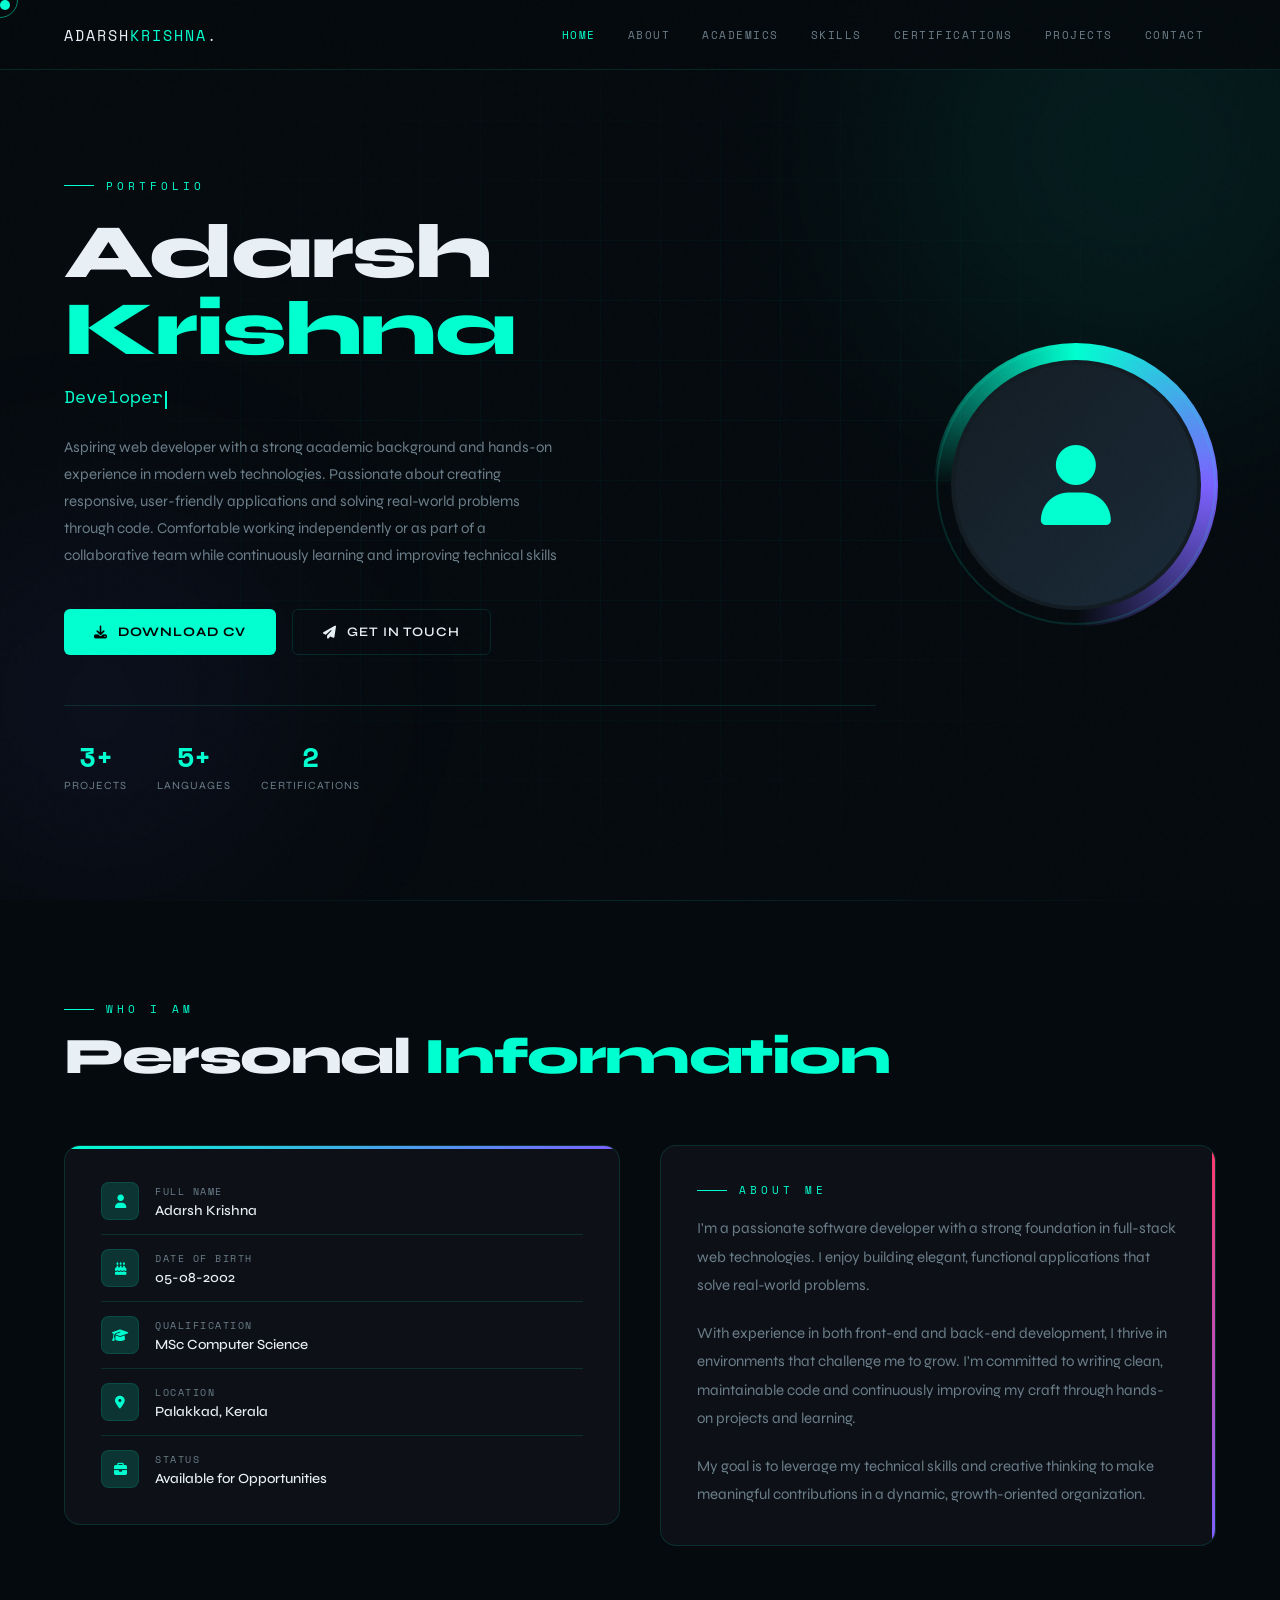
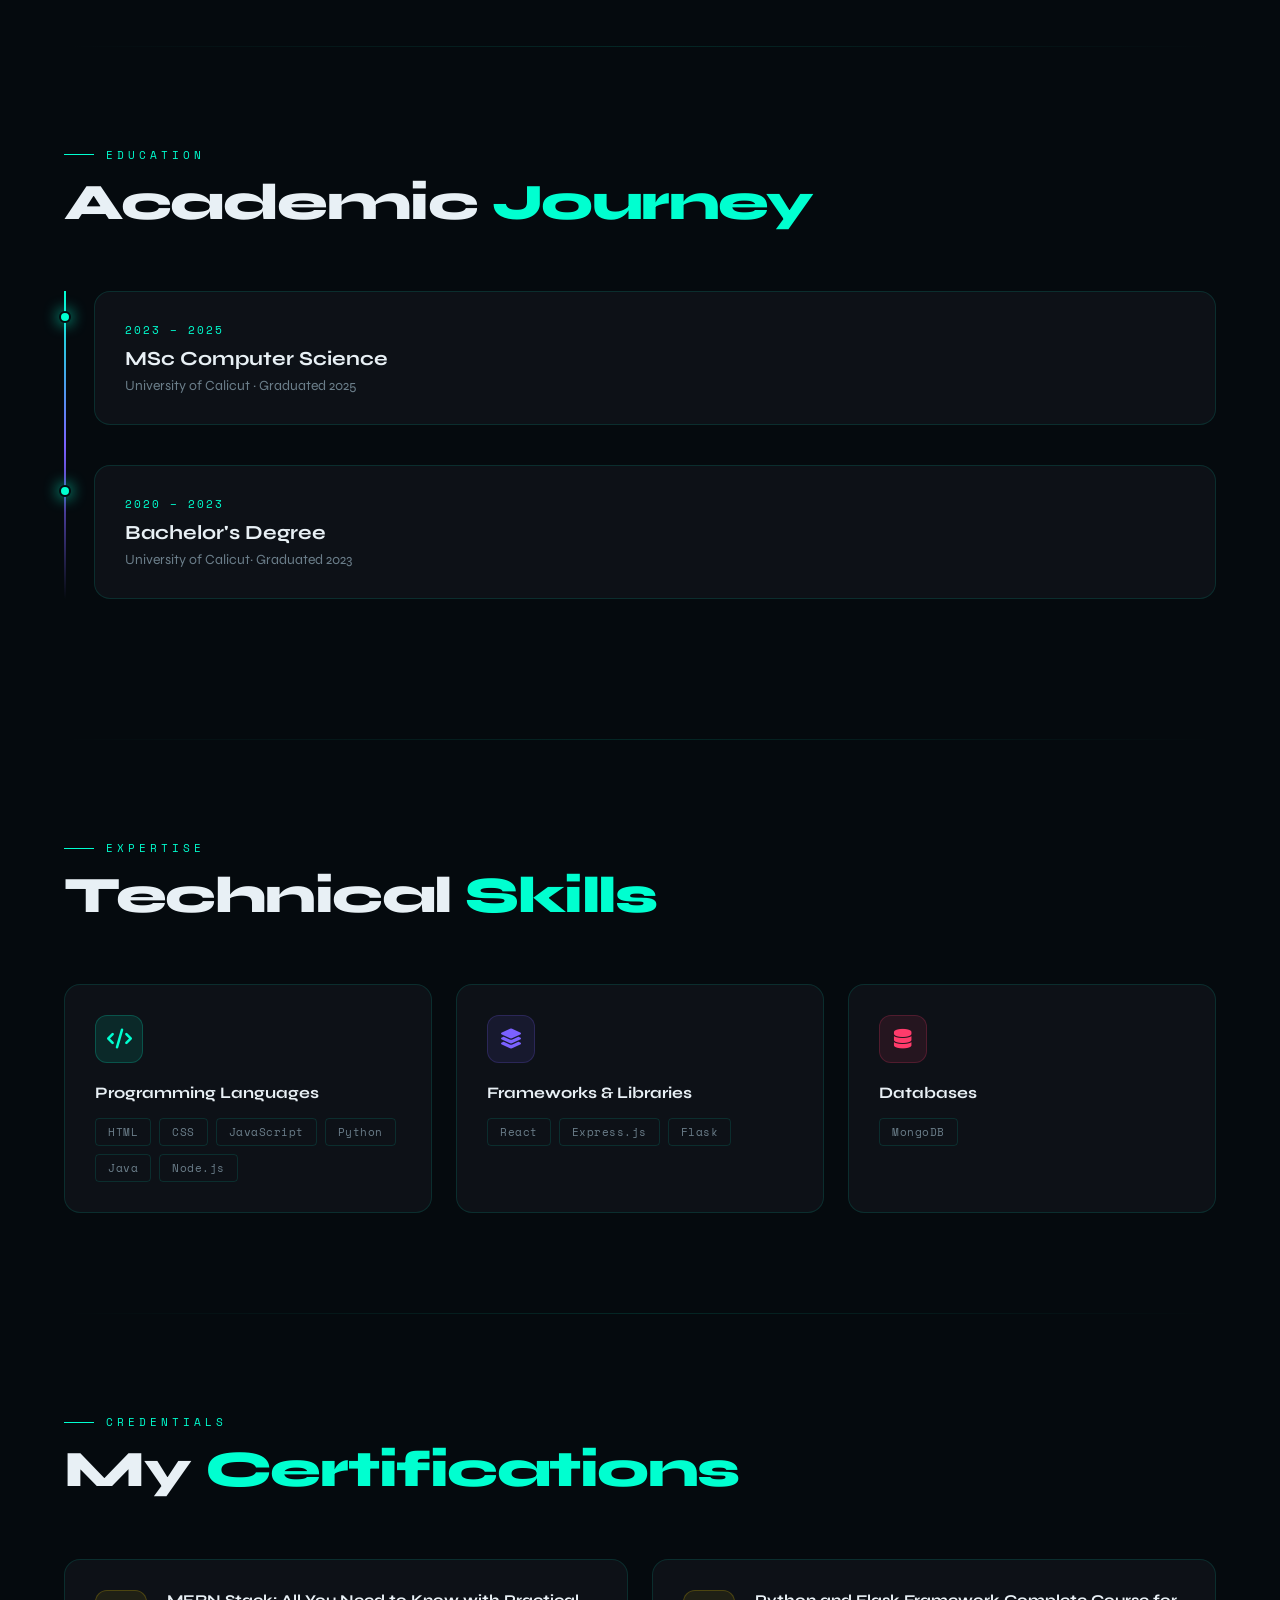
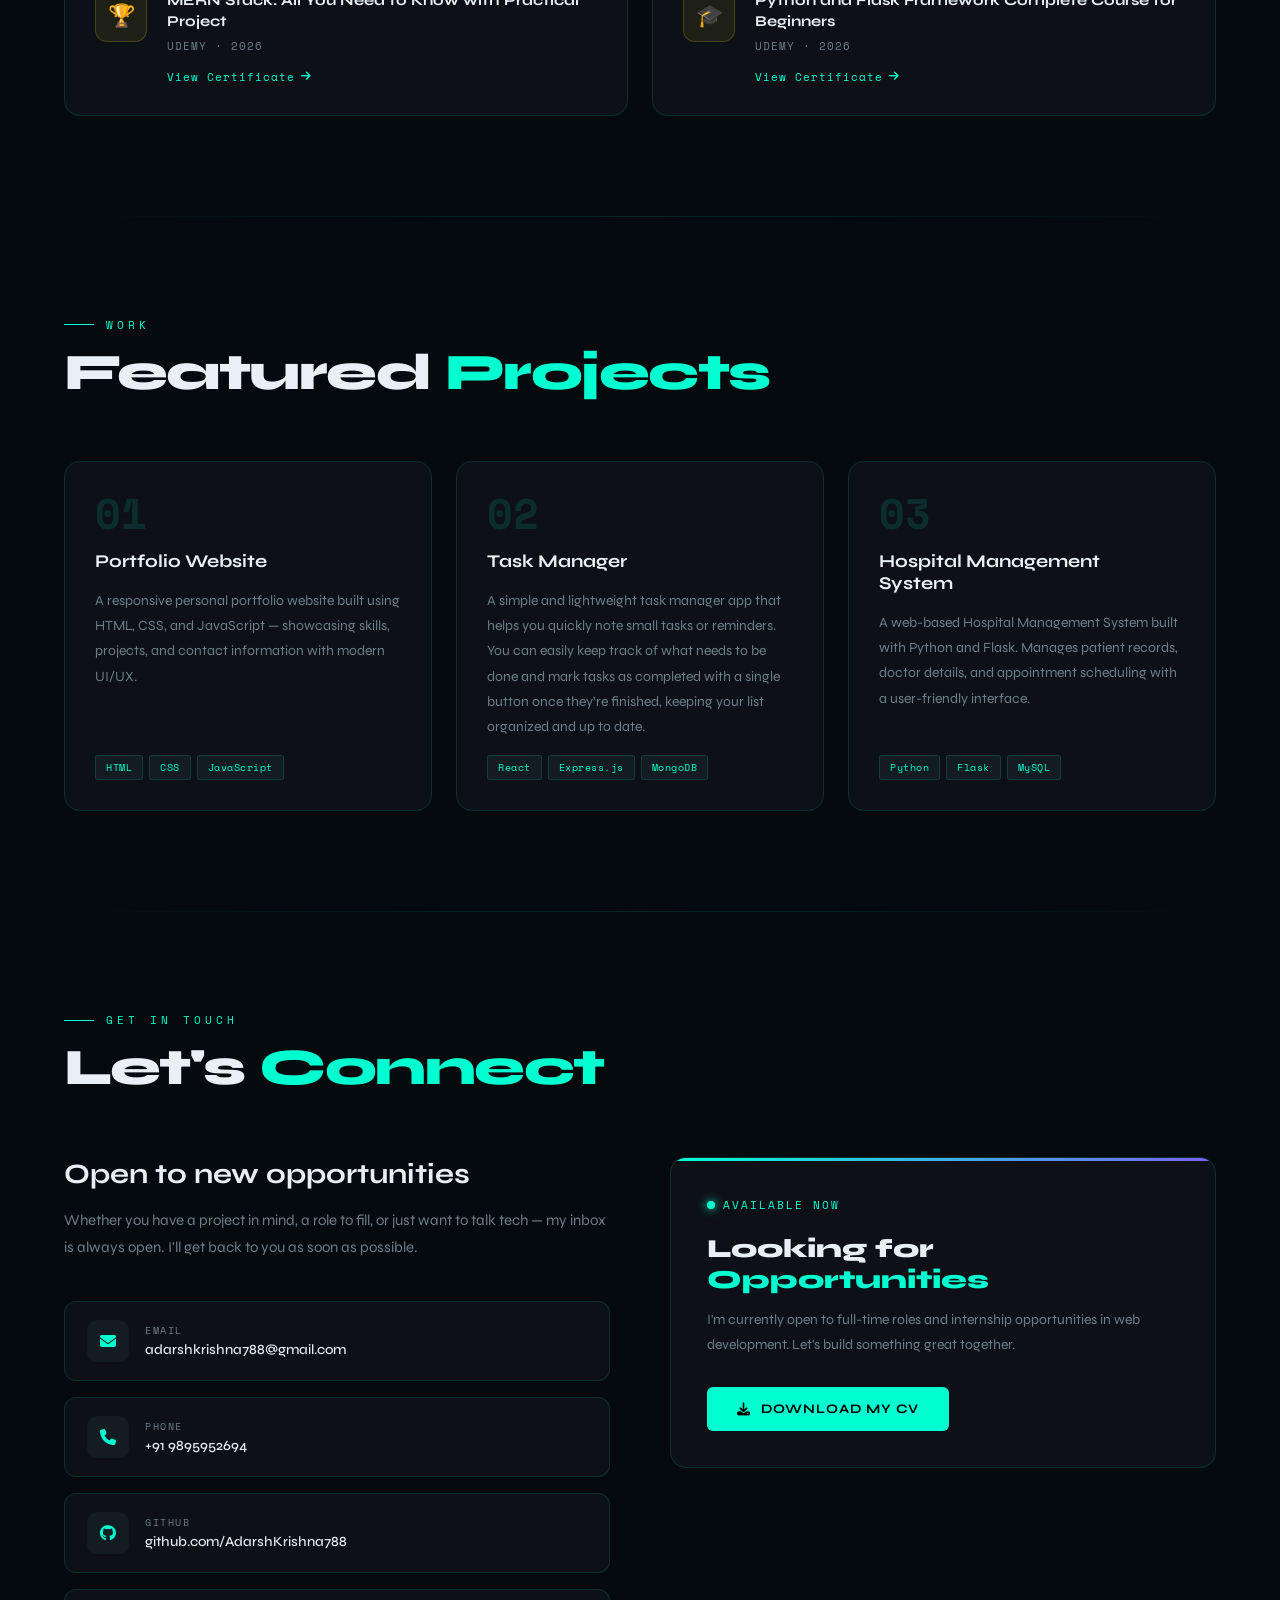
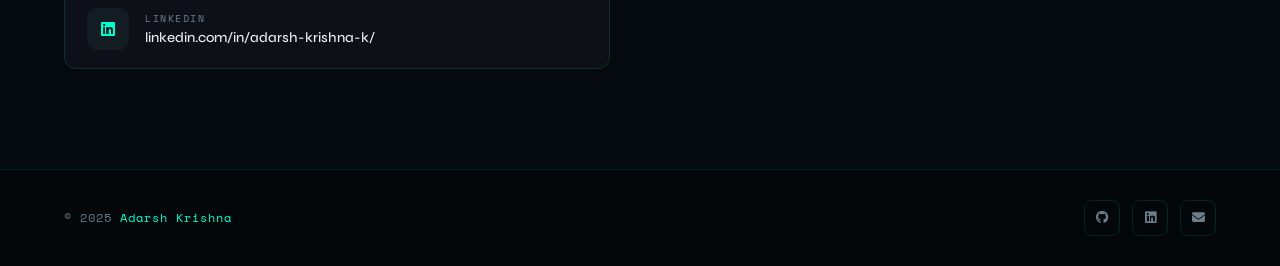
==== index.html @ e98783bc "Update index.html" ====
<!DOCTYPE html>
<html lang="en">
<head>
<meta charset="UTF-8"/>
<meta name="viewport" content="width=device-width, initial-scale=1.0"/>
<title>Adarsh Krishna </title>
<link rel="preconnect" href="https://fonts.googleapis.com">
<link rel="preconnect" href="https://fonts.gstatic.com" crossorigin>
<link href="https://fonts.googleapis.com/css2?family=Space+Mono:ital,wght@0,400;0,700;1,400&family=Syne:wght@400;500;600;700;800&display=swap" rel="stylesheet">
<link href="https://cdnjs.cloudflare.com/ajax/libs/font-awesome/6.5.0/css/all.min.css" rel="stylesheet">
<link rel="stylesheet" href="assets/CSS/style.css">
</head>
<body>

<div class="cursor" id="cursor"></div>
<div class="cursor-ring" id="cursor-ring"></div>

<!-- HEADER -->
<header>
  <div class="logo"><span>Adarsh</span>Krishna<span>.</span></div>
  <nav>
    <a href="#home">Home</a>
    <a href="#about">About</a>
    <a href="#academics">Academics</a>
    <a href="#skills">Skills</a>
    <a href="#certifications">certifications</a>
    <a href="#projects">Projects</a>
    <a href="#contact">Contact</a>
  </nav>
  <div class="hamburger" id="hamburger">
    <span></span><span></span><span></span>
  </div>
</header>

<div class="mobile-nav" id="mobile-nav">
  <a href="#home" onclick="closeMenu()">Home</a>
  <a href="#about" onclick="closeMenu()">About</a>
  <a href="#academics" onclick="closeMenu()">Academics</a>
  <a href="#skills" onclick="closeMenu()">Skills</a>
  <a href="#certifications" onclick="closeMenu()">Certifications</a>
  <a href="#projects" onclick="closeMenu()">Projects</a>
  <a href="#contact" onclick="closeMenu()">Contact</a>
</div>

<!-- HERO -->
<section id="home">
  <div class="hero-grid"></div>
  <div class="hero-orb orb1"></div>
  <div class="hero-orb orb2"></div>

  <div class="hero-inner">
    <div class="hero-content">
      <div class="hero-label">Portfolio</div>
      <h1 class="hero-name">Adarsh<br><span class="highlight">Krishna</span></h1>
      <div class="hero-role">
        <span class="typed-text" id="typed"></span><span class="cursor-blink"></span>
      </div>
      <p class="hero-bio">
        Aspiring web developer with a strong academic background and hands-on experience in modern web technologies. Passionate about creating responsive, user-friendly applications and solving real-world problems through code. Comfortable working independently or as part of a collaborative team while continuously learning and improving technical skills
      </p>
      <div class="hero-cta">
        <a href="https://drive.google.com/file/d/1wt3pyf-lfOXISml_1Qmmlzu9AWf6OiPz/view?usp=sharing" download class="btn-primary">
          <i class="fa-solid fa-download"></i> Download CV
        </a>
        <a href="#contact" class="btn-secondary">
          <i class="fa-solid fa-paper-plane"></i> Get in Touch
        </a>
      </div>
      <div class="hero-stats">
        <div class="stat">
          <div class="stat-num">3+</div>
          <div class="stat-label">Projects</div>
        </div>
        <div class="stat">
          <div class="stat-num">5+</div>
          <div class="stat-label">Languages</div>
        </div>
        <div class="stat">
          <div class="stat-num">2</div>
          <div class="stat-label">Certifications</div>
        </div>
      </div>
    </div>

    <div class="hero-photo-wrap">
      <div class="hero-photo-ring">
        <div class="hero-photo-placeholder">
          <i class="fa-solid fa-user"></i>
        </div>
      </div>
    </div>
  </div>
</section>

<div class="divider"></div>

<!-- ABOUT -->
<section id="about">
  <div class="section-label">Who I Am</div>
  <h2 class="section-title">Personal <em>Information</em></h2>

  <div class="about-grid">
    <div class="info-card reveal">
      <div class="info-row">
        <div class="info-icon"><i class="fa-solid fa-user"></i></div>
        <div>
          <div class="info-label">Full Name</div>
          <div class="info-value">Adarsh Krishna</div>
        </div>
      </div>
      <div class="info-row">
        <div class="info-icon"><i class="fa-solid fa-cake-candles"></i></div>
        <div>
          <div class="info-label">Date of Birth</div>
          <div class="info-value">05-08-2002</div>
        </div>
      </div>
      <div class="info-row">
        <div class="info-icon"><i class="fa-solid fa-graduation-cap"></i></div>
        <div>
          <div class="info-label">Qualification</div>
          <div class="info-value">MSc Computer Science</div>
        </div>
      </div>
      <div class="info-row">
        <div class="info-icon"><i class="fa-solid fa-location-dot"></i></div>
        <div>
          <div class="info-label">Location</div>
          <div class="info-value">Palakkad, Kerala</div>
        </div>
      </div>
      <div class="info-row">
        <div class="info-icon"><i class="fa-solid fa-briefcase"></i></div>
        <div>
          <div class="info-label">Status</div>
          <div class="info-value">Available for Opportunities</div>
        </div>
      </div>
    </div>

    <div class="bio-card reveal reveal-delay-1">
      <div class="section-label" style="margin-bottom:16px;">About Me</div>
      <p>
        I'm a passionate software developer with a strong foundation in full-stack web technologies.
        I enjoy building elegant, functional applications that solve real-world problems.
      </p>
      <br>
      <p>
        With experience in both front-end and back-end development, I thrive in environments that
        challenge me to grow. I'm committed to writing clean, maintainable code and continuously
        improving my craft through hands-on projects and learning.
      </p>
      <br>
      <p>
        My goal is to leverage my technical skills and creative thinking to make meaningful contributions
        in a dynamic, growth-oriented organization.
      </p>
    </div>
  </div>
</section>

<div class="divider"></div>

<!-- ACADEMICS -->
<section id="academics">
  <div class="section-label">Education</div>
  <h2 class="section-title">Academic <em>Journey</em></h2>

  <div class="timeline">
    <div class="timeline-item reveal">
      <div class="timeline-card">
        <div class="timeline-year">2023 – 2025</div>
        <div class="timeline-degree">MSc Computer Science</div>
        <div class="timeline-school">University of Calicut · Graduated 2025</div>
      </div>
    </div>

    <div class="timeline-item reveal reveal-delay-1">
      <div class="timeline-card">
        <div class="timeline-year">2020 – 2023</div>
        <div class="timeline-degree">Bachelor's Degree</div>
        <div class="timeline-school"> University of Calicut· Graduated 2023</div>
      </div>
    </div>
  </div>
</section>

<div class="divider"></div>

<!-- SKILLS -->
<section id="skills">
  <div class="section-label">Expertise</div>
  <h2 class="section-title">Technical <em>Skills</em></h2>

  <div class="skills-grid">
    <div class="skill-card reveal">
      <div class="skill-icon cyan"><i class="fa-solid fa-code"></i></div>
      <div class="skill-name">Programming Languages</div>
      <div class="tags">
        <span class="tag">HTML</span>
        <span class="tag">CSS</span>
        <span class="tag">JavaScript</span>
        <span class="tag">Python</span>
        <span class="tag">Java</span>
        <span class="tag">Node.js</span>
      </div>
    </div>

    <div class="skill-card reveal reveal-delay-1">
      <div class="skill-icon purple"><i class="fa-solid fa-layer-group"></i></div>
      <div class="skill-name">Frameworks & Libraries</div>
      <div class="tags">
        <span class="tag">React</span>
        <span class="tag">Express.js</span>
        <span class="tag">Flask</span>
      </div>
    </div>

    <div class="skill-card reveal reveal-delay-2">
      <div class="skill-icon red"><i class="fa-solid fa-database"></i></div>
      <div class="skill-name">Databases</div>
      <div class="tags">
        
        <span class="tag">MongoDB</span>
      </div>
    </div>
  </div>
</section>

<div class="divider"></div>

<!-- CERTIFICATIONS -->
<section id="certifications">
  <div class="section-label">Credentials</div>
  <h2 class="section-title">My <em>Certifications</em></h2>

  <div class="cert-grid">
    <div class="cert-card reveal">
      <div class="cert-badge">🏆</div>
      <div class="cert-body">
        <div class="cert-title">MERN Stack: All You Need to Know with Practical Project</div>
        <div class="cert-issuer">Udemy · 2026</div>
        <a href="https://www.linkedin.com/posts/adarsh-krishna-k_fullstackdevelopment-nodejs-expressjs-share-7434459998048411649-fnZp?utm_source=social_share_send&utm_medium=member_desktop_web&rcm=ACoAAD55ulYBDt4Ot4sYkNrqrvPUE3Xy-QZgLKs" target="_blank" class="cert-link">
          View Certificate <i class="fa-solid fa-arrow-right"></i>
        </a>
      </div>
    </div>

    <div class="cert-card reveal reveal-delay-1">
      <div class="cert-badge">🎓</div>
      <div class="cert-body">
        <div class="cert-title">Python and Flask Framework Complete Course for Beginners</div>
        <div class="cert-issuer">Udemy · 2026</div>
        <a href="https://www.linkedin.com/posts/adarsh-krishna-k_python-flask-webdevelopment-share-7434459085565218816-DIoN?utm_source=social_share_send&utm_medium=member_desktop_web&rcm=ACoAAD55ulYBDt4Ot4sYkNrqrvPUE3Xy-QZgLKs" target="_blank" class="cert-link">
          View Certificate <i class="fa-solid fa-arrow-right"></i>
        </a>
      </div>
    </div>
  </div>
</section>

<div class="divider"></div>

<!-- PROJECTS -->
<section id="projects">
  <div class="section-label">Work</div>
  <h2 class="section-title">Featured <em>Projects</em></h2>

  <div class="projects-grid">
    <div class="project-card reveal">
      <div class="project-num">01</div>
      <div class="project-title">
        <a href="www.google.com" target="_blank">
          Portfolio Website
          <i class="fa-solid fa-arrow-up-right-from-square"></i>
        </a>
      </div>
      <p class="project-desc">
        A responsive personal portfolio website built using HTML, CSS, and JavaScript — showcasing skills, projects, and contact information with modern UI/UX.
      </p>
      <div class="project-stack">
        <span class="stack-tag">HTML</span>
        <span class="stack-tag">CSS</span>
        <span class="stack-tag">JavaScript</span>
      </div>
    </div>

    <div class="project-card reveal reveal-delay-1">
      <div class="project-num">02</div>
      <div class="project-title">
        <a href="https://github.com/AdarshKrishna788/Task-Manager">
          Task Manager
          <i class="fa-solid fa-arrow-up-right-from-square"></i>
        </a>
      </div>
      <p class="project-desc">
       
A simple and lightweight task manager app that helps you quickly note small tasks or reminders. You can easily keep track of what needs to be done and mark tasks as completed with a single button once they’re finished, keeping your list organized and up to date. 
      </p>
      <div class="project-stack">
        <span class="stack-tag">React</span>
        <span class="stack-tag">Express.js</span>
        <span class="stack-tag">MongoDB</span>
        
      </div>
    </div>

    <div class="project-card reveal reveal-delay-2">
      <div class="project-num">03</div>
      <div class="project-title">
        <a href="https://github.com/AdarshKrishna788/hospital-appoinment">
          Hospital Management System
          <i class="fa-solid fa-arrow-up-right-from-square"></i>
        </a>
      </div>
      <p class="project-desc">
        A web-based Hospital Management System built with Python and Flask. Manages patient records, doctor details, and appointment scheduling with a user-friendly interface.
      </p>
      <div class="project-stack">
        <span class="stack-tag">Python</span>
        <span class="stack-tag">Flask</span>
        <span class="stack-tag">MySQL</span>
      </div>
    </div>
  </div>
</section>

<div class="divider"></div>

<!-- CONTACT -->
<section id="contact">
  <div class="section-label">Get In Touch</div>
  <h2 class="section-title">Let's <em>Connect</em></h2>

  <div class="contact-grid">
    <div class="contact-text">
      <h3>Open to new opportunities</h3>
      <p>
        Whether you have a project in mind, a role to fill, or just want to talk tech —
        my inbox is always open. I'll get back to you as soon as possible.
      </p>

      <div class="contact-links">
        <a href="mailto:adarshkrishna788@gmail.com" class="contact-link-item reveal">
          <div class="contact-link-icon"><i class="fa-solid fa-envelope"></i></div>
          <div>
            <div class="contact-link-label">Email</div>
            <div class="contact-link-value">adarshkrishna788@gmail.com</div>
          </div>
        </a>

        <a href="tel:+919895952694" class="contact-link-item reveal reveal-delay-1">
          <div class="contact-link-icon"><i class="fa-solid fa-phone"></i></div>
          <div>
            <div class="contact-link-label">Phone</div>
            <div class="contact-link-value">+91 9895952694</div>
          </div>
        </a>

        <a href="https://github.com/AdarshKrishna788" target="_blank" class="contact-link-item reveal reveal-delay-2">
          <div class="contact-link-icon"><i class="fa-brands fa-github"></i></div>
          <div>
            <div class="contact-link-label">GitHub</div>
            <div class="contact-link-value">github.com/AdarshKrishna788</div>
          </div>
        </a>

        <a href="https://www.linkedin.com/in/adarsh-krishna-k/" target="_blank" class="contact-link-item reveal reveal-delay-3">
          <div class="contact-link-icon"><i class="fa-brands fa-linkedin"></i></div>
          <div>
            <div class="contact-link-label">LinkedIn</div>
            <div class="contact-link-value">linkedin.com/in/adarsh-krishna-k/</div>
          </div>
        </a>
      </div>
    </div>

    <div class="availability-card reveal reveal-delay-1">
      <div class="avail-dot">Available Now</div>
      <div class="avail-title">Looking for<br><em>Opportunities</em></div>
      <p class="avail-text">
        I'm currently open to full-time roles and internship opportunities in web development.
        Let's build something great together.
      </p>
      <a href="https://drive.google.com/file/d/1wt3pyf-lfOXISml_1Qmmlzu9AWf6OiPz/view?usp=sharing" download class="btn-primary" style="width:fit-content">
        <i class="fa-solid fa-download"></i> Download My CV
      </a>
    </div>
  </div>
</section>

<!-- FOOTER -->
<footer>
  <div class="footer-text">© 2025 <span>Adarsh Krishna</span></div>
  <div class="footer-socials">
    <a href="https://github.com/AdarshKrishna788" target="_blank" class="footer-social"><i class="fa-brands fa-github"></i></a>
    <a href="https://www.linkedin.com/in/adarsh-krishna-k/" target="_blank" class="footer-social"><i class="fa-brands fa-linkedin"></i></a>
    <a href="mailto:adarshkrishna@gmail.com" class="footer-social"><i class="fa-solid fa-envelope"></i></a>
  </div>
</footer>

<script src="assets/JS/main.js"></script>
</body>
</html>
---- assets/CSS/style.css ----
:root {
  --bg: #050a0e;
  --surface: #0d1117;
  --surface2: #131c23;
  --accent: #00ffd0;
  --accent2: #ff3b6b;
  --accent3: #7b61ff;
  --text: #e8f0f5;
  --muted: #6b7e8a;
  --border: rgba(0,255,208,0.12);
  --glow: rgba(0,255,208,0.15);
}

*, *::before, *::after { margin:0; padding:0; box-sizing:border-box; }

html { scroll-behavior: smooth; }

body {
  background: var(--bg);
  color: var(--text);
  font-family: 'Syne', sans-serif;
  overflow-x: hidden;
  cursor: none;
}

/* CUSTOM CURSOR */
.cursor {
  width: 10px; height: 10px;
  background: var(--accent);
  border-radius: 50%;
  position: fixed;
  top: 0; left: 0;
  pointer-events: none;
  z-index: 99999;
  transition: transform 0.1s ease;
  mix-blend-mode: screen;
}
.cursor-ring {
  width: 36px; height: 36px;
  border: 1.5px solid rgba(0,255,208,0.5);
  border-radius: 50%;
  position: fixed;
  top: 0; left: 0;
  pointer-events: none;
  z-index: 99998;
  transition: all 0.12s ease;
  mix-blend-mode: screen;
}

/* NOISE OVERLAY */
body::before {
  content: '';
  position: fixed;
  inset: 0;
  background-image: url("data:image/svg+xml,%3Csvg viewBox='0 0 256 256' xmlns='http://www.w3.org/2000/svg'%3E%3Cfilter id='noise'%3E%3CfeTurbulence type='fractalNoise' baseFrequency='0.9' numOctaves='4' stitchTiles='stitch'/%3E%3C/filter%3E%3Crect width='100%25' height='100%25' filter='url(%23noise)' opacity='0.04'/%3E%3C/svg%3E");
  pointer-events: none;
  z-index: 9998;
  opacity: 0.4;
}

/* SCROLLBAR */
::-webkit-scrollbar { width: 4px; }
::-webkit-scrollbar-track { background: var(--bg); }
::-webkit-scrollbar-thumb { background: var(--accent); border-radius: 2px; }

/* ── HEADER ── */
header {
  position: fixed;
  top: 0; width: 100%;
  z-index: 1000;
  padding: 0 5%;
  height: 70px;
  display: flex;
  align-items: center;
  justify-content: space-between;
  background: rgba(5,10,14,0.85);
  backdrop-filter: blur(20px);
  border-bottom: 1px solid var(--border);
}

.logo {
  font-family: 'Space Mono', monospace;
  font-size: 15px;
  color: var(--accent);
  letter-spacing: 2px;
  text-transform: uppercase;
}

.logo span {
  color: var(--text);
}

nav { display: flex; gap: 8px; align-items: center; }

nav a {
  font-family: 'Space Mono', monospace;
  font-size: 11px;
  letter-spacing: 1.5px;
  text-transform: uppercase;
  color: var(--muted);
  text-decoration: none;
  padding: 6px 12px;
  border-radius: 4px;
  transition: all 0.3s;
  position: relative;
}

nav a:hover {
  color: var(--accent);
  background: var(--glow);
}

.hamburger {
  display: none;
  flex-direction: column;
  gap: 5px;
  cursor: pointer;
  padding: 5px;
}
.hamburger span {
  display: block;
  width: 22px; height: 2px;
  background: var(--text);
  transition: all 0.3s;
  border-radius: 2px;
}
.hamburger.open span:nth-child(1) { transform: translateY(7px) rotate(45deg); }
.hamburger.open span:nth-child(2) { opacity: 0; }
.hamburger.open span:nth-child(3) { transform: translateY(-7px) rotate(-45deg); }

.mobile-nav {
  display: none;
  position: fixed;
  top: 70px; left: 0; right: 0;
  background: rgba(5,10,14,0.97);
  backdrop-filter: blur(30px);
  border-bottom: 1px solid var(--border);
  flex-direction: column;
  padding: 20px 5%;
  gap: 5px;
  z-index: 999;
}
.mobile-nav.open { display: flex; }
.mobile-nav a {
  font-family: 'Space Mono', monospace;
  font-size: 13px;
  letter-spacing: 2px;
  text-transform: uppercase;
  color: var(--muted);
  text-decoration: none;
  padding: 12px 15px;
  border-radius: 6px;
  transition: all 0.3s;
  border: 1px solid transparent;
}
.mobile-nav a:hover {
  color: var(--accent);
  border-color: var(--border);
  background: var(--glow);
}

/* ── HERO ── */
#home {
  min-height: 100vh;
  display: flex;
  align-items: center;
  padding: 0 5%;
  padding-top: 70px;
  position: relative;
  overflow: hidden;
}

.hero-grid {
  position: absolute;
  inset: 0;
  background-image:
    linear-gradient(rgba(0,255,208,0.03) 1px, transparent 1px),
    linear-gradient(90deg, rgba(0,255,208,0.03) 1px, transparent 1px);
  background-size: 60px 60px;
  mask-image: radial-gradient(ellipse at 50% 50%, black 30%, transparent 80%);
}

.hero-orb {
  position: absolute;
  border-radius: 50%;
  filter: blur(120px);
  pointer-events: none;
}
.orb1 {
  width: 500px; height: 500px;
  background: rgba(0,255,208,0.08);
  top: -100px; right: -100px;
  animation: drift 8s ease-in-out infinite;
}
.orb2 {
  width: 300px; height: 300px;
  background: rgba(123,97,255,0.1);
  bottom: 50px; left: -50px;
  animation: drift 10s ease-in-out infinite reverse;
}

@keyframes drift {
  0%,100% { transform: translate(0,0) scale(1); }
  33% { transform: translate(30px,-20px) scale(1.05); }
  66% { transform: translate(-20px,15px) scale(0.95); }
}

.hero-inner {
  display: flex;
  align-items: center;
  justify-content: space-between;
  gap: 60px;
  width: 100%;
  max-width: 1200px;
  margin: 0 auto;
  position: relative;
  z-index: 2;
}

.hero-content { flex: 1; }

.hero-label {
  font-family: 'Space Mono', monospace;
  font-size: 11px;
  letter-spacing: 4px;
  text-transform: uppercase;
  color: var(--accent);
  margin-bottom: 20px;
  display: flex;
  align-items: center;
  gap: 12px;
}
.hero-label::before {
  content: '';
  width: 30px; height: 1px;
  background: var(--accent);
}

.hero-name {
  font-size: clamp(42px, 6vw, 82px);
  font-weight: 800;
  line-height: 1.0;
  letter-spacing: -2px;
  margin-bottom: 16px;
}

.hero-name .highlight {
  color: var(--accent);
  position: relative;
}

.hero-role {
  font-family: 'Space Mono', monospace;
  font-size: clamp(14px, 2vw, 18px);
  color: var(--muted);
  margin-bottom: 25px;
  min-height: 26px;
}

.typed-text { color: var(--accent); }
.cursor-blink {
  display: inline-block;
  width: 2px; height: 1em;
  background: var(--accent);
  margin-left: 2px;
  vertical-align: text-bottom;
  animation: blink 1s step-end infinite;
}
@keyframes blink { 0%,100% { opacity: 1; } 50% { opacity: 0; } }

.hero-bio {
  max-width: 500px;
  color: var(--muted);
  font-size: 15px;
  line-height: 1.8;
  margin-bottom: 40px;
}

.hero-cta {
  display: flex;
  gap: 16px;
  flex-wrap: wrap;
}

.btn-primary {
  display: inline-flex;
  align-items: center;
  gap: 10px;
  padding: 14px 30px;
  background: var(--accent);
  color: #000;
  border-radius: 6px;
  font-weight: 700;
  font-size: 13px;
  letter-spacing: 1px;
  text-decoration: none;
  text-transform: uppercase;
  transition: all 0.3s;
  position: relative;
  overflow: hidden;
}
.btn-primary::after {
  content: '';
  position: absolute;
  inset: 0;
  background: rgba(255,255,255,0.2);
  transform: scaleX(0);
  transform-origin: left;
  transition: transform 0.3s ease;
}
.btn-primary:hover::after { transform: scaleX(1); }
.btn-primary:hover { transform: translateY(-2px); box-shadow: 0 15px 40px rgba(0,255,208,0.35); }

.btn-secondary {
  display: inline-flex;
  align-items: center;
  gap: 10px;
  padding: 14px 30px;
  border: 1px solid var(--border);
  color: var(--text);
  border-radius: 6px;
  font-weight: 600;
  font-size: 13px;
  letter-spacing: 1px;
  text-decoration: none;
  text-transform: uppercase;
  transition: all 0.3s;
  background: transparent;
}
.btn-secondary:hover {
  border-color: var(--accent);
  color: var(--accent);
  background: var(--glow);
  transform: translateY(-2px);
}

/* HERO PHOTO */
.hero-photo-wrap {
  position: relative;
  flex-shrink: 0;
}

.hero-photo-ring {
  width: 280px; height: 280px;
  border-radius: 50%;
  border: 2px solid var(--border);
  display: flex;
  align-items: center;
  justify-content: center;
  position: relative;
  animation: spin-slow 20s linear infinite;
}

@keyframes spin-slow {
  from { transform: rotate(0deg); }
  to { transform: rotate(360deg); }
}

.hero-photo-ring::before {
  content: '';
  position: absolute;
  inset: -4px;
  border-radius: 50%;
  background: conic-gradient(var(--accent), var(--accent3), transparent, transparent, var(--accent));
  z-index: -1;
  animation: spin-slow 6s linear infinite;
}

.hero-photo {
  width: 250px; height: 250px;
  border-radius: 50%;
  object-fit: cover;
  border: 4px solid var(--surface2);
  animation: spin-slow 20s linear infinite reverse;
  background: var(--surface2);
  display: flex;
  align-items: center;
  justify-content: center;
  overflow: hidden;
}

.hero-photo-placeholder {
  width: 250px; height: 250px;
  border-radius: 50%;
  background: linear-gradient(135deg, var(--surface2), #1a2a38);
  border: 4px solid var(--surface2);
  display: flex;
  align-items: center;
  justify-content: center;
  font-size: 80px;
  color: var(--accent);
  animation: spin-slow 20s linear infinite reverse;
}

.hero-stats {
  display: flex;
  gap: 30px;
  margin-top: 50px;
  padding-top: 30px;
  border-top: 1px solid var(--border);
}
.stat {
  text-align: center;
}
.stat-num {
  font-size: 28px;
  font-weight: 800;
  color: var(--accent);
  font-family: 'Space Mono', monospace;
}
.stat-label {
  font-size: 11px;
  color: var(--muted);
  letter-spacing: 1px;
  text-transform: uppercase;
  margin-top: 2px;
}

/* ── SECTION BASE ── */
section {
  padding: 100px 5%;
  max-width: 1300px;
  margin: 0 auto;
}

section.full-w {
  max-width: none;
  padding: 100px 0;
}

.section-label {
  font-family: 'Space Mono', monospace;
  font-size: 11px;
  letter-spacing: 4px;
  color: var(--accent);
  text-transform: uppercase;
  margin-bottom: 12px;
  display: flex;
  align-items: center;
  gap: 12px;
}
.section-label::before {
  content: '';
  width: 30px; height: 1px;
  background: var(--accent);
}

.section-title {
  font-size: clamp(32px, 4vw, 52px);
  font-weight: 800;
  letter-spacing: -1.5px;
  margin-bottom: 60px;
  line-height: 1.1;
}

.section-title em {
  color: var(--accent);
  font-style: normal;
}

/* ── ABOUT ── */
.about-grid {
  display: grid;
  grid-template-columns: 1fr 1fr;
  gap: 40px;
  align-items: start;
}

.info-card {
  background: var(--surface);
  border: 1px solid var(--border);
  border-radius: 16px;
  padding: 36px;
  position: relative;
  overflow: hidden;
  transition: all 0.4s ease;
}

.info-card::before {
  content: '';
  position: absolute;
  top: 0; left: 0;
  width: 100%; height: 3px;
  background: linear-gradient(90deg, var(--accent), var(--accent3));
}

.info-card:hover {
  border-color: rgba(0,255,208,0.3);
  transform: translateY(-5px);
  box-shadow: 0 25px 60px rgba(0,0,0,0.5), 0 0 0 1px rgba(0,255,208,0.1);
}

.info-row {
  display: flex;
  align-items: center;
  gap: 16px;
  padding: 14px 0;
  border-bottom: 1px solid var(--border);
}
.info-row:last-child { border-bottom: none; padding-bottom: 0; }
.info-row:first-child { padding-top: 0; }

.info-icon {
  width: 38px; height: 38px;
  background: var(--glow);
  border: 1px solid var(--border);
  border-radius: 8px;
  display: flex;
  align-items: center;
  justify-content: center;
  color: var(--accent);
  font-size: 13px;
  flex-shrink: 0;
}

.info-label {
  font-family: 'Space Mono', monospace;
  font-size: 10px;
  letter-spacing: 1.5px;
  text-transform: uppercase;
  color: var(--muted);
  margin-bottom: 3px;
}
.info-value {
  font-size: 14px;
  color: var(--text);
  font-weight: 500;
}

.bio-card {
  background: var(--surface);
  border: 1px solid var(--border);
  border-radius: 16px;
  padding: 36px;
  transition: all 0.4s ease;
  position: relative;
  overflow: hidden;
}
.bio-card::before {
  content: '';
  position: absolute;
  top: 0; right: 0;
  width: 3px; height: 100%;
  background: linear-gradient(180deg, var(--accent2), var(--accent3));
}
.bio-card:hover {
  border-color: rgba(0,255,208,0.3);
  transform: translateY(-5px);
  box-shadow: 0 25px 60px rgba(0,0,0,0.5);
}
.bio-card p {
  color: var(--muted);
  line-height: 1.9;
  font-size: 15px;
}

/* ── ACADEMICS ── */
.timeline {
  position: relative;
  padding-left: 30px;
}
.timeline::before {
  content: '';
  position: absolute;
  left: 0; top: 0; bottom: 0;
  width: 2px;
  background: linear-gradient(180deg, var(--accent), var(--accent3), transparent);
}

.timeline-item {
  position: relative;
  margin-bottom: 40px;
}
.timeline-item::before {
  content: '';
  position: absolute;
  left: -35px; top: 20px;
  width: 12px; height: 12px;
  border-radius: 50%;
  background: var(--accent);
  box-shadow: 0 0 15px var(--accent);
  border: 2px solid var(--bg);
}

.timeline-card {
  background: var(--surface);
  border: 1px solid var(--border);
  border-radius: 16px;
  padding: 30px;
  transition: all 0.4s ease;
  position: relative;
  overflow: hidden;
}
.timeline-card::after {
  content: '';
  position: absolute;
  inset: 0;
  background: linear-gradient(135deg, rgba(0,255,208,0.03), transparent);
  opacity: 0;
  transition: opacity 0.3s;
}
.timeline-card:hover { border-color: rgba(0,255,208,0.3); transform: translateX(8px); }
.timeline-card:hover::after { opacity: 1; }

.timeline-year {
  font-family: 'Space Mono', monospace;
  font-size: 11px;
  letter-spacing: 2px;
  color: var(--accent);
  text-transform: uppercase;
  margin-bottom: 8px;
}
.timeline-degree {
  font-size: 20px;
  font-weight: 700;
  margin-bottom: 6px;
}
.timeline-school {
  color: var(--muted);
  font-size: 14px;
}

/* ── SKILLS ── */
.skills-grid {
  display: grid;
  grid-template-columns: repeat(3, 1fr);
  gap: 24px;
}

.skill-card {
  background: var(--surface);
  border: 1px solid var(--border);
  border-radius: 16px;
  padding: 30px;
  transition: all 0.4s ease;
  position: relative;
  overflow: hidden;
}

.skill-card::before {
  content: '';
  position: absolute;
  inset: 0;
  background: radial-gradient(circle at 80% 20%, rgba(0,255,208,0.06), transparent 60%);
  opacity: 0;
  transition: opacity 0.4s;
}
.skill-card:hover::before { opacity: 1; }
.skill-card:hover { border-color: rgba(0,255,208,0.25); transform: translateY(-6px); box-shadow: 0 20px 50px rgba(0,0,0,0.4); }

.skill-icon {
  width: 48px; height: 48px;
  border-radius: 12px;
  display: flex;
  align-items: center;
  justify-content: center;
  font-size: 20px;
  margin-bottom: 20px;
}
.skill-icon.cyan { background: rgba(0,255,208,0.1); color: var(--accent); border: 1px solid rgba(0,255,208,0.2); }
.skill-icon.purple { background: rgba(123,97,255,0.1); color: var(--accent3); border: 1px solid rgba(123,97,255,0.2); }
.skill-icon.red { background: rgba(255,59,107,0.1); color: var(--accent2); border: 1px solid rgba(255,59,107,0.2); }

.skill-name {
  font-size: 16px;
  font-weight: 700;
  margin-bottom: 16px;
}
.tags {
  display: flex;
  flex-wrap: wrap;
  gap: 8px;
}
.tag {
  font-family: 'Space Mono', monospace;
  font-size: 11px;
  padding: 5px 12px;
  border-radius: 4px;
  letter-spacing: 0.5px;
  border: 1px solid var(--border);
  color: var(--muted);
  transition: all 0.3s;
}
.skill-card:hover .tag {
  border-color: rgba(0,255,208,0.25);
  color: var(--text);
}

/* ── CERTIFICATIONS ── */
.cert-grid {
  display: grid;
  grid-template-columns: repeat(2, 1fr);
  gap: 24px;
}

.cert-card {
  background: var(--surface);
  border: 1px solid var(--border);
  border-radius: 16px;
  padding: 30px;
  transition: all 0.4s ease;
  display: flex;
  gap: 20px;
  align-items: flex-start;
  position: relative;
  overflow: hidden;
}
.cert-card::before {
  content: '';
  position: absolute;
  bottom: 0; left: 0; right: 0;
  height: 2px;
  background: linear-gradient(90deg, var(--accent), var(--accent3));
  transform: scaleX(0);
  transform-origin: left;
  transition: transform 0.4s ease;
}
.cert-card:hover::before { transform: scaleX(1); }
.cert-card:hover { border-color: rgba(0,255,208,0.3); transform: translateY(-5px); box-shadow: 0 20px 50px rgba(0,0,0,0.4); }

.cert-badge {
  width: 52px; height: 52px;
  border-radius: 12px;
  background: rgba(255,215,0,0.08);
  border: 1px solid rgba(255,215,0,0.2);
  display: flex;
  align-items: center;
  justify-content: center;
  font-size: 22px;
  flex-shrink: 0;
}

.cert-body { flex: 1; }
.cert-title {
  font-size: 15px;
  font-weight: 700;
  margin-bottom: 6px;
  line-height: 1.4;
}
.cert-issuer {
  font-family: 'Space Mono', monospace;
  font-size: 11px;
  color: var(--muted);
  letter-spacing: 1px;
  margin-bottom: 12px;
  text-transform: uppercase;
}
.cert-link {
  font-family: 'Space Mono', monospace;
  font-size: 11px;
  color: var(--accent);
  text-decoration: none;
  letter-spacing: 1px;
  display: inline-flex;
  align-items: center;
  gap: 6px;
  transition: gap 0.3s;
}
.cert-link:hover { gap: 10px; }

/* ── PROJECTS ── */
.projects-grid {
  display: grid;
  grid-template-columns: repeat(3, 1fr);
  gap: 24px;
}

.project-card {
  background: var(--surface);
  border: 1px solid var(--border);
  border-radius: 16px;
  padding: 30px;
  transition: all 0.4s ease;
  display: flex;
  flex-direction: column;
  gap: 16px;
  position: relative;
  overflow: hidden;
}

.project-card::after {
  content: '';
  position: absolute;
  top: 0; left: 0;
  width: 100%; height: 100%;
  background: linear-gradient(135deg, rgba(0,255,208,0.04), transparent);
  opacity: 0;
  transition: opacity 0.4s;
  pointer-events: none;
}
.project-card:hover::after { opacity: 1; }
.project-card:hover {
  border-color: rgba(0,255,208,0.3);
  transform: translateY(-8px);
  box-shadow: 0 25px 60px rgba(0,0,0,0.5);
}

.project-num {
  font-family: 'Space Mono', monospace;
  font-size: 42px;
  font-weight: 700;
  color: var(--border);
  line-height: 1;
  transition: color 0.4s;
}
.project-card:hover .project-num { color: rgba(0,255,208,0.12); }

.project-title {
  font-size: 18px;
  font-weight: 700;
}
.project-title a {
  color: var(--text);
  text-decoration: none;
  transition: color 0.3s;
  display: flex;
  align-items: center;
  gap: 8px;
}
.project-title a:hover { color: var(--accent); }
.project-title a .fa-arrow-up-right-from-square {
  font-size: 12px;
  opacity: 0;
  transform: translateX(-5px);
  transition: all 0.3s;
}
.project-card:hover .project-title a .fa-arrow-up-right-from-square {
  opacity: 1;
  transform: translateX(0);
}

.project-desc {
  color: var(--muted);
  font-size: 14px;
  line-height: 1.8;
  flex: 1;
}

.project-stack {
  display: flex;
  flex-wrap: wrap;
  gap: 6px;
  margin-top: auto;
}
.stack-tag {
  font-family: 'Space Mono', monospace;
  font-size: 10px;
  letter-spacing: 0.5px;
  padding: 4px 10px;
  border-radius: 3px;
  background: var(--surface2);
  color: var(--accent);
  border: 1px solid rgba(0,255,208,0.15);
}

/* ── CONTACT ── */
#contact {
  padding: 100px 5%;
  max-width: 1300px;
  margin: 0 auto;
}

.contact-grid {
  display: grid;
  grid-template-columns: 1fr 1fr;
  gap: 60px;
  align-items: start;
}

.contact-text h3 {
  font-size: 28px;
  font-weight: 700;
  margin-bottom: 16px;
}
.contact-text p {
  color: var(--muted);
  line-height: 1.8;
  font-size: 15px;
  margin-bottom: 40px;
}

.contact-links {
  display: flex;
  flex-direction: column;
  gap: 16px;
}

.contact-link-item {
  display: flex;
  align-items: center;
  gap: 16px;
  padding: 18px 22px;
  background: var(--surface);
  border: 1px solid var(--border);
  border-radius: 12px;
  text-decoration: none;
  color: var(--text);
  transition: all 0.3s;
  group: true;
}
.contact-link-item:hover {
  border-color: rgba(0,255,208,0.3);
  background: var(--glow);
  transform: translateX(8px);
}
.contact-link-icon {
  width: 42px; height: 42px;
  background: var(--surface2);
  border-radius: 10px;
  display: flex;
  align-items: center;
  justify-content: center;
  color: var(--accent);
  font-size: 16px;
  flex-shrink: 0;
  transition: all 0.3s;
}
.contact-link-item:hover .contact-link-icon {
  background: var(--accent);
  color: #000;
}
.contact-link-label {
  font-family: 'Space Mono', monospace;
  font-size: 10px;
  letter-spacing: 1.5px;
  text-transform: uppercase;
  color: var(--muted);
  margin-bottom: 3px;
}
.contact-link-value {
  font-size: 14px;
  font-weight: 500;
}

.availability-card {
  background: var(--surface);
  border: 1px solid var(--border);
  border-radius: 16px;
  padding: 36px;
  position: relative;
  overflow: hidden;
}
.availability-card::before {
  content: '';
  position: absolute;
  top: 0; left: 0; right: 0;
  height: 3px;
  background: linear-gradient(90deg, var(--accent), var(--accent3));
}

.avail-dot {
  display: inline-flex;
  align-items: center;
  gap: 8px;
  font-family: 'Space Mono', monospace;
  font-size: 11px;
  letter-spacing: 2px;
  color: var(--accent);
  text-transform: uppercase;
  margin-bottom: 20px;
}
.avail-dot::before {
  content: '';
  width: 8px; height: 8px;
  border-radius: 50%;
  background: var(--accent);
  box-shadow: 0 0 10px var(--accent);
  animation: pulse 2s ease-in-out infinite;
}
@keyframes pulse {
  0%,100% { opacity: 1; transform: scale(1); }
  50% { opacity: 0.6; transform: scale(1.3); }
}

.avail-title {
  font-size: 26px;
  font-weight: 800;
  margin-bottom: 12px;
  line-height: 1.2;
}
.avail-title em {
  color: var(--accent);
  font-style: normal;
}
.avail-text {
  color: var(--muted);
  font-size: 14px;
  line-height: 1.8;
  margin-bottom: 30px;
}

/* ── FOOTER ── */
footer {
  border-top: 1px solid var(--border);
  padding: 30px 5%;
  display: flex;
  align-items: center;
  justify-content: space-between;
  background: rgba(0,0,0,0.3);
}
.footer-text {
  font-family: 'Space Mono', monospace;
  font-size: 12px;
  color: var(--muted);
  letter-spacing: 1px;
}
.footer-text span { color: var(--accent); }
.footer-socials {
  display: flex;
  gap: 12px;
}
.footer-social {
  width: 36px; height: 36px;
  border: 1px solid var(--border);
  border-radius: 8px;
  display: flex;
  align-items: center;
  justify-content: center;
  color: var(--muted);
  text-decoration: none;
  font-size: 13px;
  transition: all 0.3s;
}
.footer-social:hover {
  border-color: var(--accent);
  color: var(--accent);
  background: var(--glow);
  transform: translateY(-3px);
}

/* ── SECTION DIVIDER ── */
.divider {
  width: 100%;
  height: 1px;
  background: linear-gradient(90deg, transparent, var(--border), transparent);
  margin: 0 5%;
  width: 90%;
}

/* ── REVEAL ANIMATION ── */
.reveal {
  opacity: 0;
  transform: translateY(40px);
  transition: opacity 0.8s ease, transform 0.8s ease;
}
.reveal.visible {
  opacity: 1;
  transform: translateY(0);
}
.reveal-delay-1 { transition-delay: 0.1s; }
.reveal-delay-2 { transition-delay: 0.2s; }
.reveal-delay-3 { transition-delay: 0.3s; }

/* ── RESPONSIVE ── */
@media (max-width: 1024px) {
  .skills-grid { grid-template-columns: repeat(2, 1fr); }
  .projects-grid { grid-template-columns: repeat(2, 1fr); }
  .about-grid { grid-template-columns: 1fr; }
  .contact-grid { grid-template-columns: 1fr; gap: 40px; }
  .cert-grid { grid-template-columns: 1fr; }
}

@media (max-width: 768px) {
  nav { display: none; }
  .hamburger { display: flex; }
  
  .hero-inner {
    flex-direction: column-reverse;
    gap: 40px;
    text-align: center;
    padding-top: 30px;
  }

  .hero-label { justify-content: center; }
  .hero-bio { margin: 0 auto 40px; }
  .hero-cta { justify-content: center; }
  .hero-stats { justify-content: center; }

  .hero-photo-ring { width: 200px; height: 200px; }
  .hero-photo, .hero-photo-placeholder { width: 175px; height: 175px; font-size: 60px; }

  .skills-grid { grid-template-columns: 1fr; }
  .projects-grid { grid-template-columns: 1fr; }

  footer { flex-direction: column; gap: 20px; text-align: center; }

  .section-title { letter-spacing: -0.5px; }
}

@media (max-width: 480px) {
  header { padding: 0 4%; }
  section { padding: 80px 4%; }
  .hero-stats { gap: 20px; }
  .cert-card { flex-direction: column; }
}
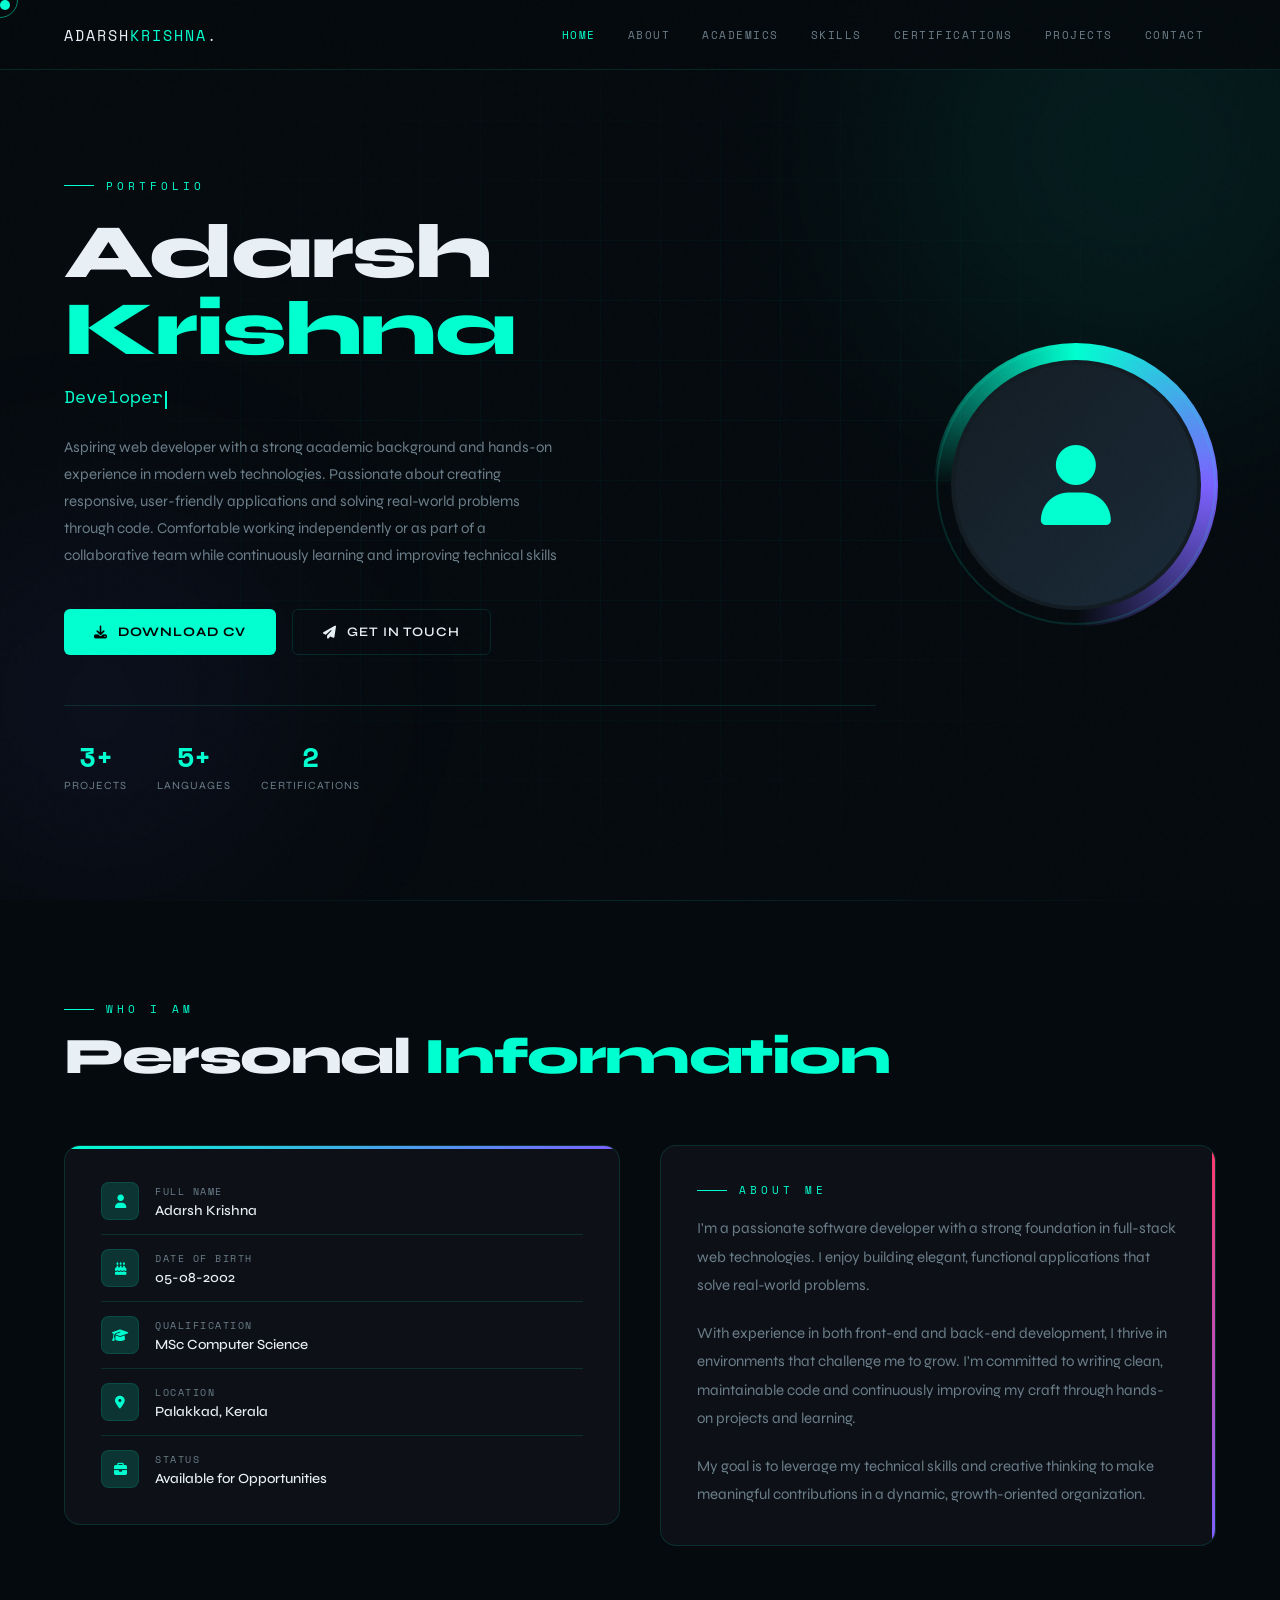
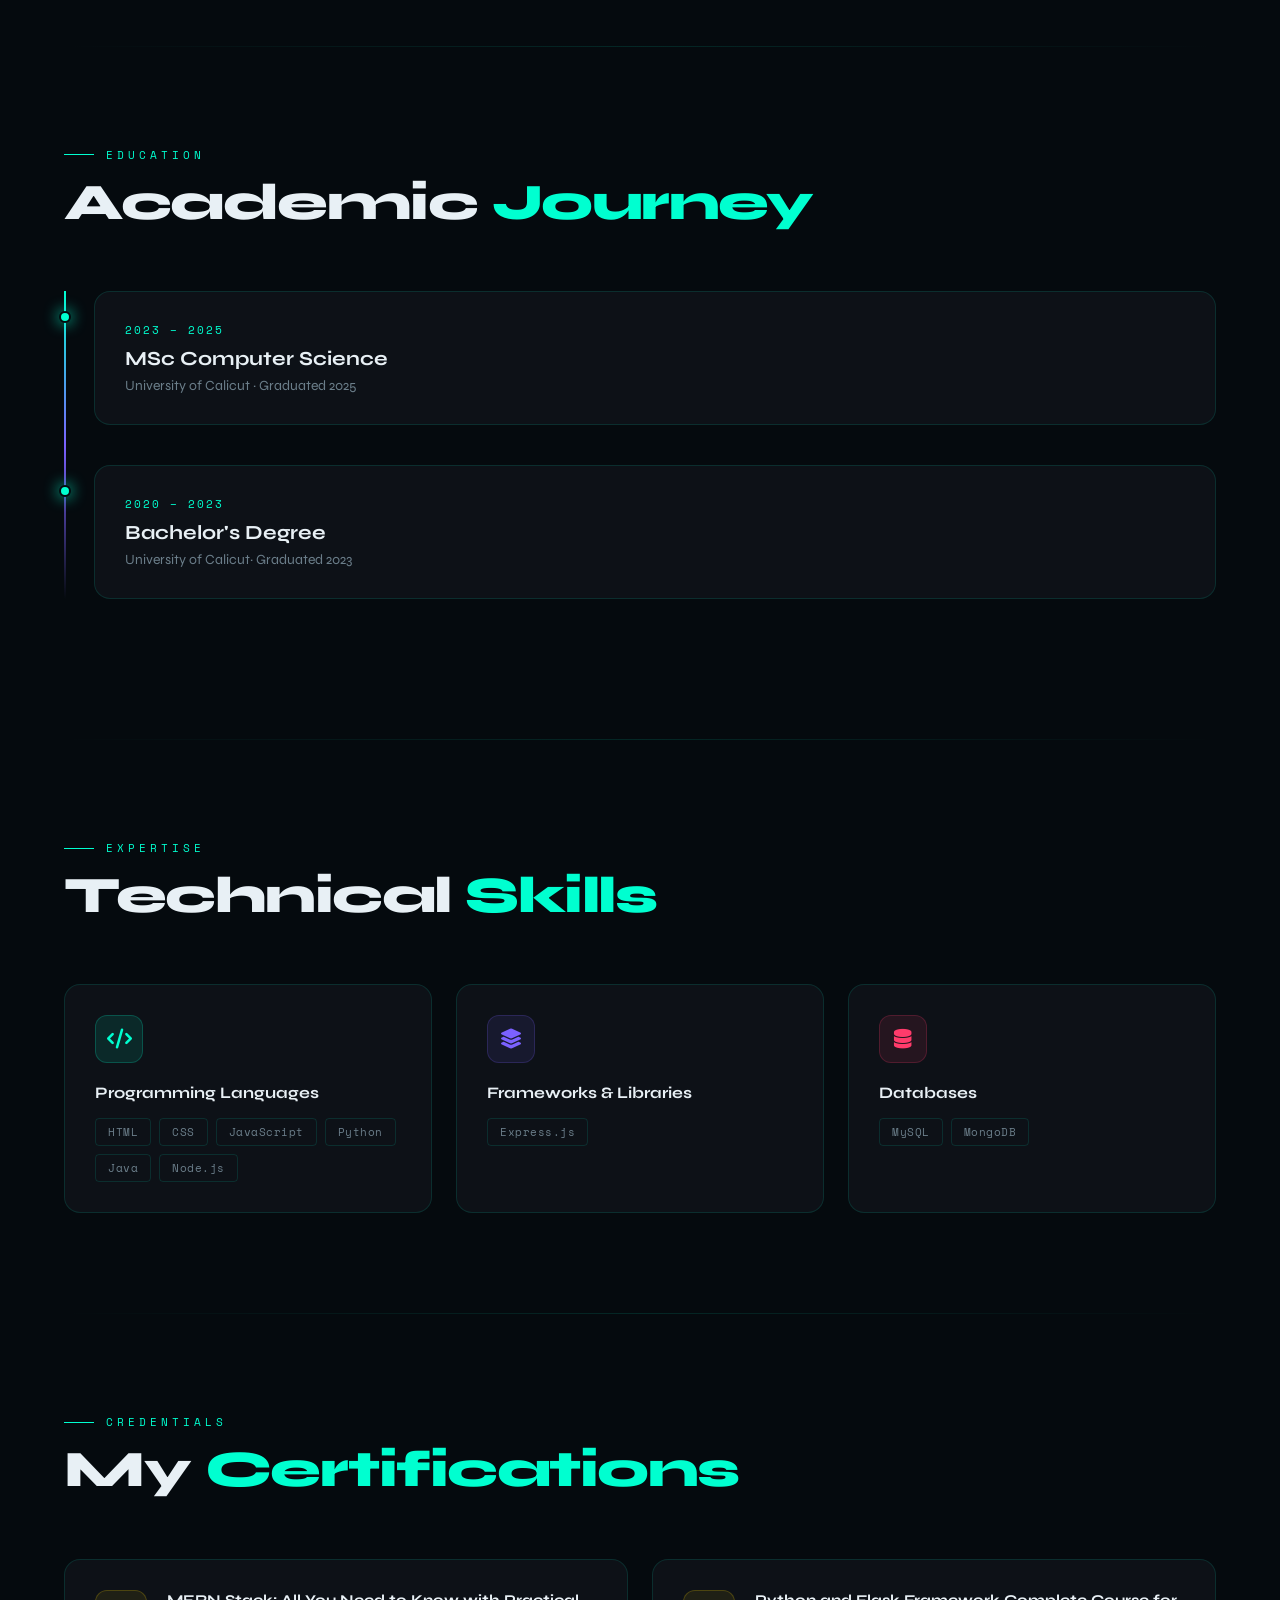
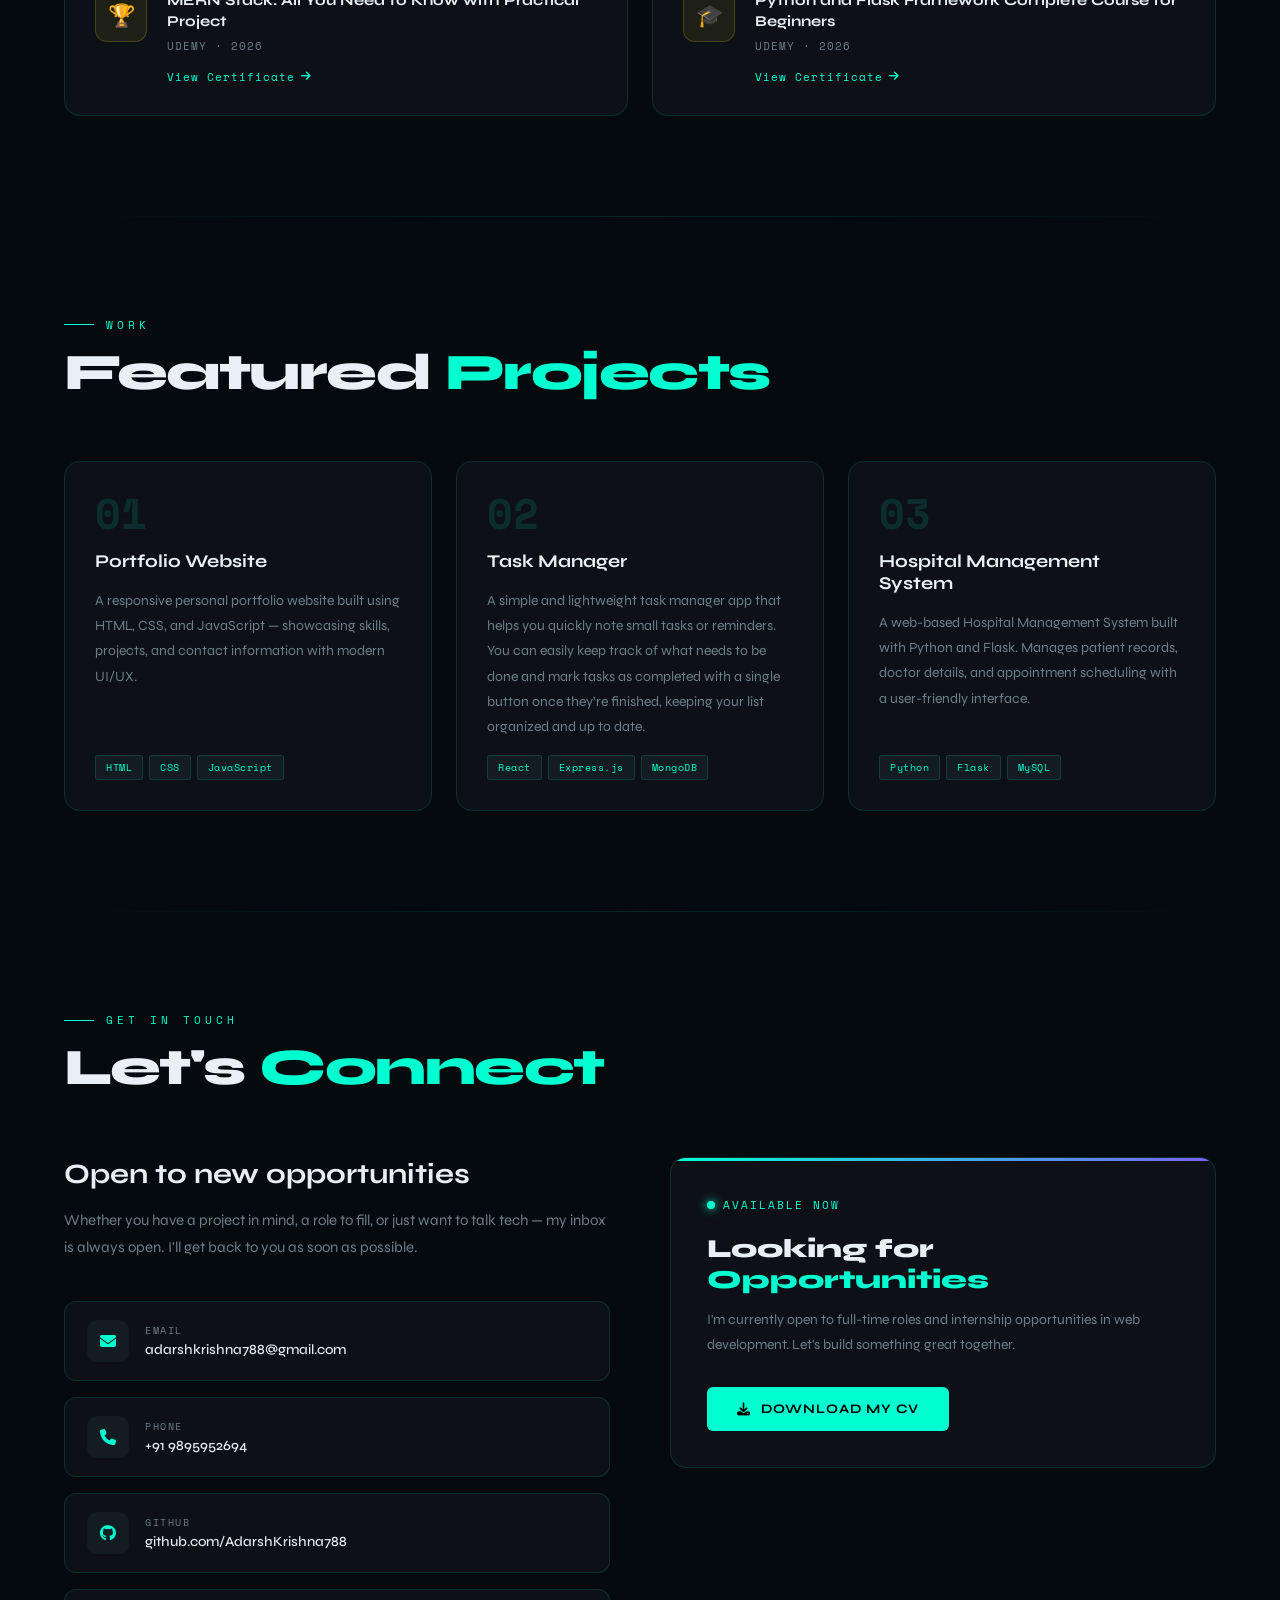
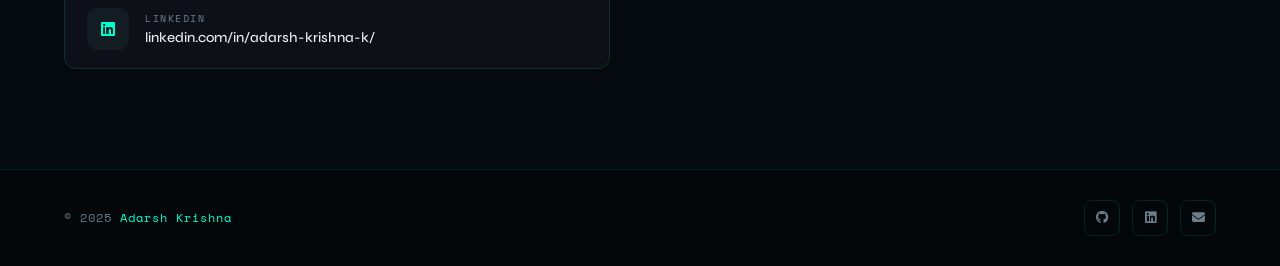
==== commit 2db7079d: "Add React and MySQL tags to skills section Added React and MySQL tags to the skill cards." ====
--- a/index.html
+++ b/index.html
@@ -59,7 +59,7 @@
         Aspiring web developer with a strong academic background and hands-on experience in modern web technologies. Passionate about creating responsive, user-friendly applications and solving real-world problems through code. Comfortable working independently or as part of a collaborative team while continuously learning and improving technical skills
       </p>
       <div class="hero-cta">
-        <a href="https://drive.google.com/file/d/1wt3pyf-lfOXISml_1Qmmlzu9AWf6OiPz/view?usp=sharing" download class="btn-primary">
+        <a href="https://drive.google.com/file/d/1DkE8rD4XcWlBULQAJwMqCxQmzRB4hhLX/view?usp=sharing" download class="btn-primary">
           <i class="fa-solid fa-download"></i> Download CV
         </a>
         <a href="#contact" class="btn-secondary">
@@ -210,9 +210,9 @@
       <div class="skill-icon purple"><i class="fa-solid fa-layer-group"></i></div>
       <div class="skill-name">Frameworks & Libraries</div>
       <div class="tags">
-        <span class="tag">React</span>
+        
         <span class="tag">Express.js</span>
-        <span class="tag">Flask</span>
+       
       </div>
     </div>
 
@@ -220,7 +220,7 @@
       <div class="skill-icon red"><i class="fa-solid fa-database"></i></div>
       <div class="skill-name">Databases</div>
       <div class="tags">
-        
+        <span class="tag">MySQL</span>
         <span class="tag">MongoDB</span>
       </div>
     </div>
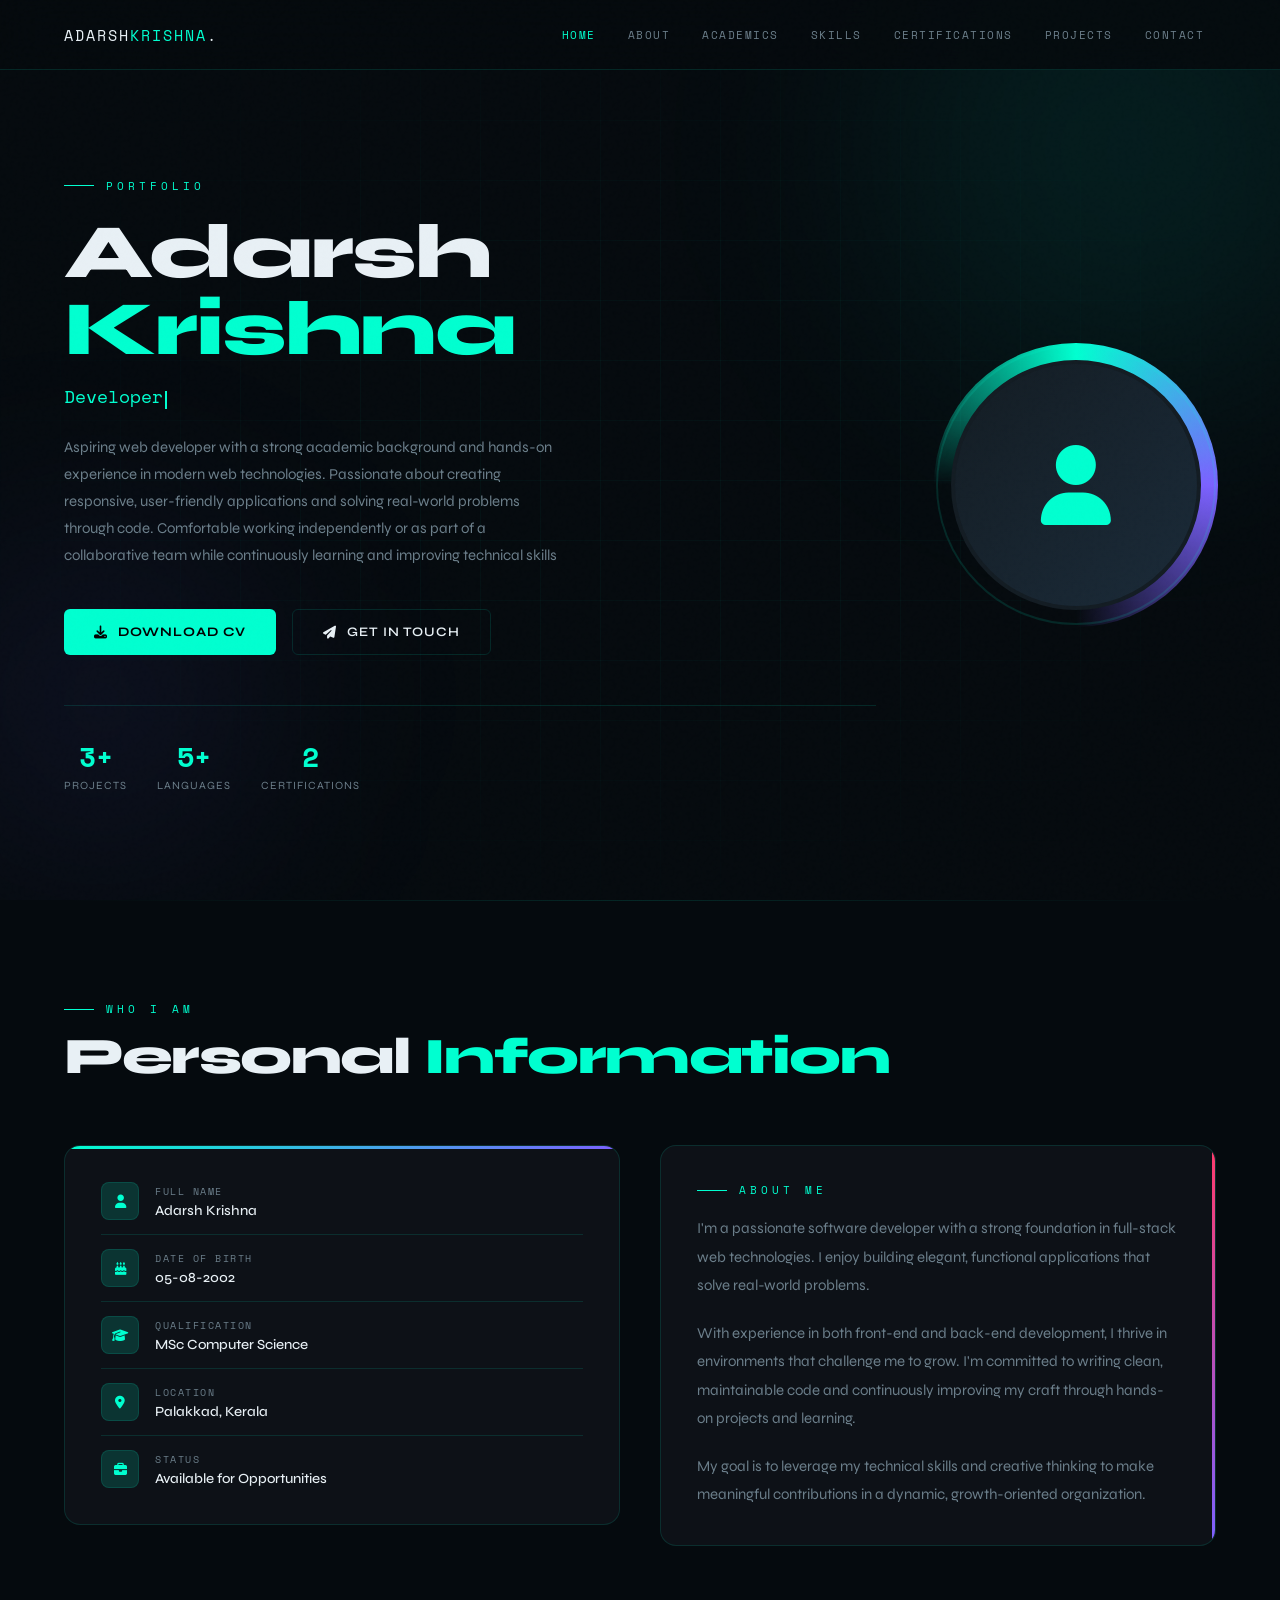
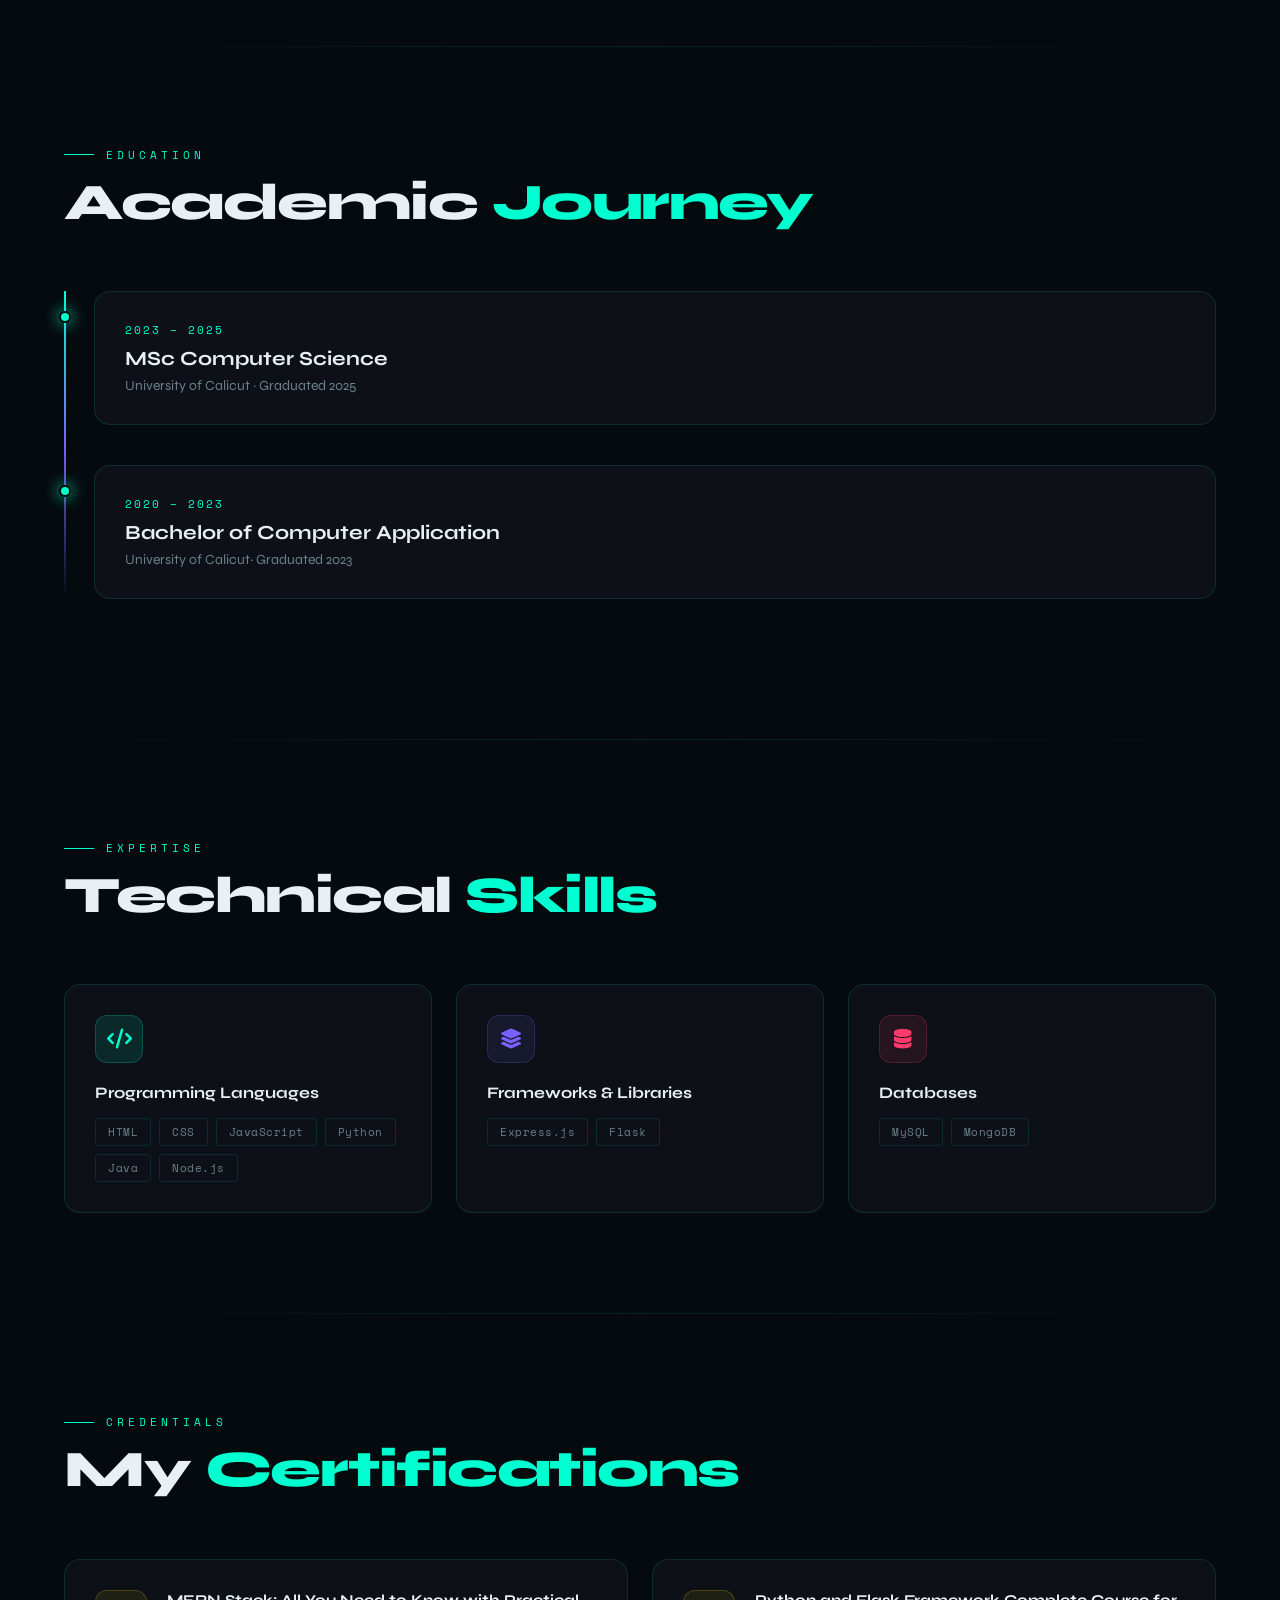
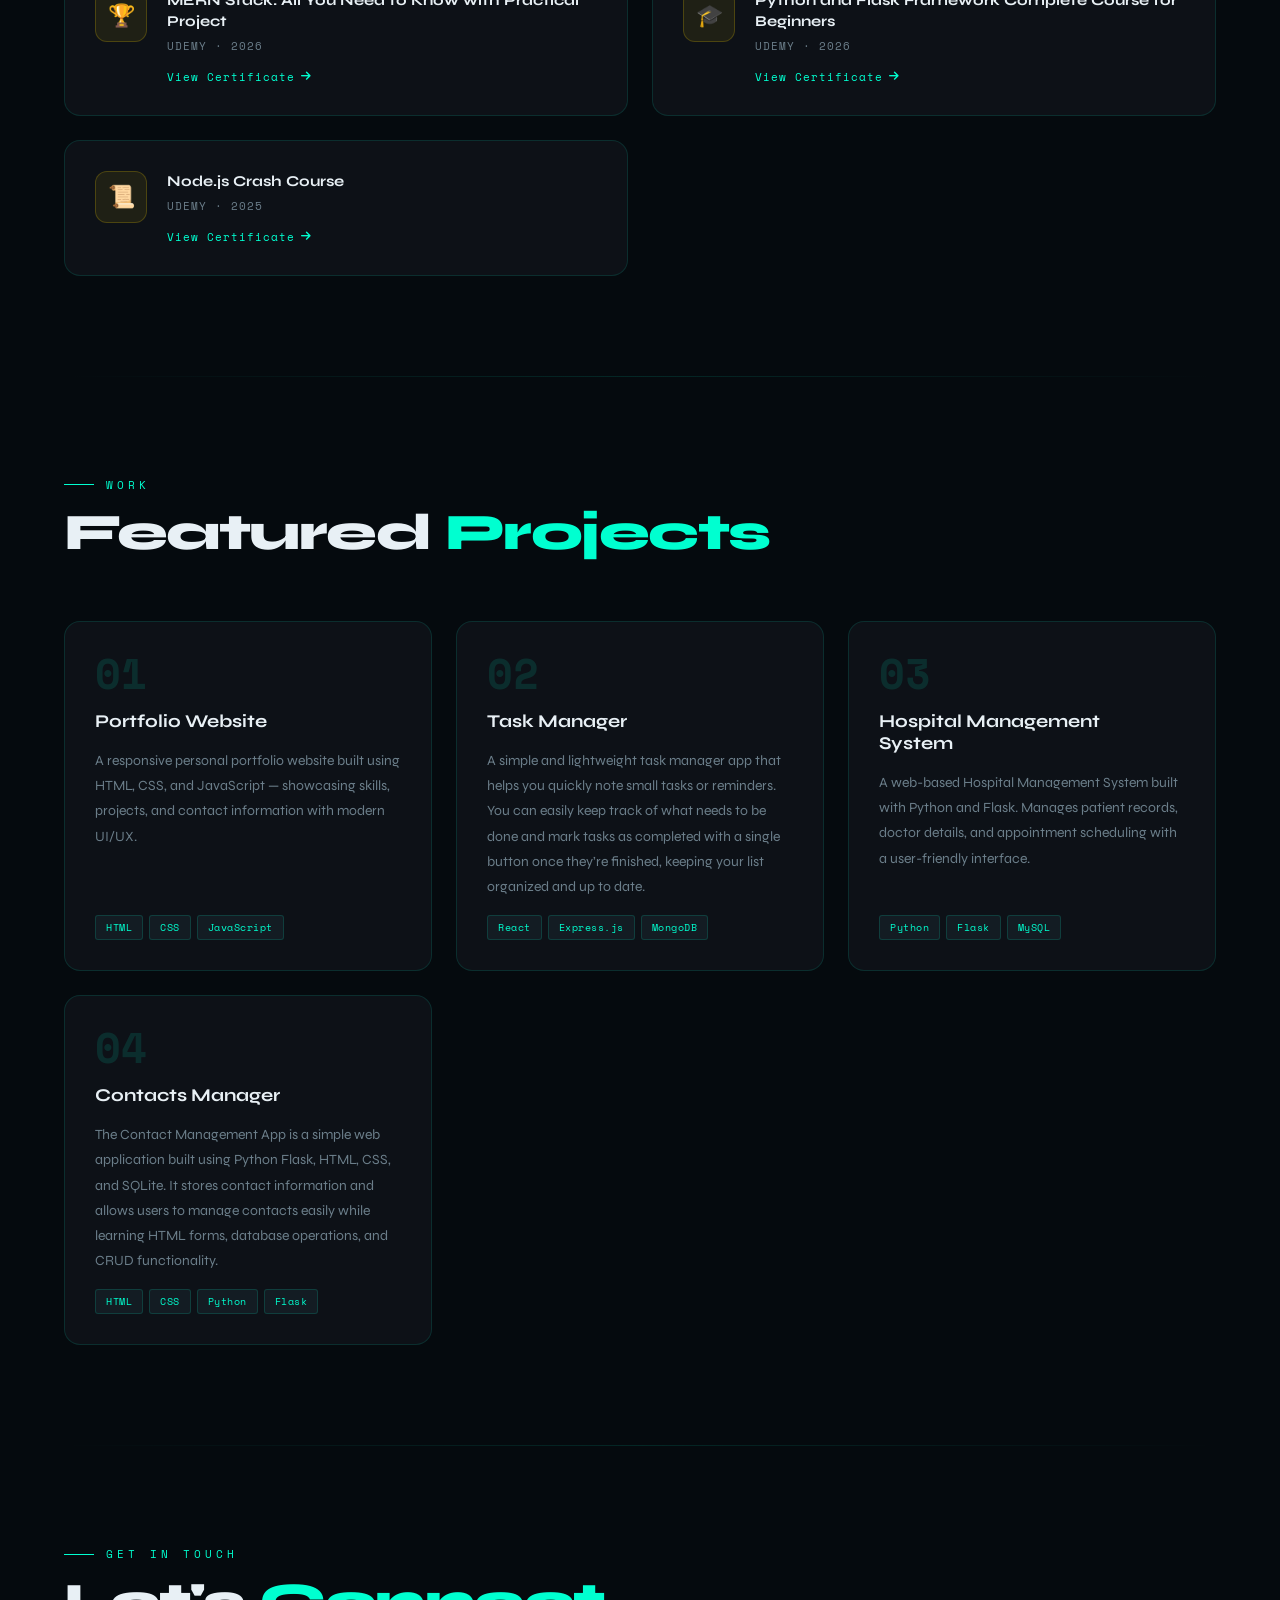
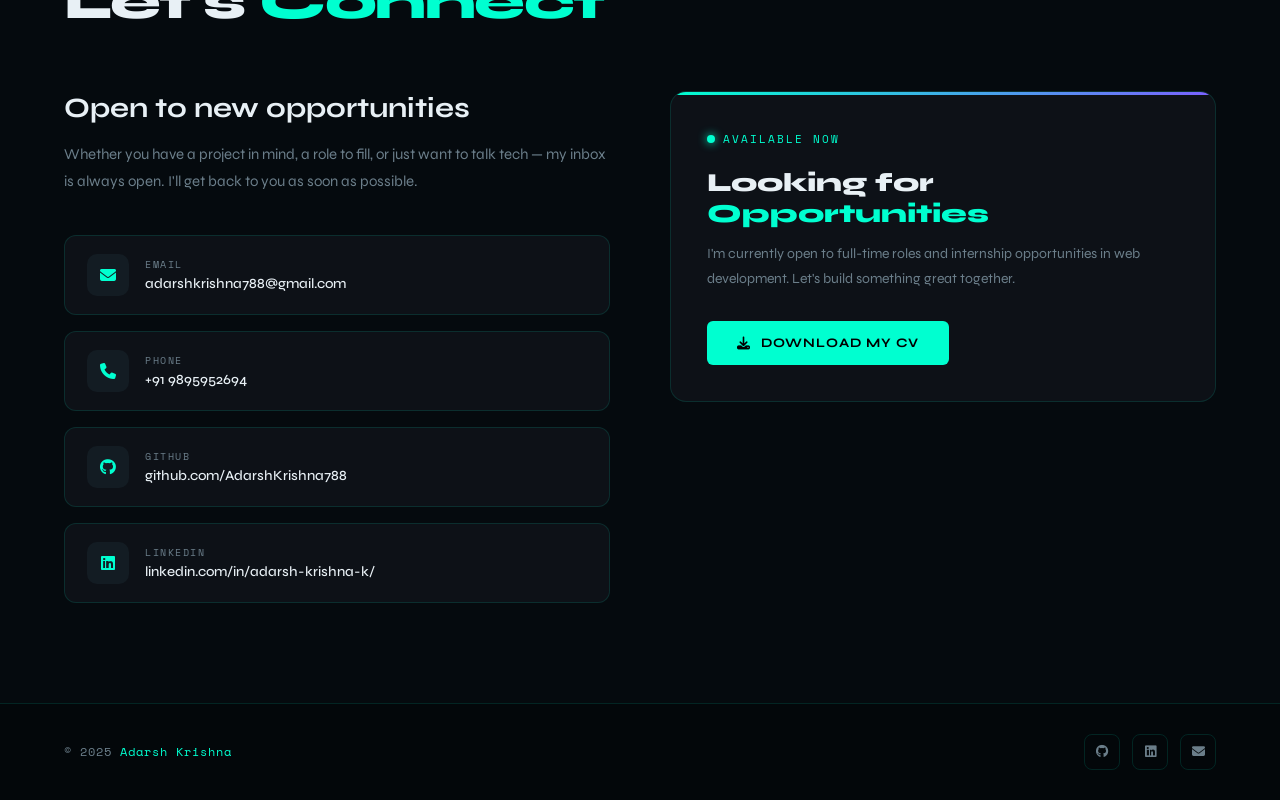
==== commit bc1bfb78: "Update index.html" ====
--- a/index.html
+++ b/index.html
@@ -178,7 +178,7 @@
     <div class="timeline-item reveal reveal-delay-1">
       <div class="timeline-card">
         <div class="timeline-year">2020 – 2023</div>
-        <div class="timeline-degree">Bachelor's Degree</div>
+        <div class="timeline-degree">Bachelor of Computer Application</div>
         <div class="timeline-school"> University of Calicut· Graduated 2023</div>
       </div>
     </div>
@@ -210,8 +210,8 @@
       <div class="skill-icon purple"><i class="fa-solid fa-layer-group"></i></div>
       <div class="skill-name">Frameworks & Libraries</div>
       <div class="tags">
-        
         <span class="tag">Express.js</span>
+        <span class="tag">Flask</span>
        
       </div>
     </div>
@@ -256,6 +256,16 @@
         </a>
       </div>
     </div>
+    <div class="cert-card reveal reveal-delay-1">
+      <div class="cert-badge">📜</div>
+      <div class="cert-body">
+        <div class="cert-title">Node.js Crash Course</div>
+        <div class="cert-issuer">Udemy · 2025</div>
+        <a href="https://www.linkedin.com/posts/adarsh-krishna-k_nodejs-webdevelopment-backenddevelopment-share-7320711403298816002-QSOC/?highlightedUpdateUrn=urn%3Ali%3Aactivity%3A7320711404322181120&highlightedUpdateType=SOCIAL_SHARE&origin=SOCIAL_SHARE&utm_source=social_share_send&utm_medium=member_desktop_web&rcm=ACoAAD55ulYBDt4Ot4sYkNrqrvPUE3Xy-QZgLKs" target="_blank" class="cert-link">
+          View Certificate <i class="fa-solid fa-arrow-right"></i>
+        </a>
+      </div>
+    </div>
   </div>
 </section>
 
@@ -322,6 +332,24 @@
         <span class="stack-tag">MySQL</span>
       </div>
     </div>
+    <div class="project-card reveal">
+      <div class="project-num">04</div>
+      <div class="project-title">
+        <a href="www.google.com" target="_blank">
+          Contacts Manager
+          <i class="fa-solid fa-arrow-up-right-from-square"></i>
+        </a>
+      </div>
+      <p class="project-desc">
+       The Contact Management App is a simple web application built using Python Flask, HTML, CSS, and SQLite. It stores contact information and allows users to manage contacts easily while learning HTML forms, database operations, and CRUD functionality.
+       </p>
+      <div class="project-stack">
+        <span class="stack-tag">HTML</span>
+        <span class="stack-tag">CSS</span>
+        <span class="stack-tag">Python</span>
+        <span class="stack-tag">Flask</span>
+      </div>
+    </div>
   </div>
 </section>
 
--- a/assets/CSS/style.css
+++ b/assets/CSS/style.css
@@ -1,3 +1,4 @@
+
 :root {
   --bg: #050a0e;
   --surface: #0d1117;
@@ -11,43 +12,45 @@
   --glow: rgba(0,255,208,0.15);
 }
 
-*, *::before, *::after { margin:0; padding:0; box-sizing:border-box; }
-
-html { scroll-behavior: smooth; }
+*, *::before, *::after {
+  margin: 0;
+  padding: 0;
+  box-sizing: border-box;
+}
+
+html {
+  scroll-behavior: smooth;
+}
 
 body {
   background: var(--bg);
   color: var(--text);
   font-family: 'Syne', sans-serif;
   overflow-x: hidden;
-  cursor: none;
-}
-
-/* CUSTOM CURSOR */
-.cursor {
-  width: 10px; height: 10px;
-  background: var(--accent);
-  border-radius: 50%;
-  position: fixed;
-  top: 0; left: 0;
-  pointer-events: none;
-  z-index: 99999;
-  transition: transform 0.1s ease;
-  mix-blend-mode: screen;
-}
-.cursor-ring {
-  width: 36px; height: 36px;
-  border: 1.5px solid rgba(0,255,208,0.5);
-  border-radius: 50%;
-  position: fixed;
-  top: 0; left: 0;
-  pointer-events: none;
-  z-index: 99998;
-  transition: all 0.12s ease;
-  mix-blend-mode: screen;
-}
-
-/* NOISE OVERLAY */
+  cursor: auto; 
+}
+
+
+a,
+button,
+.hamburger,
+[role="button"] {
+  cursor: pointer;
+}
+
+
+.custom-cursor,
+.cursor-dot,
+.cursor-outline,
+.cursor-follower,
+#custom-cursor,
+#cursor-dot,
+#cursor-outline {
+  display: none !important;
+  pointer-events: none !important;
+}
+
+
 body::before {
   content: '';
   position: fixed;
@@ -58,15 +61,25 @@
   opacity: 0.4;
 }
 
-/* SCROLLBAR */
-::-webkit-scrollbar { width: 4px; }
-::-webkit-scrollbar-track { background: var(--bg); }
-::-webkit-scrollbar-thumb { background: var(--accent); border-radius: 2px; }
-
-/* ── HEADER ── */
+
+::-webkit-scrollbar {
+  width: 4px;
+}
+
+::-webkit-scrollbar-track {
+  background: var(--bg);
+}
+
+::-webkit-scrollbar-thumb {
+  background: var(--accent);
+  border-radius: 2px;
+}
+
+
 header {
   position: fixed;
-  top: 0; width: 100%;
+  top: 0;
+  width: 100%;
   z-index: 1000;
   padding: 0 5%;
   height: 70px;
@@ -90,7 +103,11 @@
   color: var(--text);
 }
 
-nav { display: flex; gap: 8px; align-items: center; }
+nav {
+  display: flex;
+  gap: 8px;
+  align-items: center;
+}
 
 nav a {
   font-family: 'Space Mono', monospace;
@@ -116,22 +133,37 @@
   gap: 5px;
   cursor: pointer;
   padding: 5px;
-}
+  border: none;
+  background: transparent;
+}
+
 .hamburger span {
   display: block;
-  width: 22px; height: 2px;
+  width: 22px;
+  height: 2px;
   background: var(--text);
   transition: all 0.3s;
   border-radius: 2px;
 }
-.hamburger.open span:nth-child(1) { transform: translateY(7px) rotate(45deg); }
-.hamburger.open span:nth-child(2) { opacity: 0; }
-.hamburger.open span:nth-child(3) { transform: translateY(-7px) rotate(-45deg); }
+
+.hamburger.open span:nth-child(1) {
+  transform: translateY(7px) rotate(45deg);
+}
+
+.hamburger.open span:nth-child(2) {
+  opacity: 0;
+}
+
+.hamburger.open span:nth-child(3) {
+  transform: translateY(-7px) rotate(-45deg);
+}
 
 .mobile-nav {
   display: none;
   position: fixed;
-  top: 70px; left: 0; right: 0;
+  top: 70px;
+  left: 0;
+  right: 0;
   background: rgba(5,10,14,0.97);
   backdrop-filter: blur(30px);
   border-bottom: 1px solid var(--border);
@@ -140,7 +172,11 @@
   gap: 5px;
   z-index: 999;
 }
-.mobile-nav.open { display: flex; }
+
+.mobile-nav.open {
+  display: flex;
+}
+
 .mobile-nav a {
   font-family: 'Space Mono', monospace;
   font-size: 13px;
@@ -153,13 +189,14 @@
   transition: all 0.3s;
   border: 1px solid transparent;
 }
+
 .mobile-nav a:hover {
   color: var(--accent);
   border-color: var(--border);
   background: var(--glow);
 }
 
-/* ── HERO ── */
+/* HERO */
 #home {
   min-height: 100vh;
   display: flex;
@@ -178,6 +215,7 @@
     linear-gradient(90deg, rgba(0,255,208,0.03) 1px, transparent 1px);
   background-size: 60px 60px;
   mask-image: radial-gradient(ellipse at 50% 50%, black 30%, transparent 80%);
+  pointer-events: none;
 }
 
 .hero-orb {
@@ -186,21 +224,27 @@
   filter: blur(120px);
   pointer-events: none;
 }
+
 .orb1 {
-  width: 500px; height: 500px;
+  width: 500px;
+  height: 500px;
   background: rgba(0,255,208,0.08);
-  top: -100px; right: -100px;
+  top: -100px;
+  right: -100px;
   animation: drift 8s ease-in-out infinite;
 }
+
 .orb2 {
-  width: 300px; height: 300px;
+  width: 300px;
+  height: 300px;
   background: rgba(123,97,255,0.1);
-  bottom: 50px; left: -50px;
+  bottom: 50px;
+  left: -50px;
   animation: drift 10s ease-in-out infinite reverse;
 }
 
 @keyframes drift {
-  0%,100% { transform: translate(0,0) scale(1); }
+  0%, 100% { transform: translate(0,0) scale(1); }
   33% { transform: translate(30px,-20px) scale(1.05); }
   66% { transform: translate(-20px,15px) scale(0.95); }
 }
@@ -217,7 +261,9 @@
   z-index: 2;
 }
 
-.hero-content { flex: 1; }
+.hero-content {
+  flex: 1;
+}
 
 .hero-label {
   font-family: 'Space Mono', monospace;
@@ -230,16 +276,18 @@
   align-items: center;
   gap: 12px;
 }
+
 .hero-label::before {
   content: '';
-  width: 30px; height: 1px;
+  width: 30px;
+  height: 1px;
   background: var(--accent);
 }
 
 .hero-name {
   font-size: clamp(42px, 6vw, 82px);
   font-weight: 800;
-  line-height: 1.0;
+  line-height: 1;
   letter-spacing: -2px;
   margin-bottom: 16px;
 }
@@ -257,16 +305,24 @@
   min-height: 26px;
 }
 
-.typed-text { color: var(--accent); }
+.typed-text {
+  color: var(--accent);
+}
+
 .cursor-blink {
   display: inline-block;
-  width: 2px; height: 1em;
+  width: 2px;
+  height: 1em;
   background: var(--accent);
   margin-left: 2px;
   vertical-align: text-bottom;
   animation: blink 1s step-end infinite;
 }
-@keyframes blink { 0%,100% { opacity: 1; } 50% { opacity: 0; } }
+
+@keyframes blink {
+  0%, 100% { opacity: 1; }
+  50% { opacity: 0; }
+}
 
 .hero-bio {
   max-width: 500px;
@@ -298,7 +354,9 @@
   transition: all 0.3s;
   position: relative;
   overflow: hidden;
-}
+  cursor: pointer;
+}
+
 .btn-primary::after {
   content: '';
   position: absolute;
@@ -307,9 +365,17 @@
   transform: scaleX(0);
   transform-origin: left;
   transition: transform 0.3s ease;
-}
-.btn-primary:hover::after { transform: scaleX(1); }
-.btn-primary:hover { transform: translateY(-2px); box-shadow: 0 15px 40px rgba(0,255,208,0.35); }
+  pointer-events: none;
+}
+
+.btn-primary:hover::after {
+  transform: scaleX(1);
+}
+
+.btn-primary:hover {
+  transform: translateY(-2px);
+  box-shadow: 0 15px 40px rgba(0,255,208,0.35);
+}
 
 .btn-secondary {
   display: inline-flex;
@@ -326,7 +392,9 @@
   text-transform: uppercase;
   transition: all 0.3s;
   background: transparent;
-}
+  cursor: pointer;
+}
+
 .btn-secondary:hover {
   border-color: var(--accent);
   color: var(--accent);
@@ -334,14 +402,15 @@
   transform: translateY(-2px);
 }
 
-/* HERO PHOTO */
+
 .hero-photo-wrap {
   position: relative;
   flex-shrink: 0;
 }
 
 .hero-photo-ring {
-  width: 280px; height: 280px;
+  width: 280px;
+  height: 280px;
   border-radius: 50%;
   border: 2px solid var(--border);
   display: flex;
@@ -361,13 +430,20 @@
   position: absolute;
   inset: -4px;
   border-radius: 50%;
-  background: conic-gradient(var(--accent), var(--accent3), transparent, transparent, var(--accent));
+  background: conic-gradient(
+    var(--accent),
+    var(--accent3),
+    transparent,
+    transparent,
+    var(--accent)
+  );
   z-index: -1;
   animation: spin-slow 6s linear infinite;
 }
 
 .hero-photo {
-  width: 250px; height: 250px;
+  width: 250px;
+  height: 250px;
   border-radius: 50%;
   object-fit: cover;
   border: 4px solid var(--surface2);
@@ -380,7 +456,8 @@
 }
 
 .hero-photo-placeholder {
-  width: 250px; height: 250px;
+  width: 250px;
+  height: 250px;
   border-radius: 50%;
   background: linear-gradient(135deg, var(--surface2), #1a2a38);
   border: 4px solid var(--surface2);
@@ -399,15 +476,18 @@
   padding-top: 30px;
   border-top: 1px solid var(--border);
 }
+
 .stat {
   text-align: center;
 }
+
 .stat-num {
   font-size: 28px;
   font-weight: 800;
   color: var(--accent);
   font-family: 'Space Mono', monospace;
 }
+
 .stat-label {
   font-size: 11px;
   color: var(--muted);
@@ -416,11 +496,12 @@
   margin-top: 2px;
 }
 
-/* ── SECTION BASE ── */
+/* SECTION BASE */
 section {
   padding: 100px 5%;
   max-width: 1300px;
   margin: 0 auto;
+  scroll-margin-top: 70px;
 }
 
 section.full-w {
@@ -439,9 +520,11 @@
   align-items: center;
   gap: 12px;
 }
+
 .section-label::before {
   content: '';
-  width: 30px; height: 1px;
+  width: 30px;
+  height: 1px;
   background: var(--accent);
 }
 
@@ -458,7 +541,7 @@
   font-style: normal;
 }
 
-/* ── ABOUT ── */
+/* ABOUT */
 .about-grid {
   display: grid;
   grid-template-columns: 1fr 1fr;
@@ -479,15 +562,18 @@
 .info-card::before {
   content: '';
   position: absolute;
-  top: 0; left: 0;
-  width: 100%; height: 3px;
+  top: 0;
+  left: 0;
+  width: 100%;
+  height: 3px;
   background: linear-gradient(90deg, var(--accent), var(--accent3));
 }
 
 .info-card:hover {
   border-color: rgba(0,255,208,0.3);
   transform: translateY(-5px);
-  box-shadow: 0 25px 60px rgba(0,0,0,0.5), 0 0 0 1px rgba(0,255,208,0.1);
+  box-shadow: 0 25px 60px rgba(0,0,0,0.5),
+              0 0 0 1px rgba(0,255,208,0.1);
 }
 
 .info-row {
@@ -497,11 +583,19 @@
   padding: 14px 0;
   border-bottom: 1px solid var(--border);
 }
-.info-row:last-child { border-bottom: none; padding-bottom: 0; }
-.info-row:first-child { padding-top: 0; }
+
+.info-row:last-child {
+  border-bottom: none;
+  padding-bottom: 0;
+}
+
+.info-row:first-child {
+  padding-top: 0;
+}
 
 .info-icon {
-  width: 38px; height: 38px;
+  width: 38px;
+  height: 38px;
   background: var(--glow);
   border: 1px solid var(--border);
   border-radius: 8px;
@@ -521,6 +615,7 @@
   color: var(--muted);
   margin-bottom: 3px;
 }
+
 .info-value {
   font-size: 14px;
   color: var(--text);
@@ -536,33 +631,41 @@
   position: relative;
   overflow: hidden;
 }
+
 .bio-card::before {
   content: '';
   position: absolute;
-  top: 0; right: 0;
-  width: 3px; height: 100%;
+  top: 0;
+  right: 0;
+  width: 3px;
+  height: 100%;
   background: linear-gradient(180deg, var(--accent2), var(--accent3));
 }
+
 .bio-card:hover {
   border-color: rgba(0,255,208,0.3);
   transform: translateY(-5px);
   box-shadow: 0 25px 60px rgba(0,0,0,0.5);
 }
+
 .bio-card p {
   color: var(--muted);
   line-height: 1.9;
   font-size: 15px;
 }
 
-/* ── ACADEMICS ── */
+/* ACADEMICS */
 .timeline {
   position: relative;
   padding-left: 30px;
 }
+
 .timeline::before {
   content: '';
   position: absolute;
-  left: 0; top: 0; bottom: 0;
+  left: 0;
+  top: 0;
+  bottom: 0;
   width: 2px;
   background: linear-gradient(180deg, var(--accent), var(--accent3), transparent);
 }
@@ -571,11 +674,14 @@
   position: relative;
   margin-bottom: 40px;
 }
+
 .timeline-item::before {
   content: '';
   position: absolute;
-  left: -35px; top: 20px;
-  width: 12px; height: 12px;
+  left: -35px;
+  top: 20px;
+  width: 12px;
+  height: 12px;
   border-radius: 50%;
   background: var(--accent);
   box-shadow: 0 0 15px var(--accent);
@@ -591,6 +697,7 @@
   position: relative;
   overflow: hidden;
 }
+
 .timeline-card::after {
   content: '';
   position: absolute;
@@ -598,9 +705,17 @@
   background: linear-gradient(135deg, rgba(0,255,208,0.03), transparent);
   opacity: 0;
   transition: opacity 0.3s;
-}
-.timeline-card:hover { border-color: rgba(0,255,208,0.3); transform: translateX(8px); }
-.timeline-card:hover::after { opacity: 1; }
+  pointer-events: none;
+}
+
+.timeline-card:hover {
+  border-color: rgba(0,255,208,0.3);
+  transform: translateX(8px);
+}
+
+.timeline-card:hover::after {
+  opacity: 1;
+}
 
 .timeline-year {
   font-family: 'Space Mono', monospace;
@@ -610,17 +725,19 @@
   text-transform: uppercase;
   margin-bottom: 8px;
 }
+
 .timeline-degree {
   font-size: 20px;
   font-weight: 700;
   margin-bottom: 6px;
 }
+
 .timeline-school {
   color: var(--muted);
   font-size: 14px;
 }
 
-/* ── SKILLS ── */
+/* SKILLS */
 .skills-grid {
   display: grid;
   grid-template-columns: repeat(3, 1fr);
@@ -644,12 +761,22 @@
   background: radial-gradient(circle at 80% 20%, rgba(0,255,208,0.06), transparent 60%);
   opacity: 0;
   transition: opacity 0.4s;
-}
-.skill-card:hover::before { opacity: 1; }
-.skill-card:hover { border-color: rgba(0,255,208,0.25); transform: translateY(-6px); box-shadow: 0 20px 50px rgba(0,0,0,0.4); }
+  pointer-events: none;
+}
+
+.skill-card:hover::before {
+  opacity: 1;
+}
+
+.skill-card:hover {
+  border-color: rgba(0,255,208,0.25);
+  transform: translateY(-6px);
+  box-shadow: 0 20px 50px rgba(0,0,0,0.4);
+}
 
 .skill-icon {
-  width: 48px; height: 48px;
+  width: 48px;
+  height: 48px;
   border-radius: 12px;
   display: flex;
   align-items: center;
@@ -657,20 +784,37 @@
   font-size: 20px;
   margin-bottom: 20px;
 }
-.skill-icon.cyan { background: rgba(0,255,208,0.1); color: var(--accent); border: 1px solid rgba(0,255,208,0.2); }
-.skill-icon.purple { background: rgba(123,97,255,0.1); color: var(--accent3); border: 1px solid rgba(123,97,255,0.2); }
-.skill-icon.red { background: rgba(255,59,107,0.1); color: var(--accent2); border: 1px solid rgba(255,59,107,0.2); }
+
+.skill-icon.cyan {
+  background: rgba(0,255,208,0.1);
+  color: var(--accent);
+  border: 1px solid rgba(0,255,208,0.2);
+}
+
+.skill-icon.purple {
+  background: rgba(123,97,255,0.1);
+  color: var(--accent3);
+  border: 1px solid rgba(123,97,255,0.2);
+}
+
+.skill-icon.red {
+  background: rgba(255,59,107,0.1);
+  color: var(--accent2);
+  border: 1px solid rgba(255,59,107,0.2);
+}
 
 .skill-name {
   font-size: 16px;
   font-weight: 700;
   margin-bottom: 16px;
 }
+
 .tags {
   display: flex;
   flex-wrap: wrap;
   gap: 8px;
 }
+
 .tag {
   font-family: 'Space Mono', monospace;
   font-size: 11px;
@@ -681,12 +825,13 @@
   color: var(--muted);
   transition: all 0.3s;
 }
+
 .skill-card:hover .tag {
   border-color: rgba(0,255,208,0.25);
   color: var(--text);
 }
 
-/* ── CERTIFICATIONS ── */
+/* CERTIFICATIONS */
 .cert-grid {
   display: grid;
   grid-template-columns: repeat(2, 1fr);
@@ -705,21 +850,33 @@
   position: relative;
   overflow: hidden;
 }
+
 .cert-card::before {
   content: '';
   position: absolute;
-  bottom: 0; left: 0; right: 0;
+  bottom: 0;
+  left: 0;
+  right: 0;
   height: 2px;
   background: linear-gradient(90deg, var(--accent), var(--accent3));
   transform: scaleX(0);
   transform-origin: left;
   transition: transform 0.4s ease;
 }
-.cert-card:hover::before { transform: scaleX(1); }
-.cert-card:hover { border-color: rgba(0,255,208,0.3); transform: translateY(-5px); box-shadow: 0 20px 50px rgba(0,0,0,0.4); }
+
+.cert-card:hover::before {
+  transform: scaleX(1);
+}
+
+.cert-card:hover {
+  border-color: rgba(0,255,208,0.3);
+  transform: translateY(-5px);
+  box-shadow: 0 20px 50px rgba(0,0,0,0.4);
+}
 
 .cert-badge {
-  width: 52px; height: 52px;
+  width: 52px;
+  height: 52px;
   border-radius: 12px;
   background: rgba(255,215,0,0.08);
   border: 1px solid rgba(255,215,0,0.2);
@@ -730,13 +887,17 @@
   flex-shrink: 0;
 }
 
-.cert-body { flex: 1; }
+.cert-body {
+  flex: 1;
+}
+
 .cert-title {
   font-size: 15px;
   font-weight: 700;
   margin-bottom: 6px;
   line-height: 1.4;
 }
+
 .cert-issuer {
   font-family: 'Space Mono', monospace;
   font-size: 11px;
@@ -745,6 +906,7 @@
   margin-bottom: 12px;
   text-transform: uppercase;
 }
+
 .cert-link {
   font-family: 'Space Mono', monospace;
   font-size: 11px;
@@ -755,10 +917,14 @@
   align-items: center;
   gap: 6px;
   transition: gap 0.3s;
-}
-.cert-link:hover { gap: 10px; }
-
-/* ── PROJECTS ── */
+  cursor: pointer;
+}
+
+.cert-link:hover {
+  gap: 10px;
+}
+
+/* PROJECTS */
 .projects-grid {
   display: grid;
   grid-template-columns: repeat(3, 1fr);
@@ -781,14 +947,17 @@
 .project-card::after {
   content: '';
   position: absolute;
-  top: 0; left: 0;
-  width: 100%; height: 100%;
+  inset: 0;
   background: linear-gradient(135deg, rgba(0,255,208,0.04), transparent);
   opacity: 0;
   transition: opacity 0.4s;
   pointer-events: none;
 }
-.project-card:hover::after { opacity: 1; }
+
+.project-card:hover::after {
+  opacity: 1;
+}
+
 .project-card:hover {
   border-color: rgba(0,255,208,0.3);
   transform: translateY(-8px);
@@ -803,12 +972,16 @@
   line-height: 1;
   transition: color 0.4s;
 }
-.project-card:hover .project-num { color: rgba(0,255,208,0.12); }
+
+.project-card:hover .project-num {
+  color: rgba(0,255,208,0.12);
+}
 
 .project-title {
   font-size: 18px;
   font-weight: 700;
 }
+
 .project-title a {
   color: var(--text);
   text-decoration: none;
@@ -816,14 +989,20 @@
   display: flex;
   align-items: center;
   gap: 8px;
-}
-.project-title a:hover { color: var(--accent); }
+  cursor: pointer;
+}
+
+.project-title a:hover {
+  color: var(--accent);
+}
+
 .project-title a .fa-arrow-up-right-from-square {
   font-size: 12px;
   opacity: 0;
   transform: translateX(-5px);
   transition: all 0.3s;
 }
+
 .project-card:hover .project-title a .fa-arrow-up-right-from-square {
   opacity: 1;
   transform: translateX(0);
@@ -842,6 +1021,7 @@
   gap: 6px;
   margin-top: auto;
 }
+
 .stack-tag {
   font-family: 'Space Mono', monospace;
   font-size: 10px;
@@ -853,7 +1033,7 @@
   border: 1px solid rgba(0,255,208,0.15);
 }
 
-/* ── CONTACT ── */
+/* CONTACT */
 #contact {
   padding: 100px 5%;
   max-width: 1300px;
@@ -872,6 +1052,7 @@
   font-weight: 700;
   margin-bottom: 16px;
 }
+
 .contact-text p {
   color: var(--muted);
   line-height: 1.8;
@@ -896,15 +1077,18 @@
   text-decoration: none;
   color: var(--text);
   transition: all 0.3s;
-  group: true;
-}
+  cursor: pointer;
+}
+
 .contact-link-item:hover {
   border-color: rgba(0,255,208,0.3);
   background: var(--glow);
   transform: translateX(8px);
 }
+
 .contact-link-icon {
-  width: 42px; height: 42px;
+  width: 42px;
+  height: 42px;
   background: var(--surface2);
   border-radius: 10px;
   display: flex;
@@ -915,10 +1099,12 @@
   flex-shrink: 0;
   transition: all 0.3s;
 }
+
 .contact-link-item:hover .contact-link-icon {
   background: var(--accent);
   color: #000;
 }
+
 .contact-link-label {
   font-family: 'Space Mono', monospace;
   font-size: 10px;
@@ -927,6 +1113,7 @@
   color: var(--muted);
   margin-bottom: 3px;
 }
+
 .contact-link-value {
   font-size: 14px;
   font-weight: 500;
@@ -940,10 +1127,13 @@
   position: relative;
   overflow: hidden;
 }
+
 .availability-card::before {
   content: '';
   position: absolute;
-  top: 0; left: 0; right: 0;
+  top: 0;
+  left: 0;
+  right: 0;
   height: 3px;
   background: linear-gradient(90deg, var(--accent), var(--accent3));
 }
@@ -959,16 +1149,19 @@
   text-transform: uppercase;
   margin-bottom: 20px;
 }
+
 .avail-dot::before {
   content: '';
-  width: 8px; height: 8px;
+  width: 8px;
+  height: 8px;
   border-radius: 50%;
   background: var(--accent);
   box-shadow: 0 0 10px var(--accent);
   animation: pulse 2s ease-in-out infinite;
 }
+
 @keyframes pulse {
-  0%,100% { opacity: 1; transform: scale(1); }
+  0%, 100% { opacity: 1; transform: scale(1); }
   50% { opacity: 0.6; transform: scale(1.3); }
 }
 
@@ -978,10 +1171,12 @@
   margin-bottom: 12px;
   line-height: 1.2;
 }
+
 .avail-title em {
   color: var(--accent);
   font-style: normal;
 }
+
 .avail-text {
   color: var(--muted);
   font-size: 14px;
@@ -989,7 +1184,7 @@
   margin-bottom: 30px;
 }
 
-/* ── FOOTER ── */
+/* FOOTER */
 footer {
   border-top: 1px solid var(--border);
   padding: 30px 5%;
@@ -998,19 +1193,26 @@
   justify-content: space-between;
   background: rgba(0,0,0,0.3);
 }
+
 .footer-text {
   font-family: 'Space Mono', monospace;
   font-size: 12px;
   color: var(--muted);
   letter-spacing: 1px;
 }
-.footer-text span { color: var(--accent); }
+
+.footer-text span {
+  color: var(--accent);
+}
+
 .footer-socials {
   display: flex;
   gap: 12px;
 }
+
 .footer-social {
-  width: 36px; height: 36px;
+  width: 36px;
+  height: 36px;
   border: 1px solid var(--border);
   border-radius: 8px;
   display: flex;
@@ -1020,7 +1222,9 @@
   text-decoration: none;
   font-size: 13px;
   transition: all 0.3s;
-}
+  cursor: pointer;
+}
+
 .footer-social:hover {
   border-color: var(--accent);
   color: var(--accent);
@@ -1028,42 +1232,71 @@
   transform: translateY(-3px);
 }
 
-/* ── SECTION DIVIDER ── */
+/* SECTION DIVIDER */
 .divider {
-  width: 100%;
   height: 1px;
   background: linear-gradient(90deg, transparent, var(--border), transparent);
   margin: 0 5%;
   width: 90%;
 }
 
-/* ── REVEAL ANIMATION ── */
+/* REVEAL ANIMATION */
 .reveal {
   opacity: 0;
   transform: translateY(40px);
   transition: opacity 0.8s ease, transform 0.8s ease;
 }
+
 .reveal.visible {
   opacity: 1;
   transform: translateY(0);
 }
-.reveal-delay-1 { transition-delay: 0.1s; }
-.reveal-delay-2 { transition-delay: 0.2s; }
-.reveal-delay-3 { transition-delay: 0.3s; }
-
-/* ── RESPONSIVE ── */
+
+.reveal-delay-1 {
+  transition-delay: 0.1s;
+}
+
+.reveal-delay-2 {
+  transition-delay: 0.2s;
+}
+
+.reveal-delay-3 {
+  transition-delay: 0.3s;
+}
+
+/* RESPONSIVE */
 @media (max-width: 1024px) {
-  .skills-grid { grid-template-columns: repeat(2, 1fr); }
-  .projects-grid { grid-template-columns: repeat(2, 1fr); }
-  .about-grid { grid-template-columns: 1fr; }
-  .contact-grid { grid-template-columns: 1fr; gap: 40px; }
-  .cert-grid { grid-template-columns: 1fr; }
+  .skills-grid {
+    grid-template-columns: repeat(2, 1fr);
+  }
+
+  .projects-grid {
+    grid-template-columns: repeat(2, 1fr);
+  }
+
+  .about-grid {
+    grid-template-columns: 1fr;
+  }
+
+  .contact-grid {
+    grid-template-columns: 1fr;
+    gap: 40px;
+  }
+
+  .cert-grid {
+    grid-template-columns: 1fr;
+  }
 }
 
 @media (max-width: 768px) {
-  nav { display: none; }
-  .hamburger { display: flex; }
-  
+  nav {
+    display: none;
+  }
+
+  .hamburger {
+    display: flex;
+  }
+
   .hero-inner {
     flex-direction: column-reverse;
     gap: 40px;
@@ -1071,25 +1304,79 @@
     padding-top: 30px;
   }
 
-  .hero-label { justify-content: center; }
-  .hero-bio { margin: 0 auto 40px; }
-  .hero-cta { justify-content: center; }
-  .hero-stats { justify-content: center; }
-
-  .hero-photo-ring { width: 200px; height: 200px; }
-  .hero-photo, .hero-photo-placeholder { width: 175px; height: 175px; font-size: 60px; }
-
-  .skills-grid { grid-template-columns: 1fr; }
-  .projects-grid { grid-template-columns: 1fr; }
-
-  footer { flex-direction: column; gap: 20px; text-align: center; }
-
-  .section-title { letter-spacing: -0.5px; }
+  .hero-label {
+    justify-content: center;
+  }
+
+  .hero-bio {
+    margin: 0 auto 40px;
+  }
+
+  .hero-cta {
+    justify-content: center;
+  }
+
+  .hero-stats {
+    justify-content: center;
+  }
+
+  .hero-photo-ring {
+    width: 200px;
+    height: 200px;
+  }
+
+  .hero-photo,
+  .hero-photo-placeholder {
+    width: 175px;
+    height: 175px;
+    font-size: 60px;
+  }
+
+  .skills-grid,
+  .projects-grid {
+    grid-template-columns: 1fr;
+  }
+
+  footer {
+    flex-direction: column;
+    gap: 20px;
+    text-align: center;
+  }
+
+  .section-title {
+    letter-spacing: -0.5px;
+  }
 }
 
 @media (max-width: 480px) {
-  header { padding: 0 4%; }
-  section { padding: 80px 4%; }
-  .hero-stats { gap: 20px; }
-  .cert-card { flex-direction: column; }
-}+  header {
+    padding: 0 4%;
+  }
+
+  section {
+    padding: 80px 4%;
+  }
+
+  .hero-stats {
+    gap: 20px;
+  }
+
+  .cert-card {
+    flex-direction: column;
+  }
+}
+
+
+@media (prefers-reduced-motion: reduce) {
+  html {
+    scroll-behavior: auto;
+  }
+
+  *,
+  *::before,
+  *::after {
+    animation-duration: 0.01ms !important;
+    animation-iteration-count: 1 !important;
+    transition-duration: 0.01ms !important;
+  }
+}
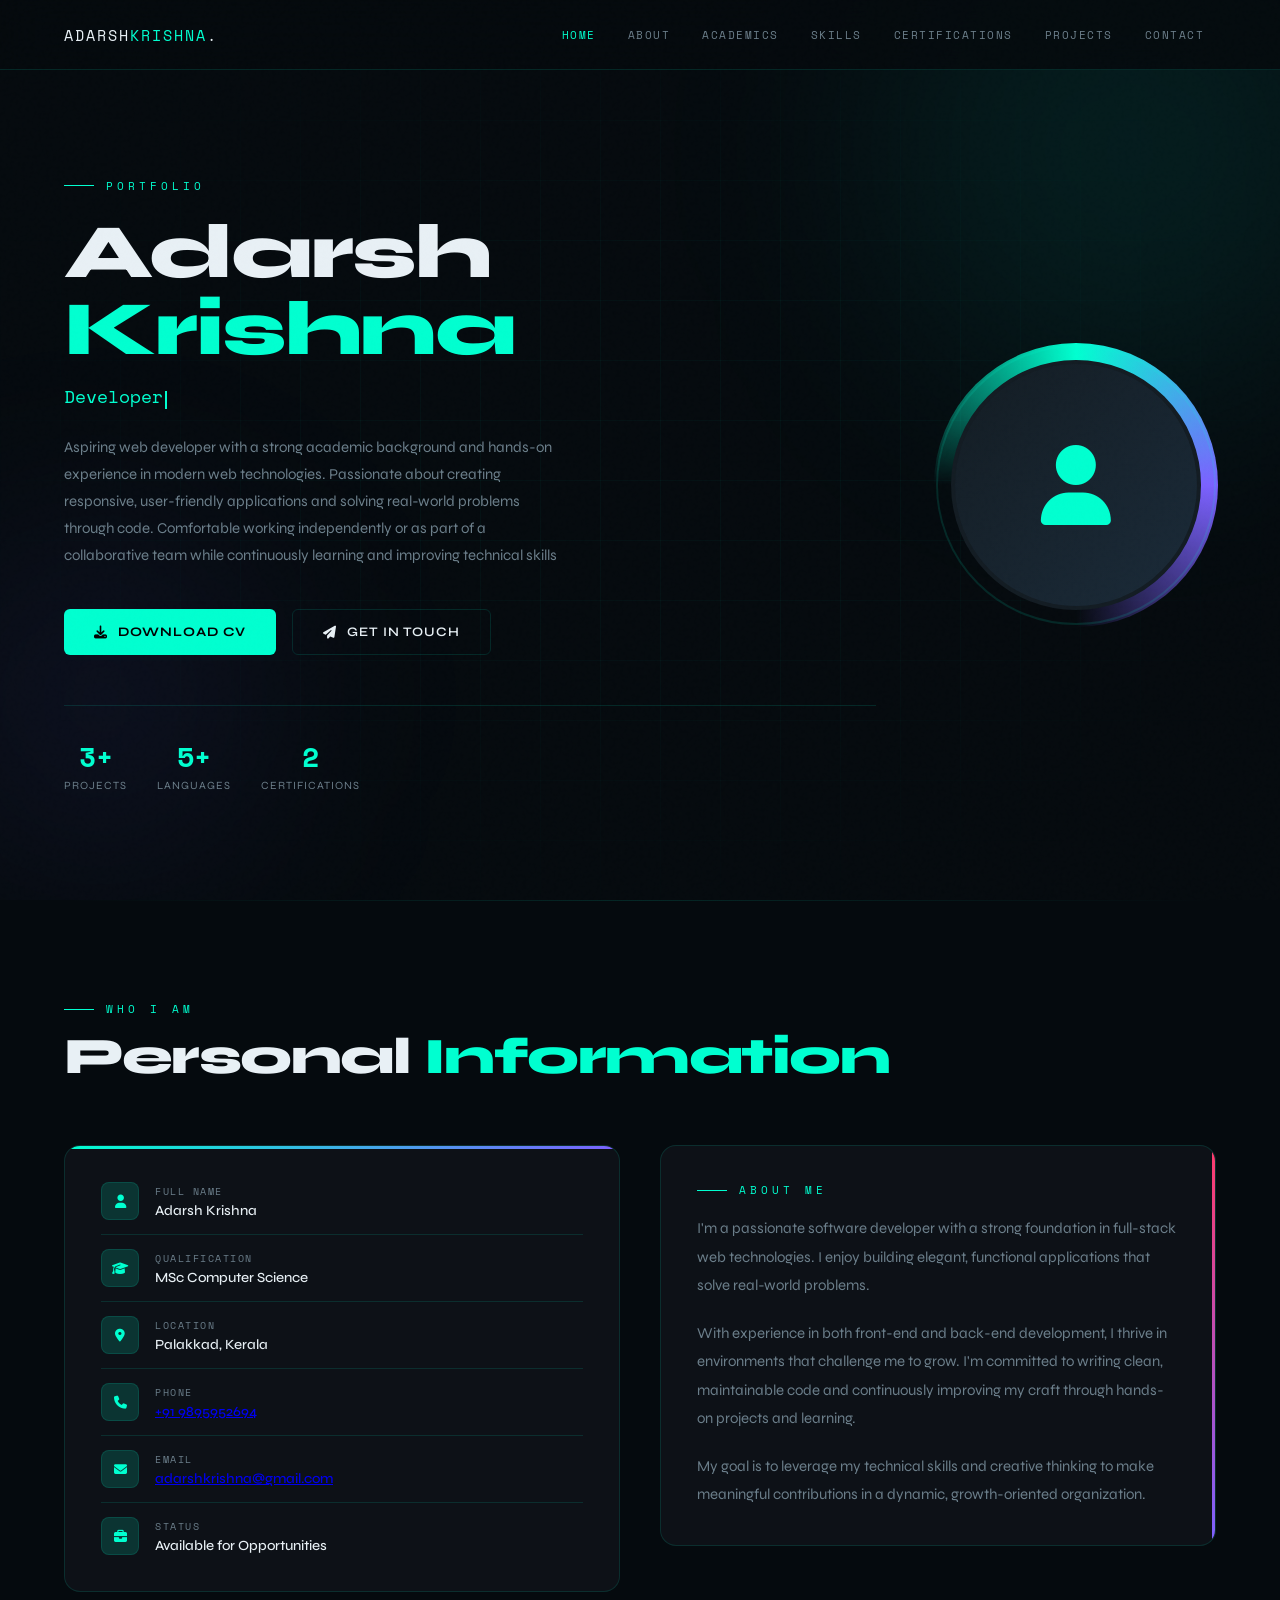
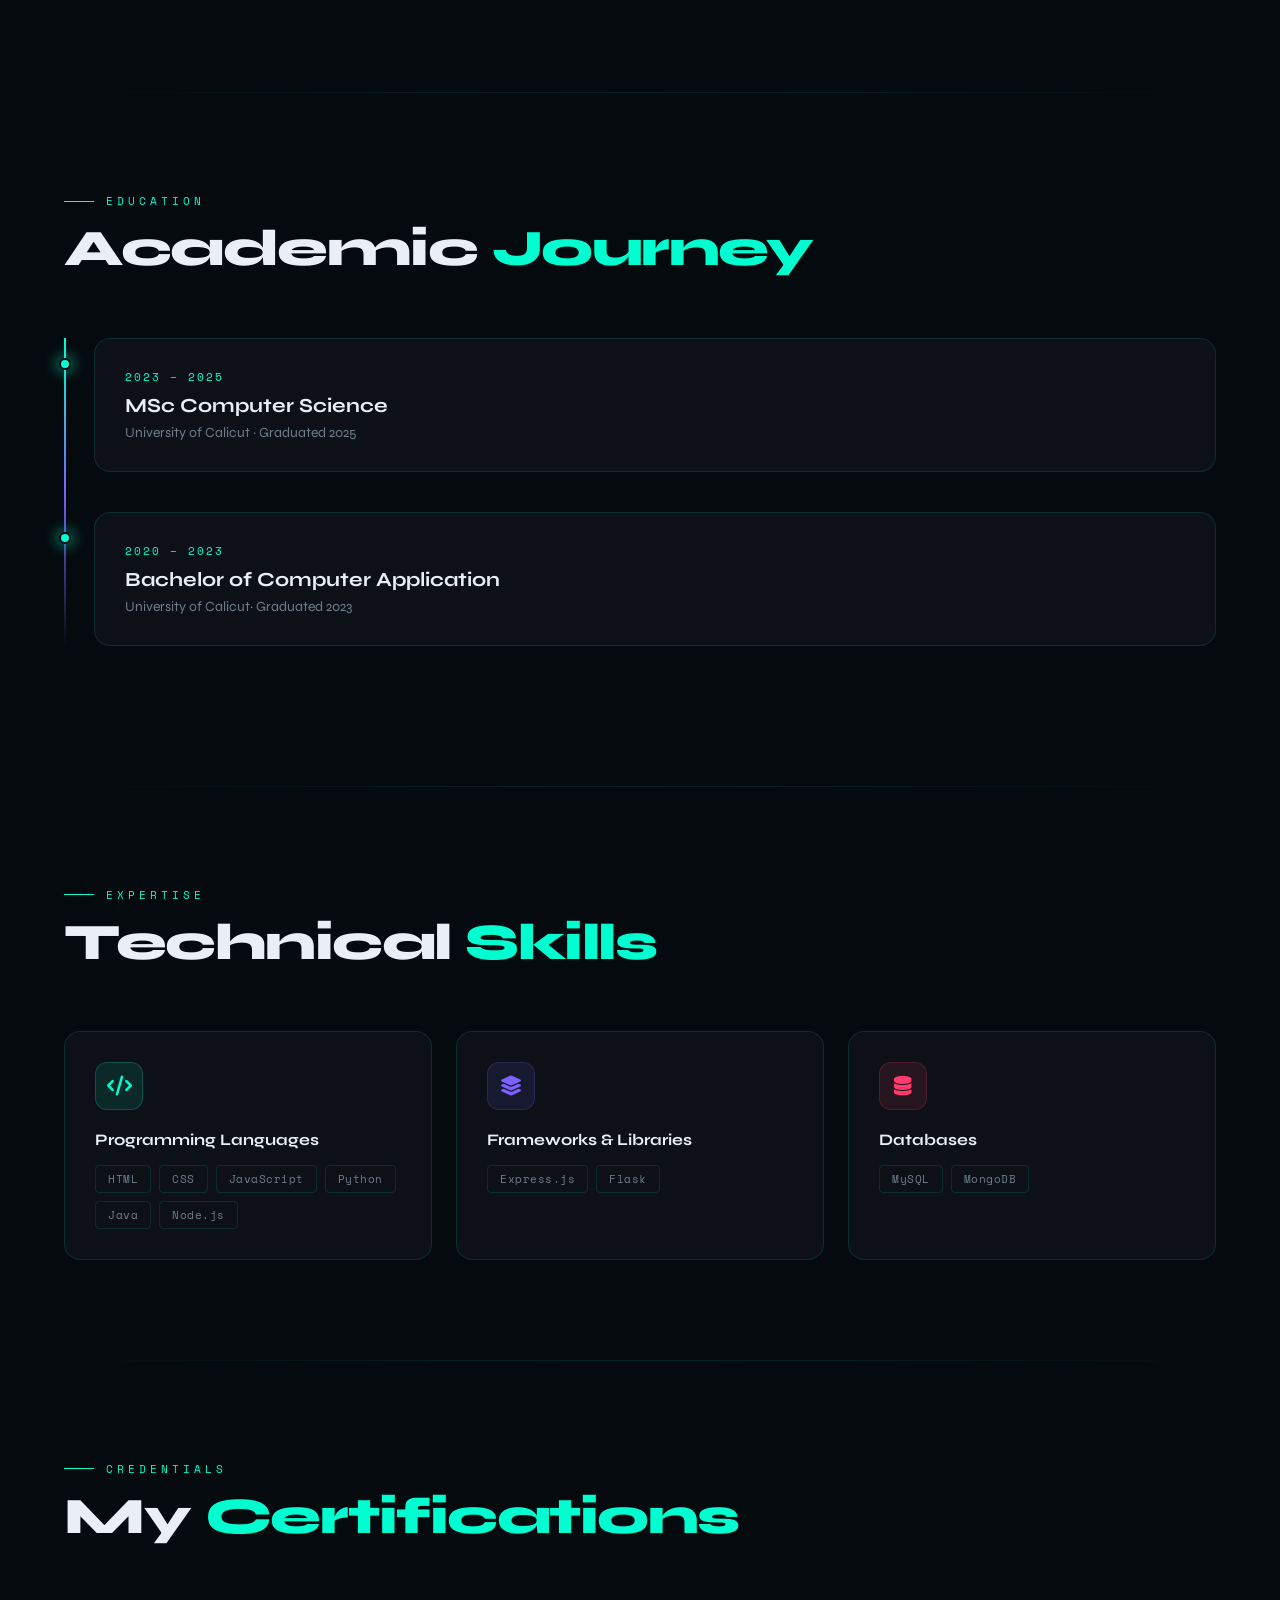
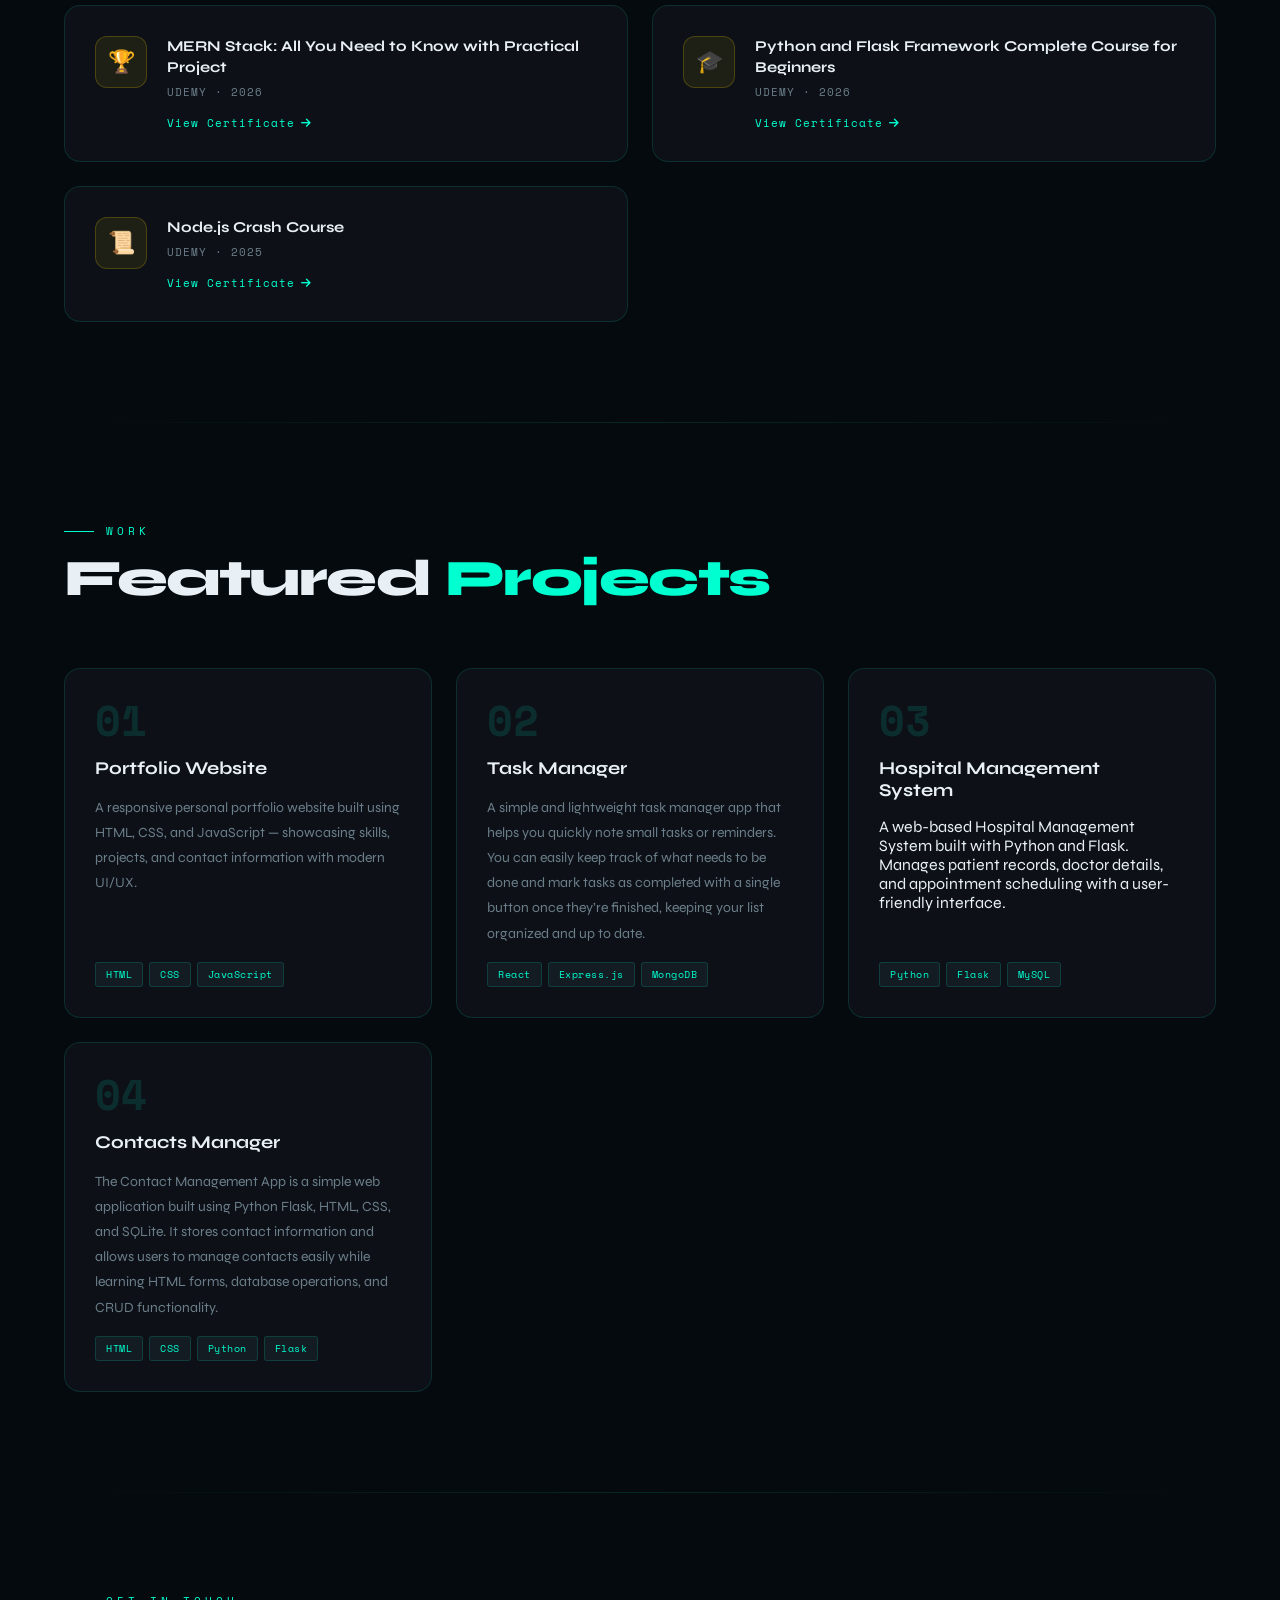
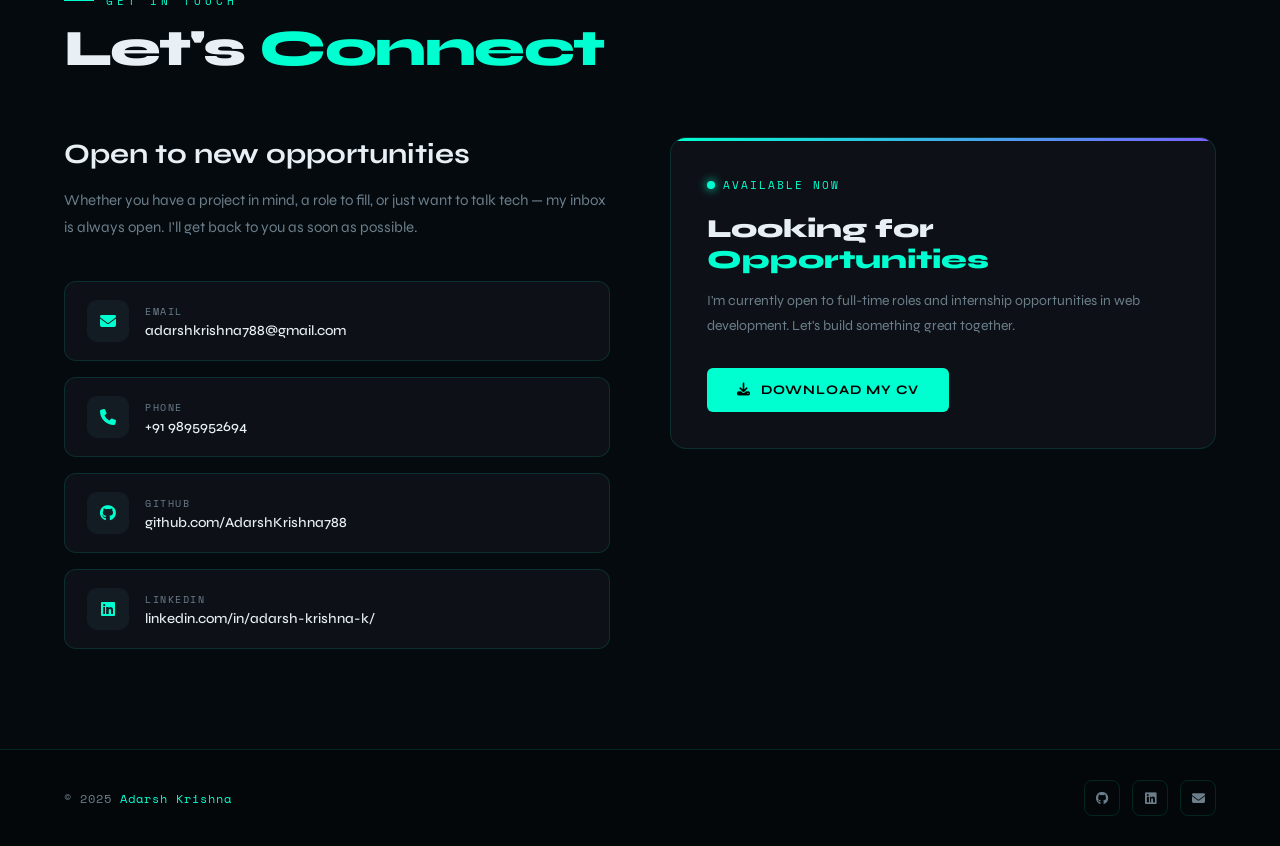
==== commit 1b44a9e4: "Modify CV link and add contact details Updated CV download link and added contact information." ====
--- a/index.html
+++ b/index.html
@@ -59,7 +59,7 @@
         Aspiring web developer with a strong academic background and hands-on experience in modern web technologies. Passionate about creating responsive, user-friendly applications and solving real-world problems through code. Comfortable working independently or as part of a collaborative team while continuously learning and improving technical skills
       </p>
       <div class="hero-cta">
-        <a href="https://drive.google.com/file/d/1DkE8rD4XcWlBULQAJwMqCxQmzRB4hhLX/view?usp=sharing" download class="btn-primary">
+        <a href="https://drive.google.com/file/d/136rv4435R88rVLope38XxyQRYbCd4XHd/view?usp=sharing" download class="btn-primary">
           <i class="fa-solid fa-download"></i> Download CV
         </a>
         <a href="#contact" class="btn-secondary">
@@ -108,13 +108,7 @@
           <div class="info-value">Adarsh Krishna</div>
         </div>
       </div>
-      <div class="info-row">
-        <div class="info-icon"><i class="fa-solid fa-cake-candles"></i></div>
-        <div>
-          <div class="info-label">Date of Birth</div>
-          <div class="info-value">05-08-2002</div>
-        </div>
-      </div>
+      
       <div class="info-row">
         <div class="info-icon"><i class="fa-solid fa-graduation-cap"></i></div>
         <div>
@@ -129,6 +123,38 @@
           <div class="info-value">Palakkad, Kerala</div>
         </div>
       </div>
+     
+<div class="info-row">
+  <div class="info-icon">
+    <i class="fa-solid fa-phone"></i>
+  </div>
+  <div>
+    <div class="info-label">Phone</div>
+    <div class="info-value">
+      <a href="tel:+919895952694">
+        +91 9895952694
+      </a>
+    </div>
+  </div>
+</div>
+      
+<div class="info-row">
+  <div class="info-icon">
+    <i class="fa-solid fa-envelope"></i>
+  </div>
+  <div>
+    <div class="info-label">Email</div>
+    <div class="info-value">
+      <a href="mailto:adarshkrishna788@gmail.com">
+        adarshkrishna@gmail.com
+      </a>
+    </div>
+  </div>
+</div>
+
+
+
+      
       <div class="info-row">
         <div class="info-icon"><i class="fa-solid fa-briefcase"></i></div>
         <div>
@@ -280,7 +306,7 @@
     <div class="project-card reveal">
       <div class="project-num">01</div>
       <div class="project-title">
-        <a href="www.google.com" target="_blank">
+        <a href="https://adarshkrishna788.github.io/Adarsh-Krishna-K/#home">
           Portfolio Website
           <i class="fa-solid fa-arrow-up-right-from-square"></i>
         </a>
@@ -323,7 +349,7 @@
           <i class="fa-solid fa-arrow-up-right-from-square"></i>
         </a>
       </div>
-      <p class="project-desc">
+      <p class="https://github.com/AdarshKrishna788/Contact-Management">
         A web-based Hospital Management System built with Python and Flask. Manages patient records, doctor details, and appointment scheduling with a user-friendly interface.
       </p>
       <div class="project-stack">
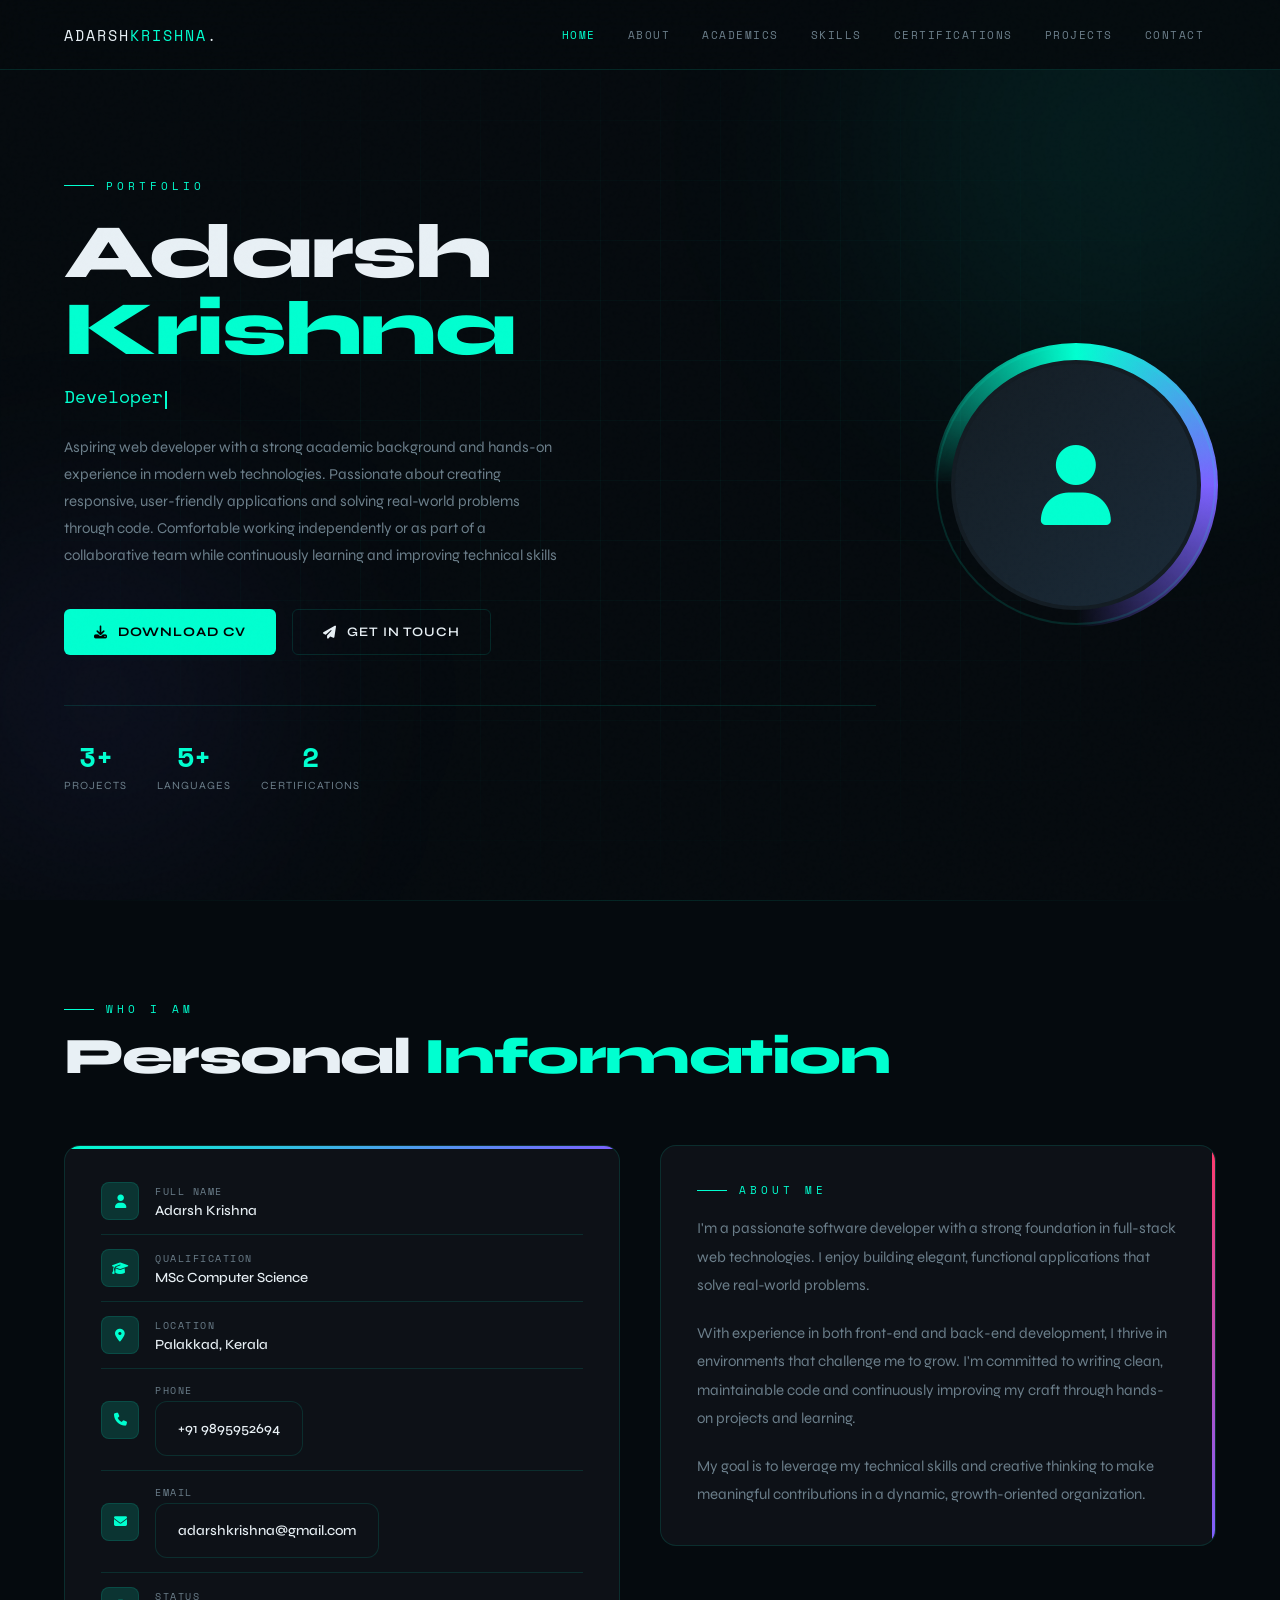
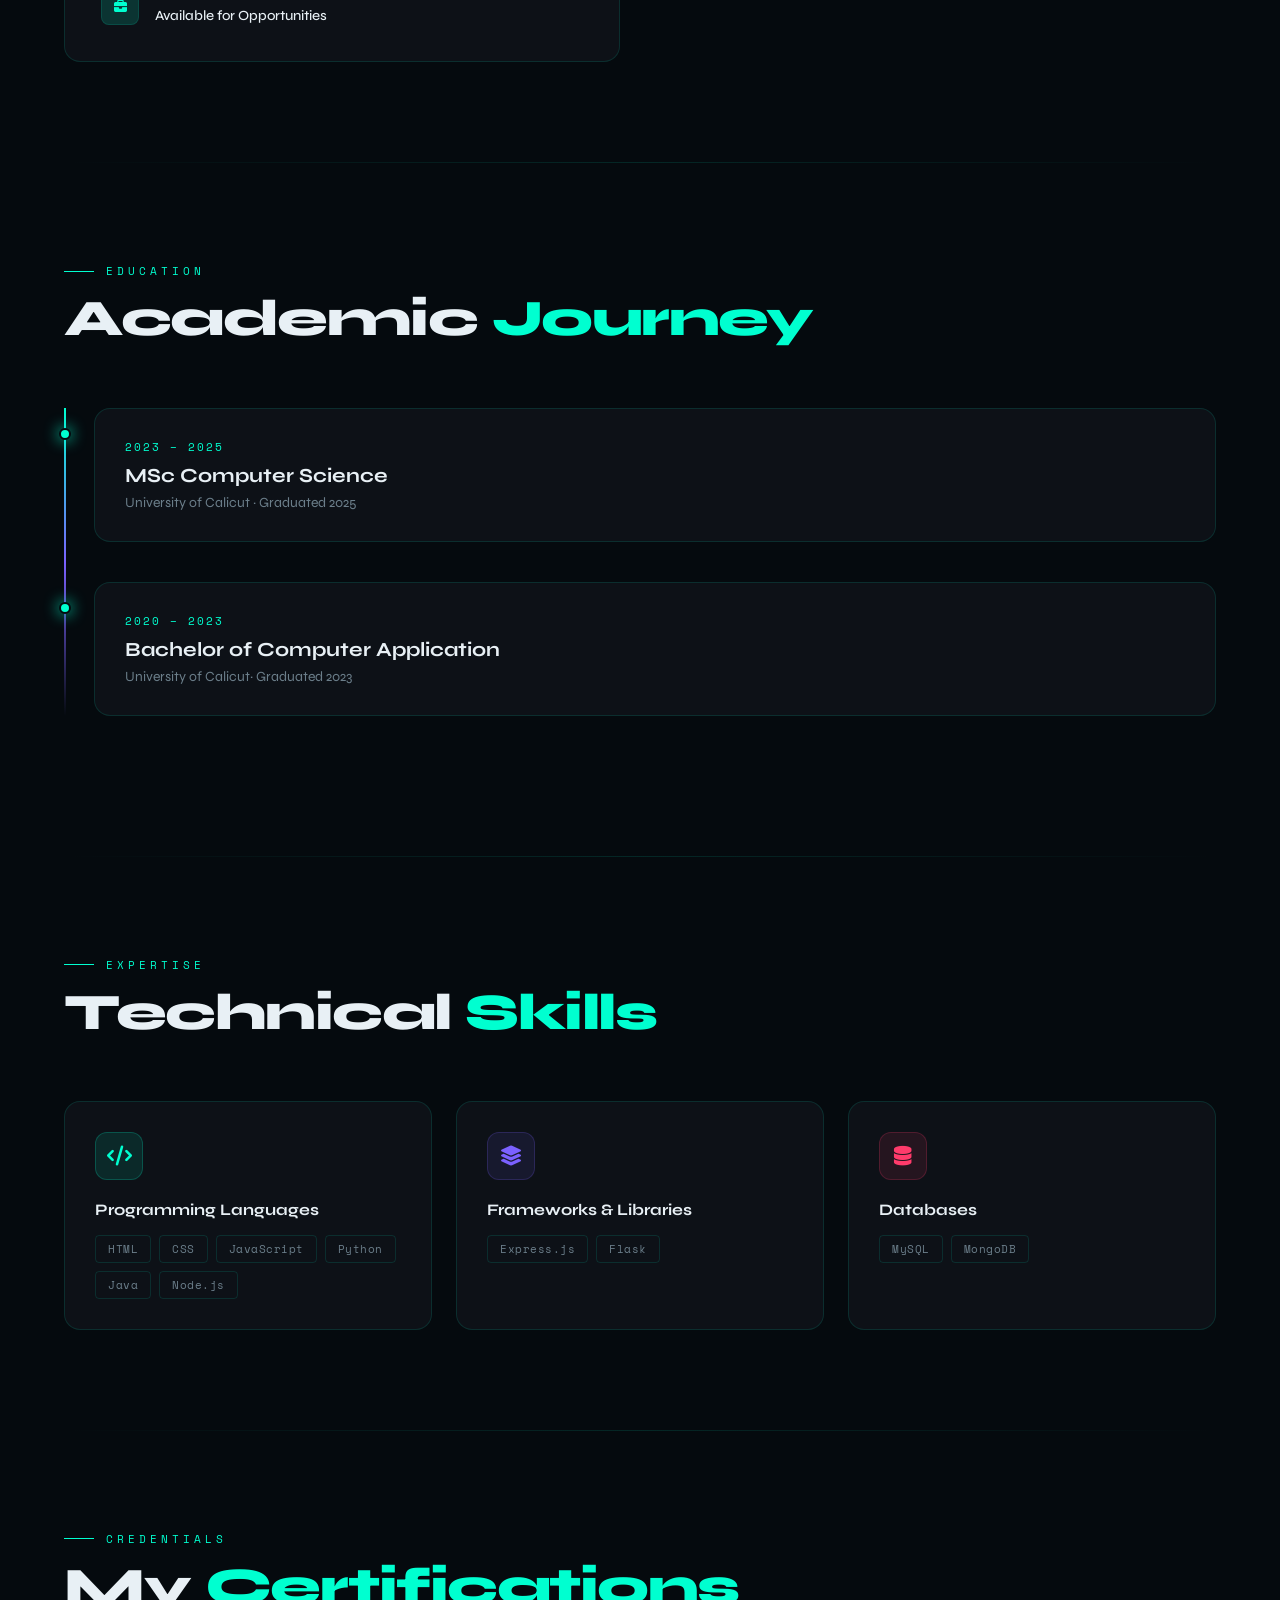
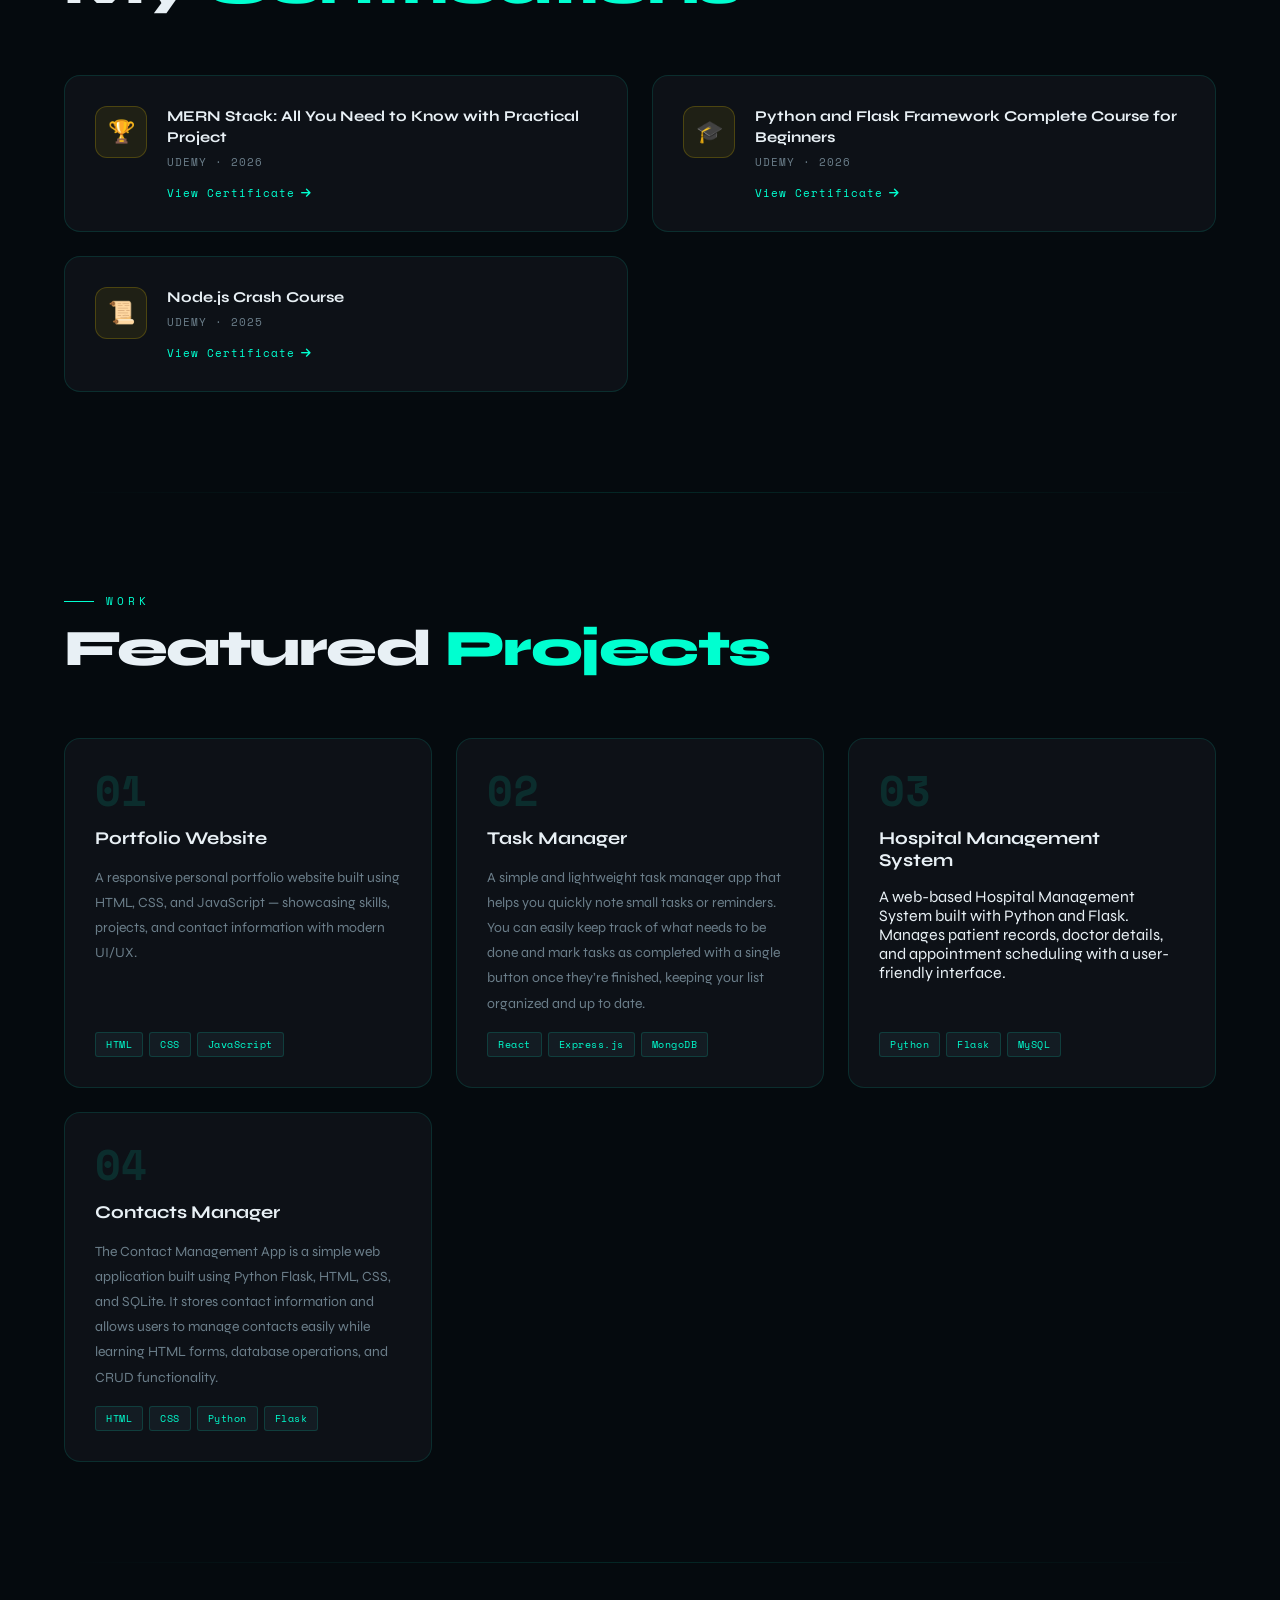
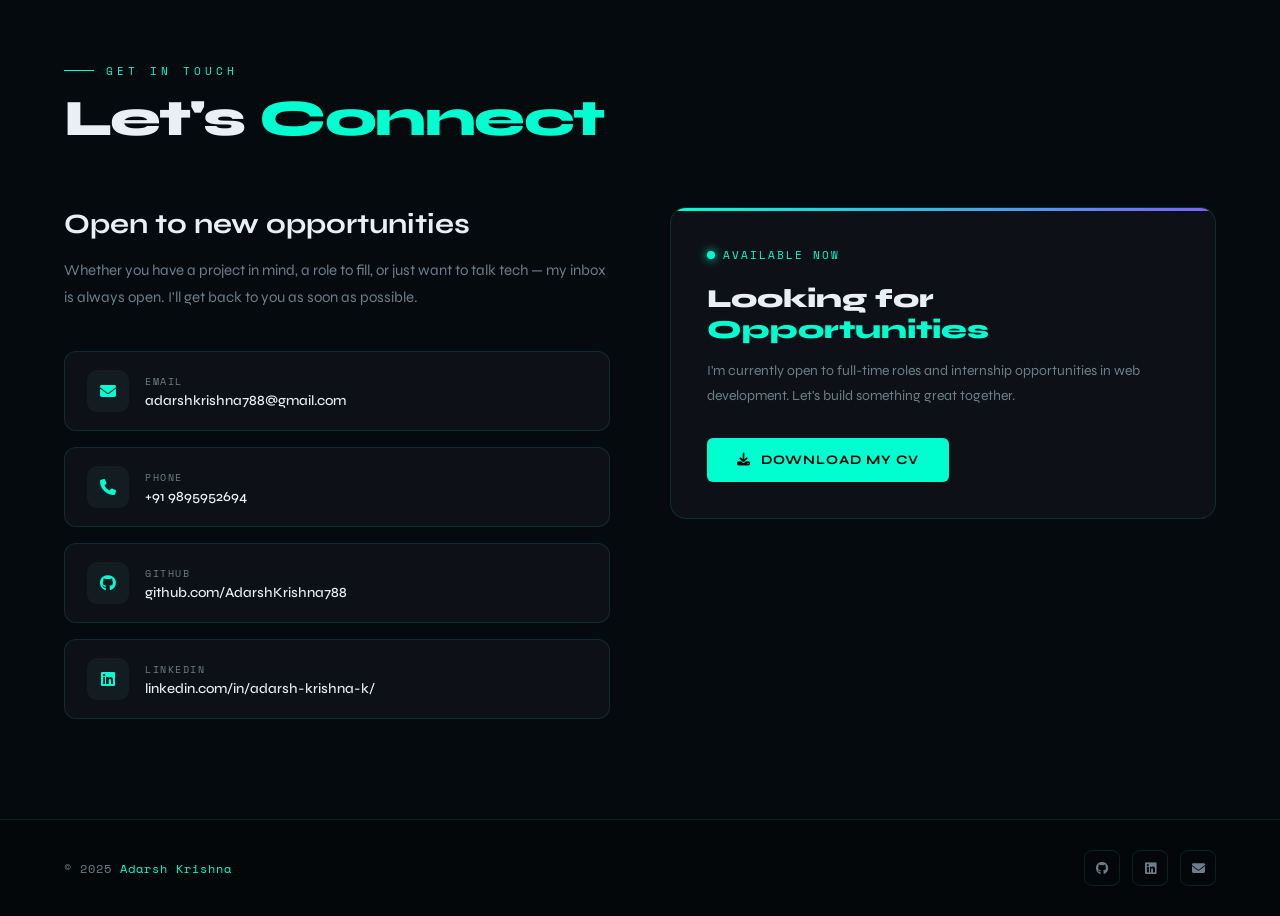
==== commit 62121ffb: "Add classes to phone and email links" ====
--- a/index.html
+++ b/index.html
@@ -131,7 +131,7 @@
   <div>
     <div class="info-label">Phone</div>
     <div class="info-value">
-      <a href="tel:+919895952694">
+      <a href="tel:+919895952694" class="contact-link-item reveal reveal-delay-1">
         +91 9895952694
       </a>
     </div>
@@ -145,7 +145,7 @@
   <div>
     <div class="info-label">Email</div>
     <div class="info-value">
-      <a href="mailto:adarshkrishna788@gmail.com">
+      <a href="mailto:adarshkrishna788@gmail.com" class="contact-link-item reveal reveal-delay-1">
         adarshkrishna@gmail.com
       </a>
     </div>
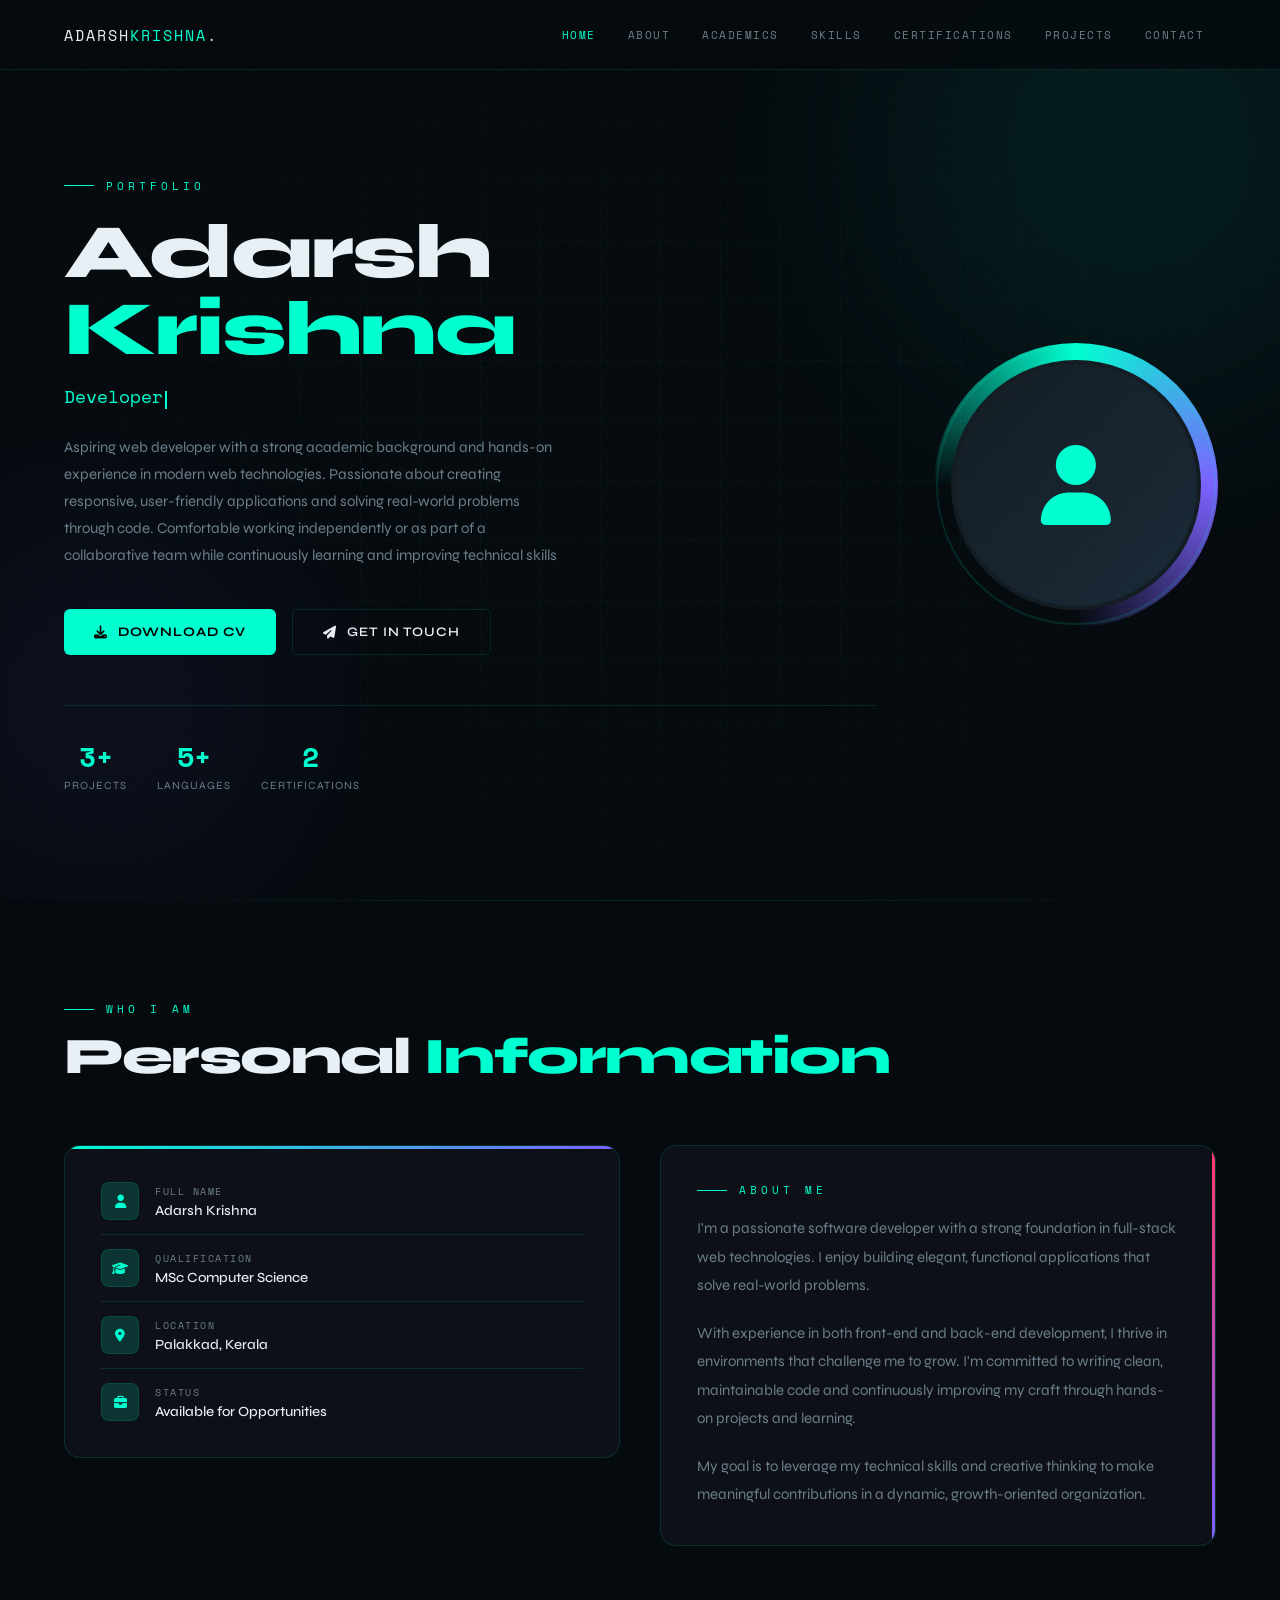
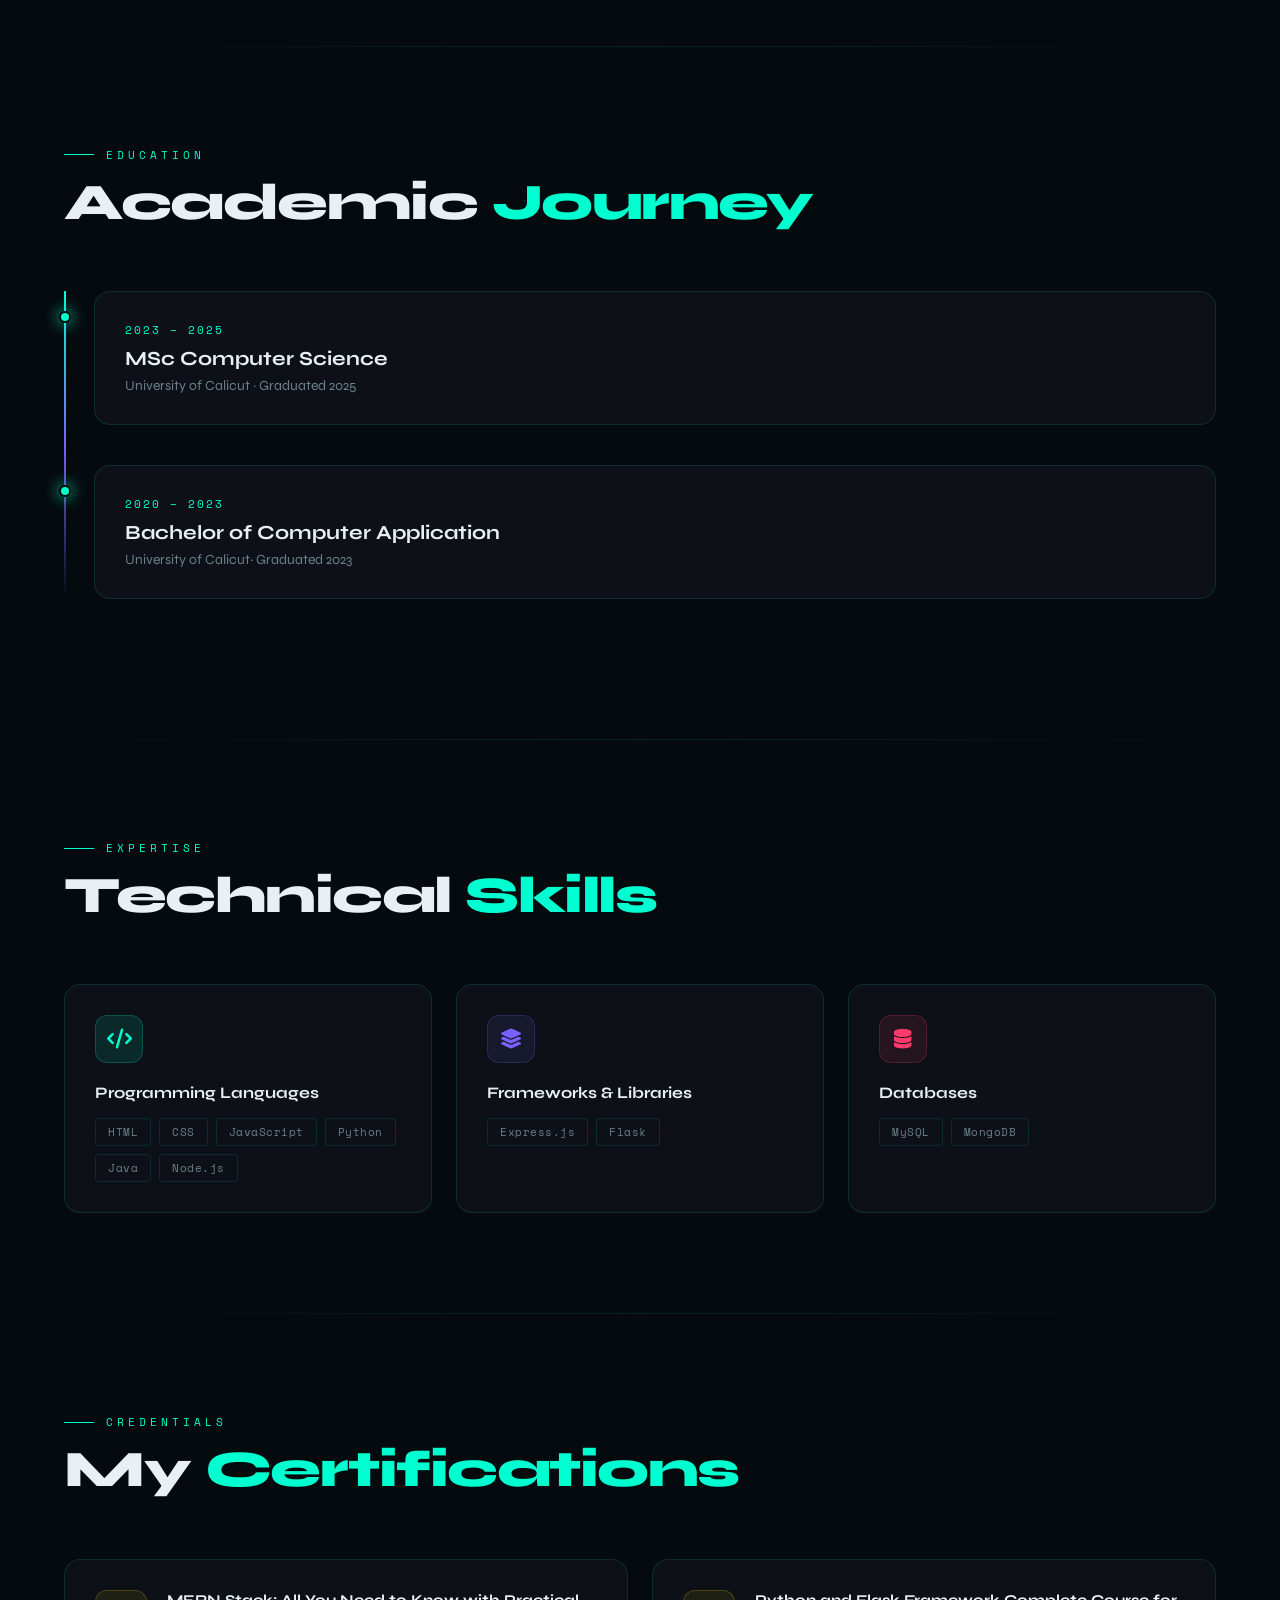
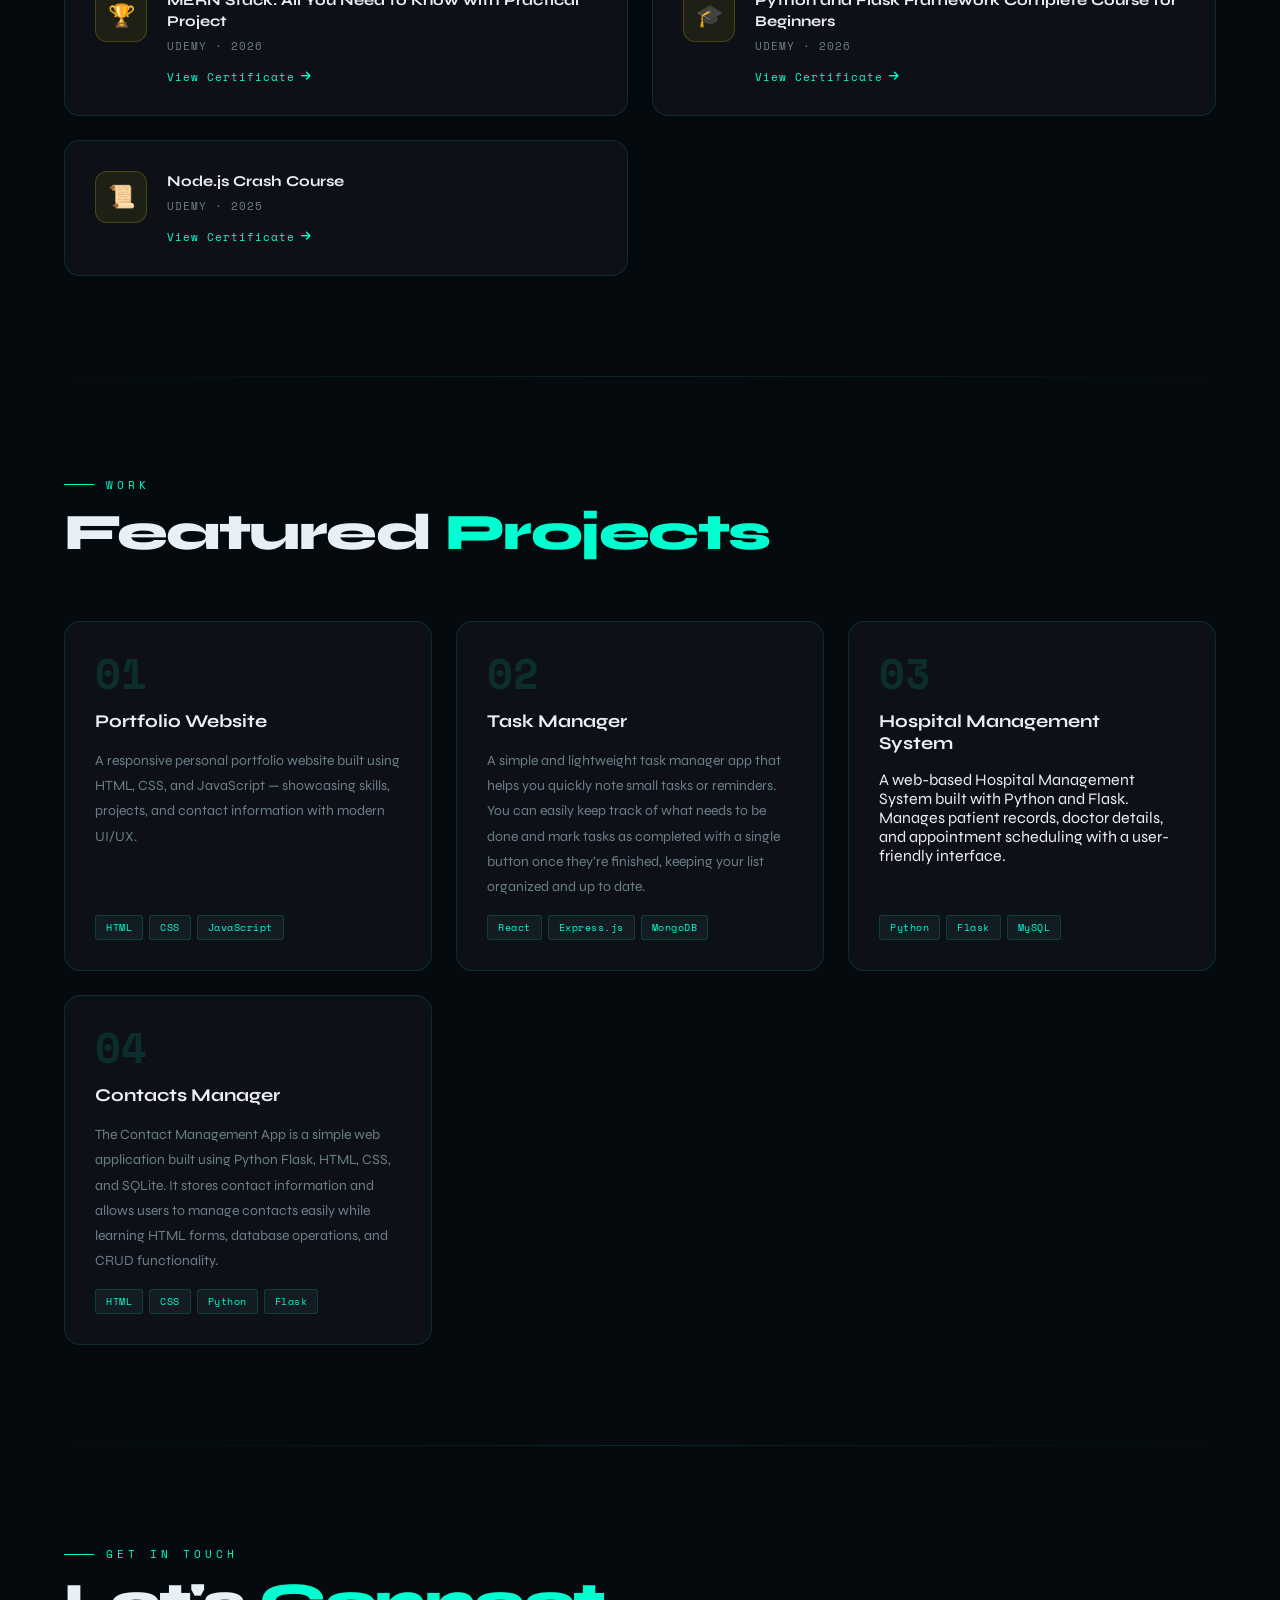
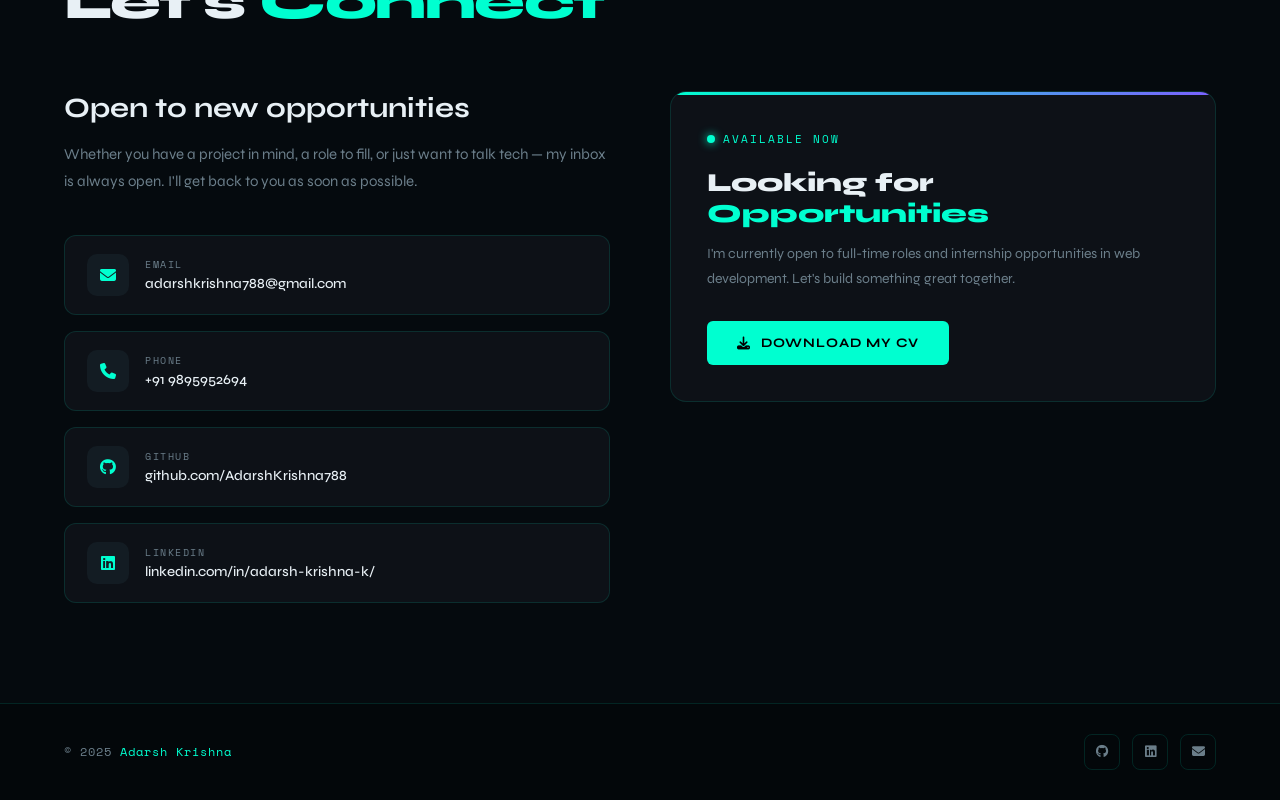
==== commit d99cc10b: "Remove contact information section from index.html Removed phone and email contact information from " ====
--- a/index.html
+++ b/index.html
@@ -123,34 +123,6 @@
           <div class="info-value">Palakkad, Kerala</div>
         </div>
       </div>
-     
-<div class="info-row">
-  <div class="info-icon">
-    <i class="fa-solid fa-phone"></i>
-  </div>
-  <div>
-    <div class="info-label">Phone</div>
-    <div class="info-value">
-      <a href="tel:+919895952694" class="contact-link-item reveal reveal-delay-1">
-        +91 9895952694
-      </a>
-    </div>
-  </div>
-</div>
-      
-<div class="info-row">
-  <div class="info-icon">
-    <i class="fa-solid fa-envelope"></i>
-  </div>
-  <div>
-    <div class="info-label">Email</div>
-    <div class="info-value">
-      <a href="mailto:adarshkrishna788@gmail.com" class="contact-link-item reveal reveal-delay-1">
-        adarshkrishna@gmail.com
-      </a>
-    </div>
-  </div>
-</div>
 
 
 
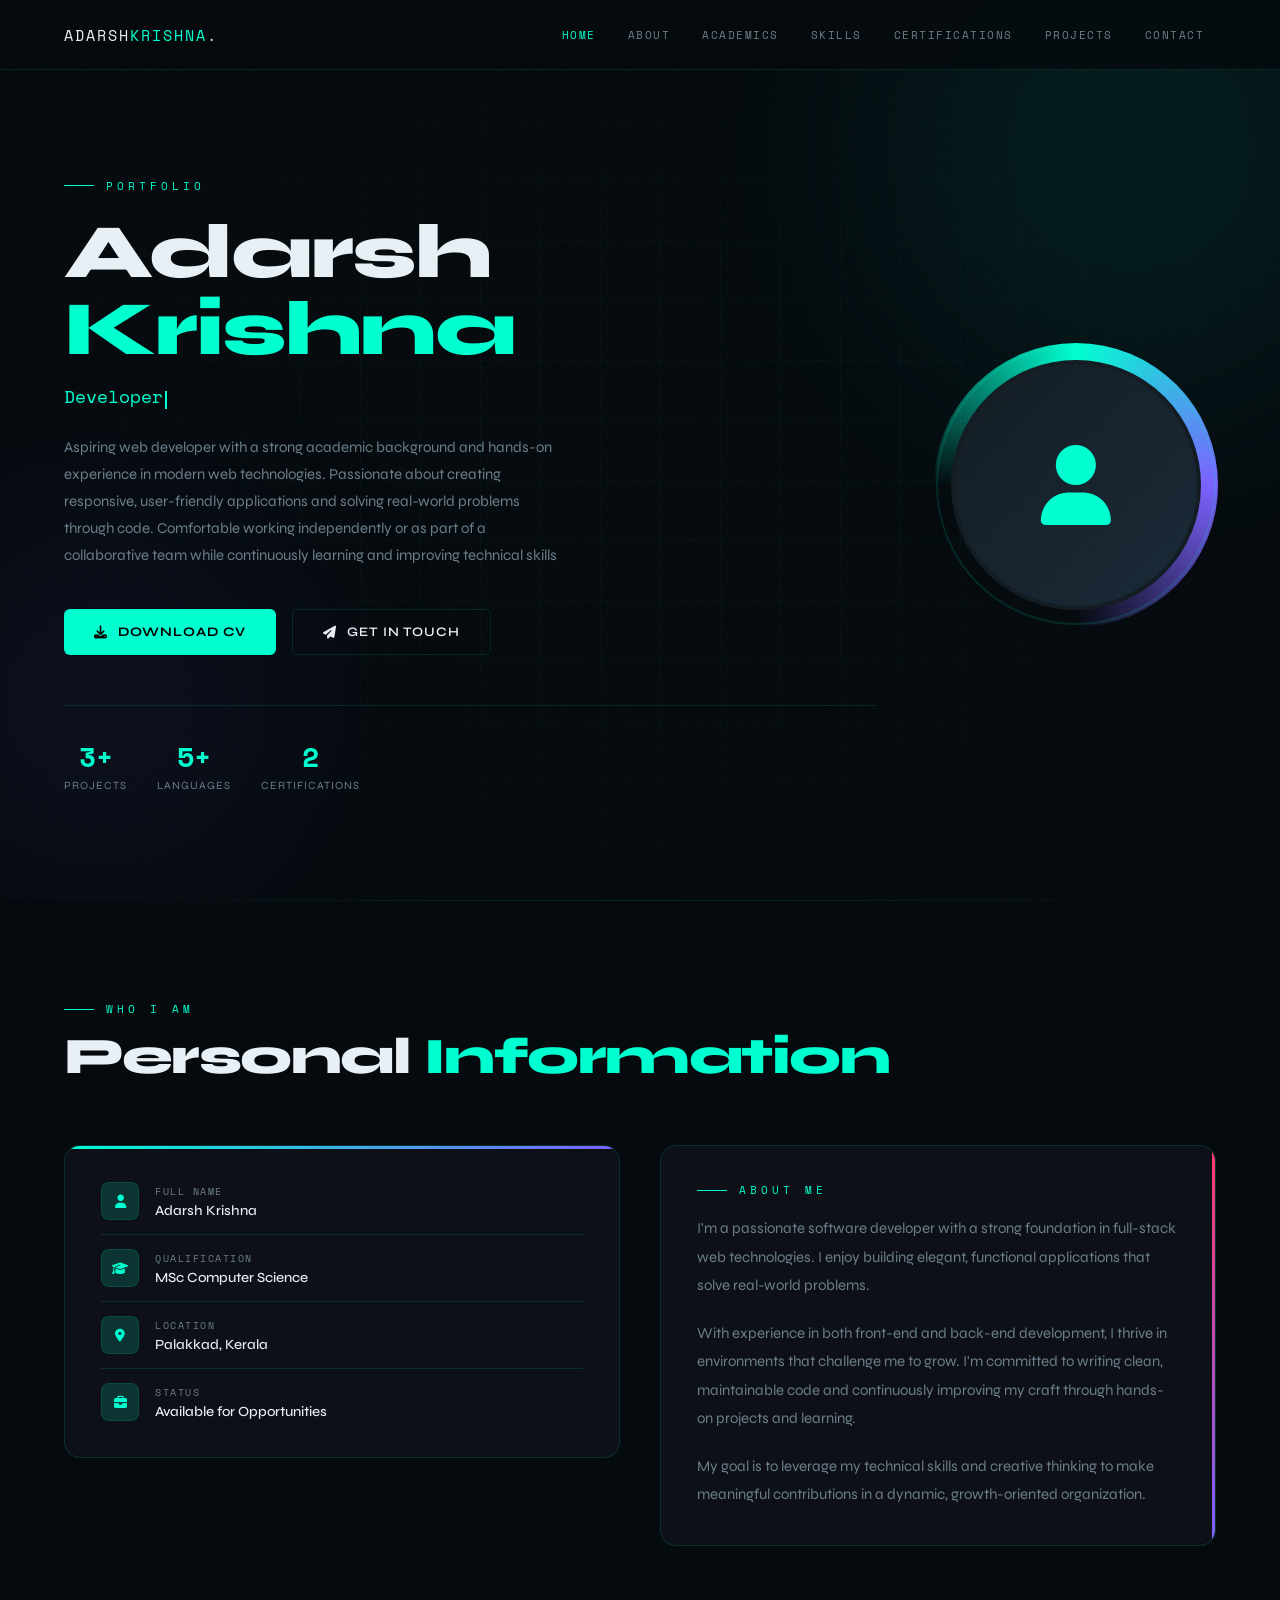
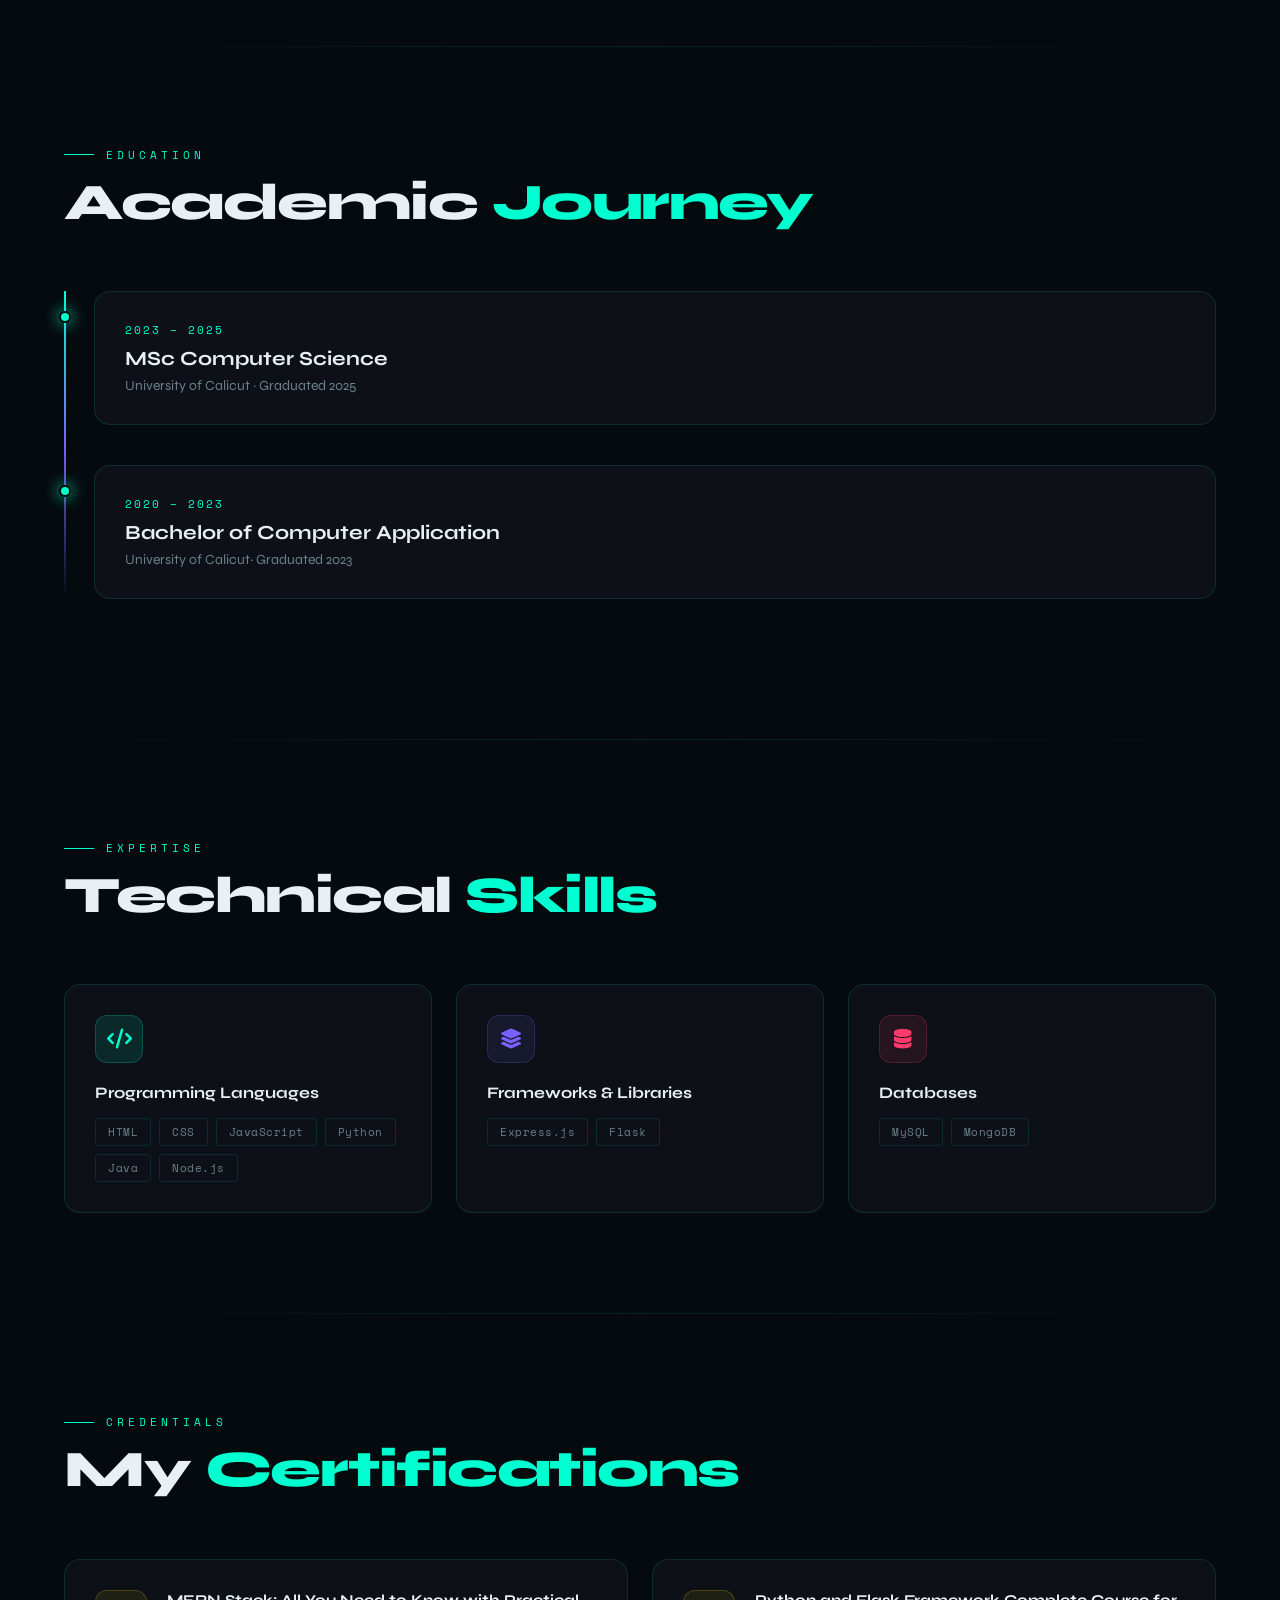
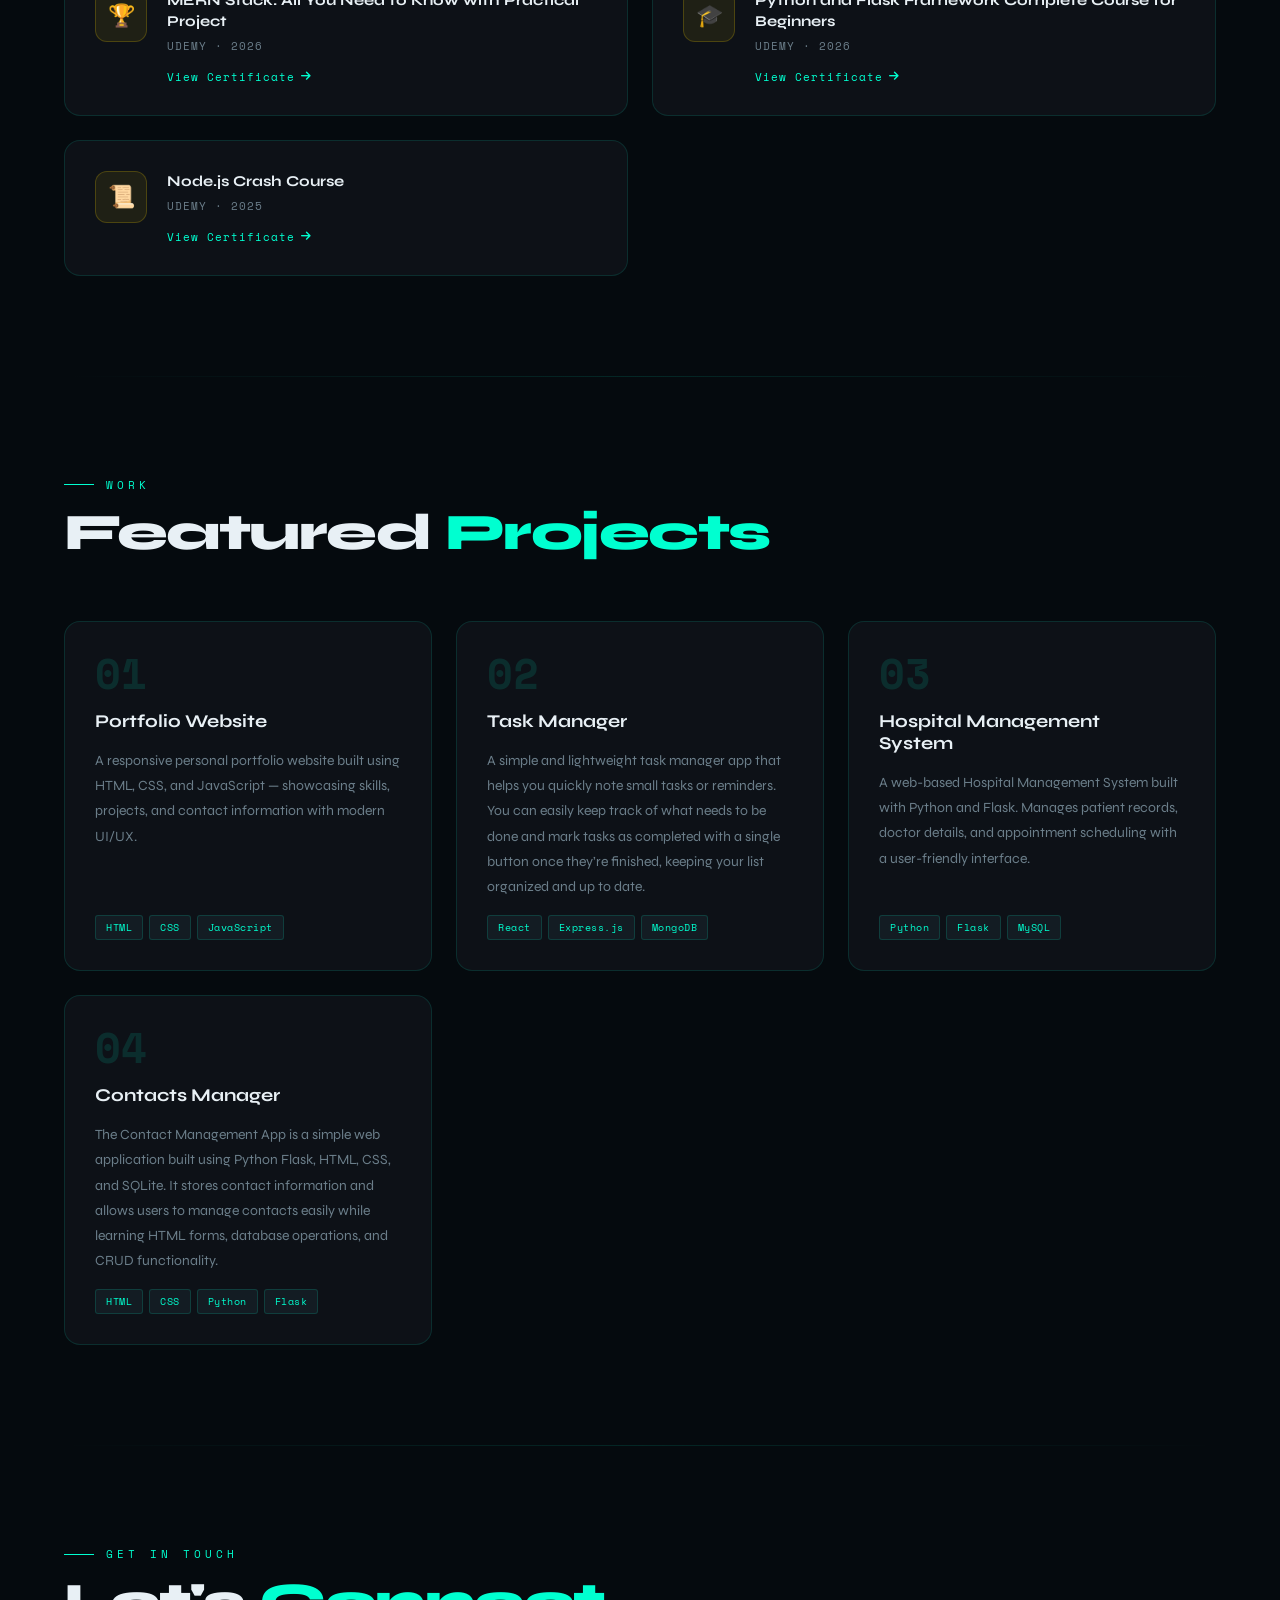
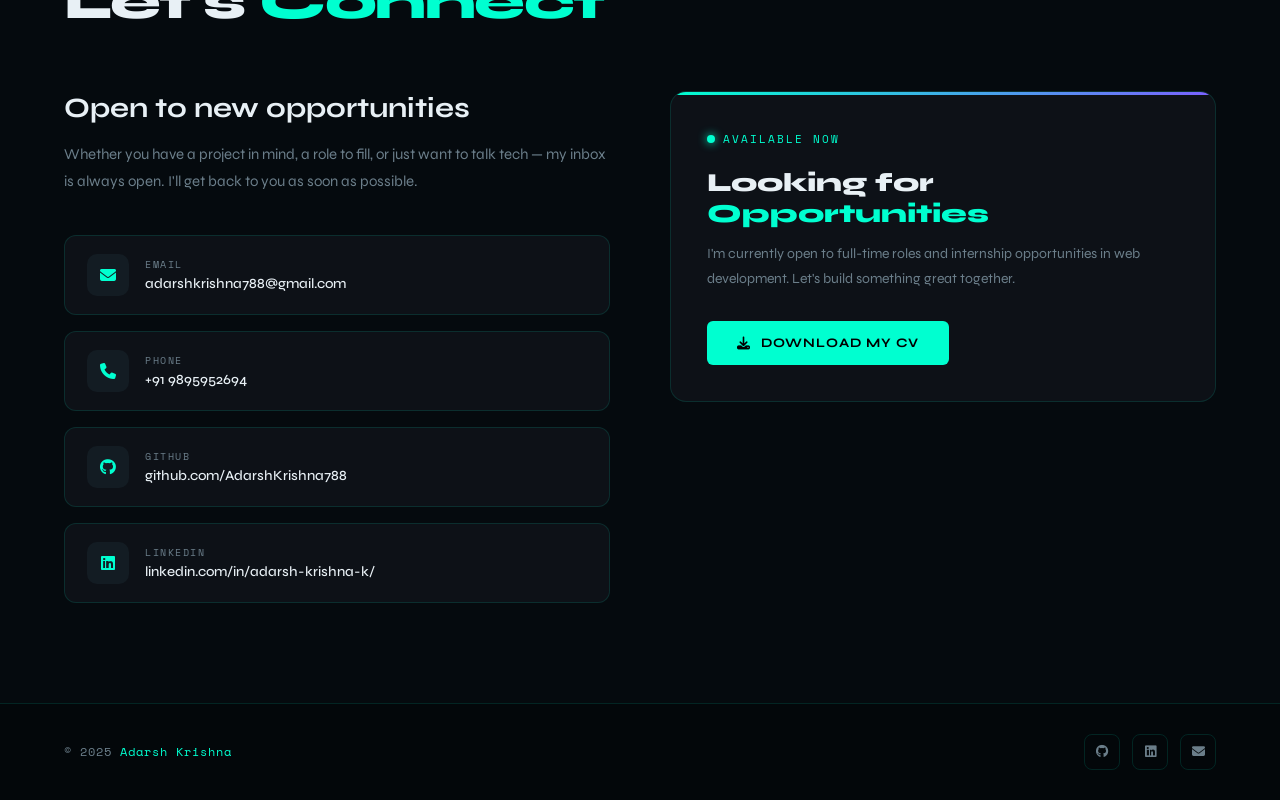
==== commit fc8fcc85: "Update index.html" ====
--- a/index.html
+++ b/index.html
@@ -321,7 +321,7 @@
           <i class="fa-solid fa-arrow-up-right-from-square"></i>
         </a>
       </div>
-      <p class="https://github.com/AdarshKrishna788/Contact-Management">
+      <p class="project-desc">
         A web-based Hospital Management System built with Python and Flask. Manages patient records, doctor details, and appointment scheduling with a user-friendly interface.
       </p>
       <div class="project-stack">
@@ -333,7 +333,7 @@
     <div class="project-card reveal">
       <div class="project-num">04</div>
       <div class="project-title">
-        <a href="www.google.com" target="_blank">
+        <a href="https://github.com/AdarshKrishna788/Contact-Management" target="_blank">
           Contacts Manager
           <i class="fa-solid fa-arrow-up-right-from-square"></i>
         </a>
